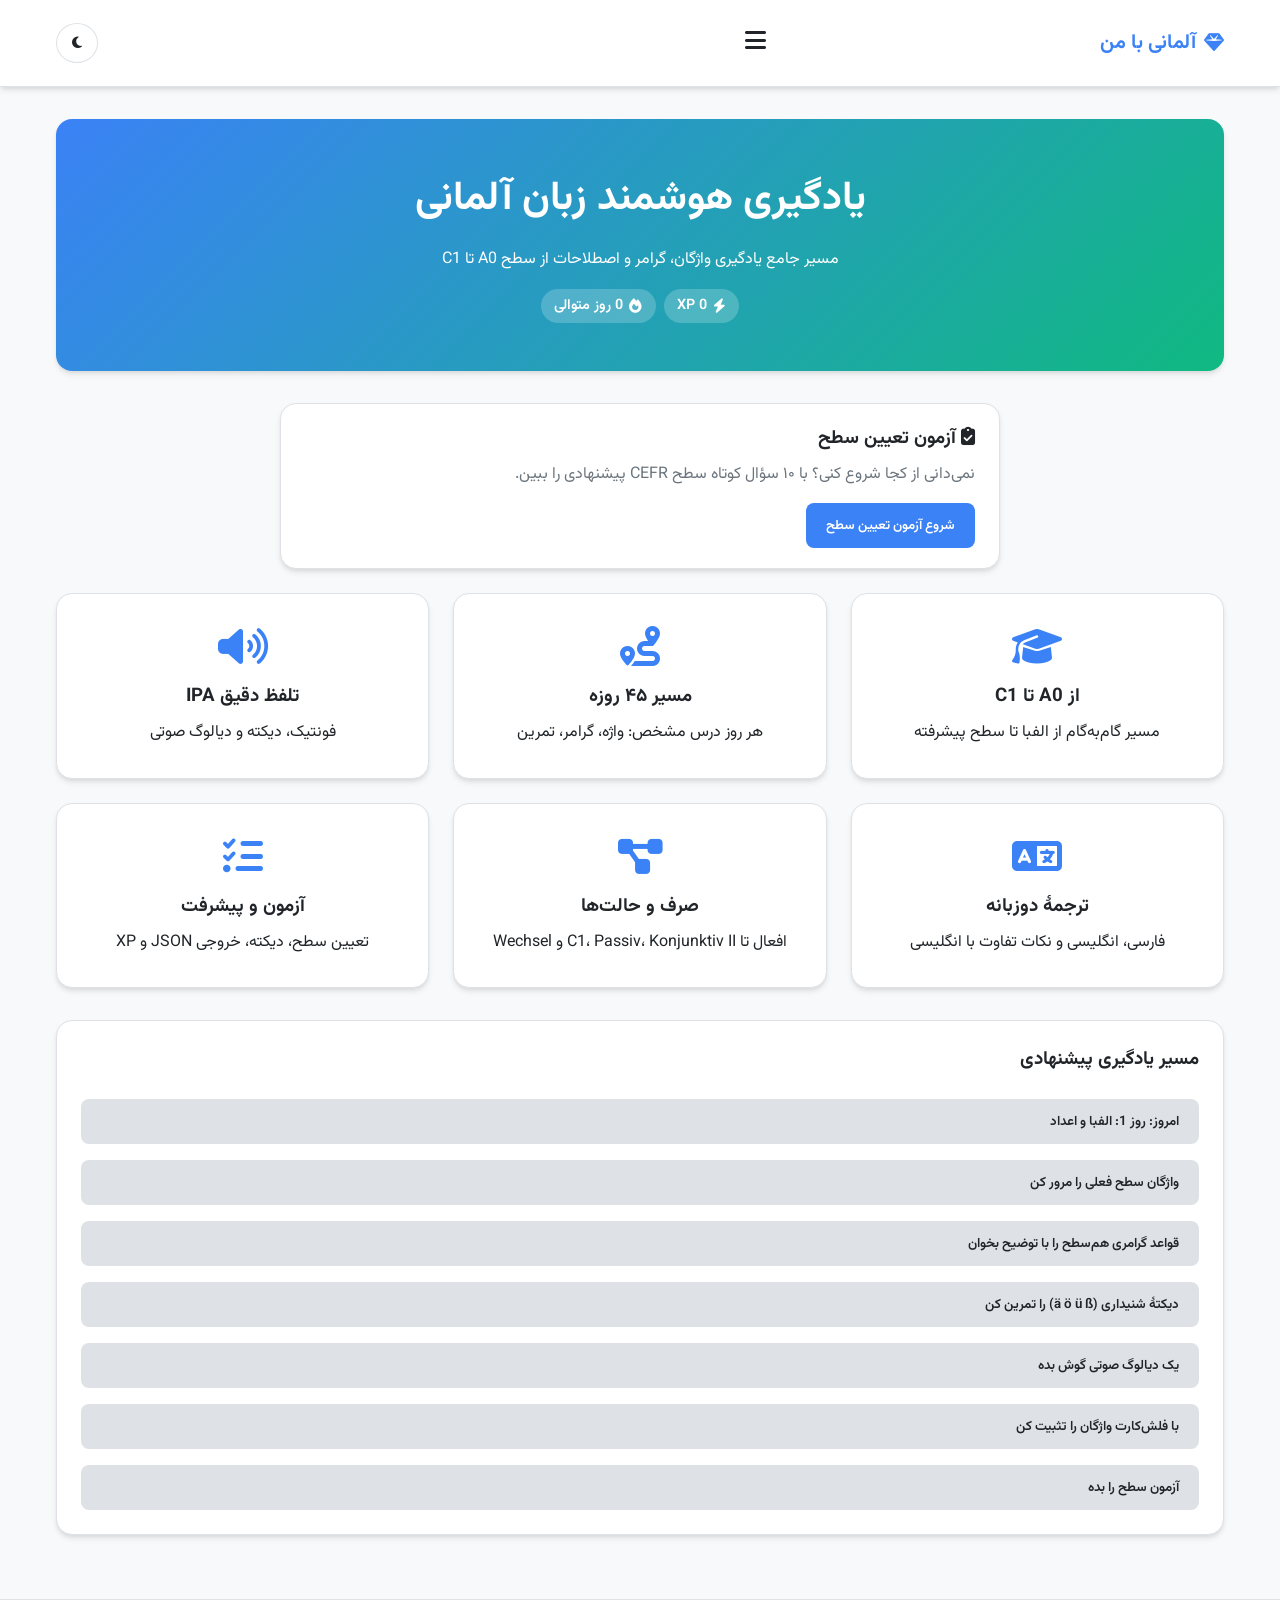
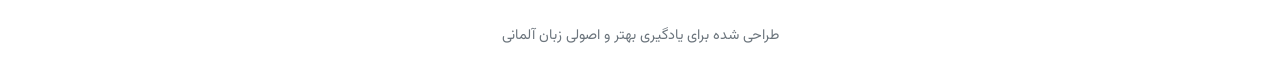
==== index.html @ bf4c6fce "redo the last update" ====
<!DOCTYPE html>
<html lang="fa" dir="rtl">
<head>
  <meta charset="UTF-8">
  <meta name="viewport" content="width=device-width, initial-scale=1.0">
  <title>آلمانی با من | پلتفرم جامع آموزش زبان آلمانی</title>
  <meta name="description" content="آموزش هوشمند زبان آلمانی از سطح A0 تا C1 با واژگان، گرامر، تلفظ IPA، فلش‌کارت، آزمون و مسترکلاس فونتیک">
  <link rel="icon" href="data:image/svg+xml,%3Csvg xmlns='http://www.w3.org/2000/svg' viewBox='0 0 100 100'%3E%3Crect width='100' height='33' y='0' fill='%23000'/%3E%3Crect width='100' height='34' y='33' fill='%23DD0000'/%3E%3Crect width='100' height='33' y='67' fill='%23FFCE00'/%3E%3C/svg%3E">
  <meta name="theme-color" content="#0f172a">
  <link rel="stylesheet" href="https://cdnjs.cloudflare.com/ajax/libs/font-awesome/6.4.0/css/all.min.css">
  <link href="https://fonts.googleapis.com/css2?family=Vazirmatn:wght@300;400;600;700;900&display=swap" rel="stylesheet">
  <link href="https://fonts.googleapis.com/css2?family=Inter:wght@400;600;700;900&display=swap" rel="stylesheet">
  <link rel="stylesheet" href="style.css">
  <style>
    .section { display: none; }
    .section.active { display: block; animation: fadeIn 0.3s ease; }
    .skip-link { position: absolute; top: -100px; right: 1rem; background: var(--primary-color); color: #fff; padding: 0.5rem 1rem; border-radius: 0.5rem; z-index: 9999; transition: top 0.2s; }
    .skip-link:focus { top: 1rem; }
    .sr-only { position: absolute; width: 1px; height: 1px; padding: 0; margin: -1px; overflow: hidden; clip: rect(0,0,0,0); border: 0; }
    :focus-visible { outline: 2px solid var(--primary-color); outline-offset: 2px; }
    .app-loading-overlay { position: fixed; inset: 0; background: var(--bg-color); z-index: 99999; display: flex; align-items: center; justify-content: center; transition: opacity 0.3s; }
    .app-loading-overlay.hidden { opacity: 0; pointer-events: none; }
    .skeleton-line { height: 1rem; border-radius: 0.5rem; margin-bottom: 0.9rem; background: linear-gradient(90deg, var(--border-color) 25%, var(--table-hover) 50%, var(--border-color) 75%); background-size: 200% 100%; animation: skeleton-shimmer 1.4s infinite; }
    @keyframes skeleton-shimmer { 0% { background-position: 200% 0; } 100% { background-position: -200% 0; } }
    .confetti-wrap { position: fixed; inset: 0; pointer-events: none; z-index: 99999; overflow: hidden; }
    .confetti-piece { position: absolute; top: -20px; width: 9px; height: 14px; opacity: 0.9; animation: confetti-fall 2s ease-in forwards; border-radius: 2px; }
    @keyframes confetti-fall { to { transform: translateY(100vh) rotate(540deg); opacity: 0; } }
    .search-box-focus:focus-within { box-shadow: 0 0 0 4px rgba(59,130,246,0.2), 0 10px 30px -10px rgba(59,130,246,0.3); border-color: var(--primary-color); }
    .equalizer-bar { width: 3px; height: 14px; background: currentColor; border-radius: 2px; display: inline-block; margin: 0 1.5px; transform-origin: bottom; animation: none; }
    .playing-audio .equalizer-bar:nth-child(1) { animation: eq 0.6s ease-in-out infinite alternate; }
    .playing-audio .equalizer-bar:nth-child(2) { animation: eq 0.7s ease-in-out infinite alternate 0.15s; }
    .playing-audio .equalizer-bar:nth-child(3) { animation: eq 0.5s ease-in-out infinite alternate 0.3s; }
    .playing-audio .equalizer-bar:nth-child(4) { animation: eq 0.6s ease-in-out infinite alternate 0.1s; }
    @keyframes eq { 0% { transform: scaleY(0.2); } 100% { transform: scaleY(1.2); } }
    .playing-bg { background-color: var(--primary-color) !important; color: #fff !important; box-shadow: 0 0 15px rgba(59,130,246,0.5); }
    .custom-checkbox input:checked + div { background-color: var(--accent-color); border-color: var(--accent-color); }
    .custom-checkbox input:checked + div svg { display: block; }
    .mega-menu-touch-open .mega-menu { display: block; }
    .nav-list-scroll-hint { display: none; text-align: center; padding: 0.5rem; color: var(--text-muted); font-size: 0.8rem; }
    @media (max-width: 1400px) {
      .nav-list.open + .nav-list-scroll-hint { display: block; }
    }
  </style>
</head>
<body>
  <a href="#main-content" class="skip-link">پرش به محتوای اصلی</a>
  <div id="ariaLiveRegion" class="sr-only" aria-live="polite"></div>

  <div id="appLoadingOverlay" class="app-loading-overlay">
    <div class="skeleton-wrap" style="max-width:600px;width:100%;padding:2rem;">
      <div class="skeleton-line" style="width:40%;height:1.5rem;"></div>
      <div class="skeleton-line" style="width:90%;"></div>
      <div class="skeleton-line" style="width:75%;"></div>
      <div class="skeleton-line" style="width:85%;"></div>
      <div class="skeleton-line" style="width:60%;"></div>
    </div>
  </div>

  <header id="main-header">
    <div class="nav-container">
      <div class="logo">
        <i class="fas fa-gem" aria-hidden="true"></i>
        <span>آلمانی با من</span>
      </div>

      <form id="globalSearchForm" class="global-search search-box-focus" role="search">
        <input type="text" id="globalSearchInput" placeholder="جستجوی سریع کلمه یا فعل..." aria-label="جستجوی سریع">
        <button type="submit" aria-label="جستجو"><i class="fas fa-search" aria-hidden="true"></i></button>
      </form>

      <button id="navToggle" class="nav-toggle" aria-expanded="false" aria-label="منوی ناوبری">
        <i class="fas fa-bars" aria-hidden="true"></i>
      </button>

      <nav id="primary-nav" aria-label="منوی اصلی">
        <ul class="nav-list" id="navList">
          <li><a href="#" data-section="home" class="active">خانه</a></li>
          <li><a href="#" data-section="path">مسیر روزانه</a></li>
          <li><a href="#" data-section="vocabulary">واژگان</a></li>
          <li><a href="#" data-section="grammar">گرامر</a></li>
          <li><a href="#" data-section="conjugation">صرف افعال</a></li>
          <li><a href="#" data-section="cases">حالت‌های دستوری</a></li>
          <li><a href="#" data-section="levels">سطوح</a></li>
          <li><a href="#" data-section="reading">متن‌خوانی</a></li>
          <li><a href="#" data-section="dialogues">دیالوگ</a></li>
          <li><a href="#" data-section="dictation">دیکته</a></li>
          <li><a href="#" data-section="quiz">آزمون سطح</a></li>
          <li><a href="#" data-section="flashcards">فلش‌کارت</a></li>
          <li><a href="#" data-section="progress">پیشرفت من</a></li>
          <li class="mega-parent" id="megaParent">
            <a href="#" data-section="phonetics" id="megaToggle">مسترکلاس فونتیک <i class="fas fa-chevron-down" aria-hidden="true"></i></a>
            <div class="mega-menu" id="megaMenu">
              <div class="mega-grid">
                <a href="#analyzer-section">آنالیزور</a>
                <a href="#pedagogy-note">اصول آکادمیک</a>
                <a href="#vowels">مصوت‌ها</a>
                <a href="#consonants">کانسونانت‌ها</a>
                <a href="#endings">پایان‌ها</a>
                <a href="#minimal-pairs">جفت‌های کمینه</a>
                <a href="#recorder">ضبط صدا</a>
                <a href="#phonetics-flashcards">مرور با فلش‌کارت</a>
              </div>
            </div>
          </li>
        </ul>
        <div class="nav-list-scroll-hint"><i class="fas fa-chevron-down"></i> برای دیدن بقیه اسکرول کنید</div>
      </nav>

      <button id="themeToggle" class="theme-toggle" aria-label="تغییر تم">
        <i class="fas fa-moon" aria-hidden="true"></i>
      </button>
    </div>
  </header>

  <main id="main-content">
    <section id="home" class="section active">
      <div class="hero">
        <h1>یادگیری هوشمند زبان آلمانی</h1>
        <p>مسیر جامع یادگیری واژگان، گرامر و اصطلاحات از سطح A0 تا C1</p>
        <div id="homeGamification" class="home-gamification" aria-live="polite"></div>
      </div>
      <div id="placementWrap" class="placement-wrap table-container">
        <h3><i class="fas fa-clipboard-check" aria-hidden="true"></i> آزمون تعیین سطح</h3>
        <p style="color:var(--text-muted);margin:0.5rem 0 1rem;">نمی‌دانی از کجا شروع کنی؟ با ۱۰ سؤال کوتاه سطح CEFR پیشنهادی را ببین.</p>
        <div id="placementArea">
          <button id="placementStartBtn" class="btn-primary">شروع آزمون تعیین سطح</button>
        </div>
      </div>
      <div id="homeFeatures" class="features-grid"></div>
      <div id="homePathArea"></div>
    </section>

    <section id="path" class="section">
      <h2>مسیر یادگیری روزانه (۴۵ روز)</h2>
      <p style="color:var(--text-muted);margin-bottom:1rem;">هر روز دقیقاً بدان چه واژه‌ای، چه گرامری و چه تمرینی را انجام دهی.</p>
      <div class="controls-bar">
        <button id="pathTodayBtn" class="btn-primary">برو به درس امروز</button>
        <button id="pathPrevDayBtn" class="btn-secondary">روز قبل</button>
        <button id="pathNextDayBtn" class="btn-secondary">روز بعد</button>
        <span id="pathDayBadge" class="badge">روز ۱</span>
      </div>
      <div id="pathContent"></div>
    </section>

    <section id="vocabulary" class="section">
      <h2>واژگان و لغت‌نامه</h2>
      <div class="controls-bar">
        <input type="text" id="vocabSearch" placeholder="جستجوی کلمه (آلمانی، فارسی، انگلیسی)...">
        <select id="vocabLevelFilter">
          <option value="all">همه سطوح</option>
          <option value="A0">A0</option>
          <option value="A1">A1</option>
          <option value="A2">A2</option>
          <option value="B1">B1</option>
          <option value="B2">B2</option>
          <option value="C1">C1</option>
        </select>
        <select id="vocabCategoryFilter">
          <option value="all">همه موضوعات</option>
          <option value="حروف و اعداد">حروف و اعداد</option>
          <option value="زمان و تقویم">زمان و تقویم</option>
          <option value="احوال‌پرسی و عبارات رایج">احوال‌پرسی و عبارات رایج</option>
          <option value="ضمایر، حروف‌تعریف و حروف‌اضافه">ضمایر، حروف‌تعریف و حروف‌اضافه</option>
          <option value="افعال کمکی و وجهی">افعال کمکی و وجهی</option>
          <option value="حروف ربط و قیدهای رایج">حروف ربط و قیدهای رایج</option>
          <option value="رنگ‌ها">رنگ‌ها</option>
          <option value="خانواده و روابط نزدیک">خانواده و روابط نزدیک</option>
          <option value="غذا و نوشیدنی">غذا و نوشیدنی</option>
          <option value="منزل و خانه">منزل و خانه</option>
          <option value="پوشاک">پوشاک</option>
          <option value="بدن و سلامتی">بدن و سلامتی</option>
          <option value="احساسات و شخصیت">احساسات و شخصیت</option>
          <option value="مشاغل">مشاغل</option>
          <option value="شهر و مکان‌های عمومی">شهر و مکان‌های عمومی</option>
          <option value="حمل‌ونقل و سفر">حمل‌ونقل و سفر</option>
          <option value="ورزش، سرگرمی و هنر">ورزش، سرگرمی و هنر</option>
          <option value="کشورها و زبان‌ها">کشورها و زبان‌ها</option>
          <option value="صفت‌های توصیفی عمومی">صفت‌های توصیفی عمومی</option>
          <option value="افعال روزمره">افعال روزمره</option>
          <option value="کار و شغل">کار و شغل</option>
          <option value="مدرسه و آموزش">مدرسه و آموزش</option>
          <option value="طبیعت و آب‌وهوا">طبیعت و آب‌وهوا</option>
          <option value="فناوری">فناوری</option>
          <option value="جامعه، سیاست و حقوق">جامعه، سیاست و حقوق</option>
          <option value="اقتصاد و مالی">اقتصاد و مالی</option>
          <option value="محیط‌زیست و انرژی">محیط‌زیست و انرژی</option>
          <option value="علم و فلسفه">علم و فلسفه</option>
          <option value="روان‌شناسی و سلامت روان">روان‌شناسی و سلامت روان</option>
          <option value="مفاهیم و اشیای روزمره">مفاهیم و اشیای روزمره</option>
        </select>
        <button id="vocabRandomBtn" class="btn-primary">کلمه تصادفی</button>
        <button id="pluralPracticeBtn" class="btn-accent">تمرین جمع اسم‌ها</button>
      </div>
      <div id="pluralExerciseArea"></div>
      <div class="table-container vocab-table-container">
        <table id="vocabTable">
          <thead>
            <tr>
              <th>کلمه (آلمانی)</th>
              <th>جمع</th>
              <th>تلفظ (IPA)</th>
              <th>معنی فارسی</th>
              <th>معنی انگلیسی</th>
              <th>مثال</th>
              <th>سطح</th>
              <th>عملیات</th>
            </tr>
          </thead>
          <tbody id="vocabBody"></tbody>
        </table>
      </div>
      <div id="vocabPagination" class="pagination"></div>
    </section>

    <section id="grammar" class="section">
      <h2>آموزش گرامر</h2>
      <div class="controls-bar">
        <select id="grammarLevelFilter">
          <option value="all">همه سطوح گرامر</option>
          <option value="A0">A0</option>
          <option value="A1">A1</option>
          <option value="A2">A2</option>
          <option value="B1">B1</option>
          <option value="B2">B2</option>
          <option value="C1">C1</option>
        </select>
      </div>
      <div id="grammarGrid" class="grammar-grid"></div>
      <div id="cultureNotesWrap" style="margin-top:2rem;">
        <h3 style="margin-bottom:0.75rem;"><i class="fas fa-globe-europe" aria-hidden="true"></i> نکات فرهنگی (Landeskunde) — سطوح B2/C1</h3>
        <div id="cultureNotesGrid" class="grammar-grid"></div>
      </div>
    </section>

    <section id="conjugation" class="section">
      <h2>صرف افعال (Konjugation)</h2>
      <p style="color:var(--text-muted);margin-bottom:1rem;">صرف حال، گذشته ساده، Perfekt، و در سطوح بالاتر Konjunktiv II و مجهول — از A0 تا C1.</p>
      <div class="controls-bar">
        <input type="text" id="verbSearch" placeholder="جستجوی فعل (مثلاً sein, haben, sprechen)...">
        <select id="verbLevelFilter">
          <option value="all">همه سطوح</option>
          <option value="A0">A0</option>
          <option value="A1">A1</option>
          <option value="A2">A2</option>
          <option value="B1">B1</option>
          <option value="B2">B2</option>
          <option value="C1">C1</option>
        </select>
        <button id="verbExerciseBtn" class="btn-accent">تمرین صرف افعال</button>
      </div>
      <div id="verbExerciseArea"></div>
      <div id="verbGrid" class="grammar-grid"></div>
    </section>

    <section id="cases" class="section">
      <h2>حالت‌های دستوری (Kasus)</h2>
      <p style="color:var(--text-muted);margin-bottom:1rem;">حروف تعریف، ضمایر و حروف اضافه در چهار حالت آلمانی — مهم‌ترین بخش گرامری برای عبور از سطح A2/B1.</p>
      <div class="controls-bar">
        <button id="caseExerciseBtn" class="btn-accent">تمرین حروف تعریف</button>
        <button id="wechselExerciseBtn" class="btn-primary">تمرین Wechselpräpositionen</button>
      </div>
      <div id="caseExerciseArea"></div>
      <div id="wechselExerciseArea"></div>
      <div id="casesContent"></div>
    </section>

    <section id="reading" class="section">
      <h2>متن‌خوانی و درک مطلب</h2>
      <p style="color:var(--text-muted);margin-bottom:1rem;">یک متن کوتاه به همراه چند سؤال درک مطلب، به ازای هر سطح.</p>
      <div class="controls-bar">
        <select id="readingLevelFilter">
          <option value="A0">A0</option>
          <option value="A1">A1</option>
          <option value="A2">A2</option>
          <option value="B1">B1</option>
          <option value="B2">B2</option>
          <option value="C1">C1</option>
        </select>
      </div>
      <div id="readingContent"></div>
    </section>

    <section id="dialogues" class="section">
      <h2>دیالوگ‌های صوتی</h2>
      <p style="color:var(--text-muted);margin-bottom:1rem;">مکالمهٔ کوتاه دو نفره برای هر سطح — واقعی‌تر از متن روایی تنها.</p>
      <div class="controls-bar">
        <select id="dialogueLevelFilter">
          <option value="A0">A0</option>
          <option value="A1">A1</option>
          <option value="A2">A2</option>
          <option value="B1">B1</option>
          <option value="B2">B2</option>
          <option value="C1">C1</option>
        </select>
        <button id="dialoguePlayAllBtn" class="btn-primary"><i class="fas fa-play"></i> پخش کل دیالوگ</button>
      </div>
      <div id="dialogueContent"></div>
    </section>

    <section id="dictation" class="section">
      <h2>دیکتهٔ شنیداری</h2>
      <p style="color:var(--text-muted);margin-bottom:1rem;">صدا را بشنو، آنچه می‌شنوی را تایپ کن. ä، ö، ü و ß در تصحیح لحاظ می‌شوند.</p>
      <div class="controls-bar">
        <select id="dictationLevelFilter">
          <option value="all">همه سطوح</option>
          <option value="A0">A0</option>
          <option value="A1">A1</option>
          <option value="A2">A2</option>
          <option value="B1">B1</option>
          <option value="B2">B2</option>
          <option value="C1">C1</option>
        </select>
        <button id="dictationStartBtn" class="btn-primary">شروع دیکته</button>
      </div>
      <div id="dictationArea"></div>
      <div class="dictation-help table-container" style="padding:1rem;margin-top:1rem;">
        <strong>میان‌بر حروف ویژه:</strong>
        <div class="umlaut-btns" id="umlautBtns">
          <button type="button" class="btn-small umlaut-insert" data-char="ä">ä</button>
          <button type="button" class="btn-small umlaut-insert" data-char="ö">ö</button>
          <button type="button" class="btn-small umlaut-insert" data-char="ü">ü</button>
          <button type="button" class="btn-small umlaut-insert" data-char="ß">ß</button>
          <button type="button" class="btn-small umlaut-insert" data-char="Ä">Ä</button>
          <button type="button" class="btn-small umlaut-insert" data-char="Ö">Ö</button>
          <button type="button" class="btn-small umlaut-insert" data-char="Ü">Ü</button>
        </div>
      </div>
    </section>

    <section id="levels" class="section">
      <h2>سطوح زبان آلمانی</h2>
      <div id="levelsGrid" class="levels-grid"></div>
    </section>

    <section id="quiz" class="section">
      <h2>آزمون سطح</h2>
      <p style="color:var(--text-muted);margin-bottom:1rem;">قبل از رفتن به سطح بعد، دانش واژگان خودت را با یک آزمون کوتاه بسنج.</p>
      <div class="controls-bar">
        <select id="quizLevelFilter">
          <option value="all">همه سطوح</option>
          <option value="A0">A0</option>
          <option value="A1">A1</option>
          <option value="A2">A2</option>
          <option value="B1">B1</option>
          <option value="B2">B2</option>
          <option value="C1">C1</option>
        </select>
        <button id="quizStartBtn" class="btn-primary">شروع آزمون (۱۰ سوال)</button>
      </div>
      <div id="quizArea"></div>
    </section>

    <section id="flashcards" class="section">
      <h2>جعبه لایتنر و فلش‌کارت</h2>
      <div class="controls-bar">
        <select id="flashcardLevelFilter">
          <option value="all">همه سطوح</option>
          <option value="A0">A0</option>
          <option value="A1">A1</option>
          <option value="A2">A2</option>
          <option value="B1">B1</option>
          <option value="B2">B2</option>
          <option value="C1">C1</option>
        </select>
        <span id="flashcardCount" class="badge">0 کلمه</span>
        <button id="flashcardShuffle" class="btn-secondary"><i class="fas fa-random"></i> بر زدن کارت‌ها</button>
        <button id="flashcardDueToggle" class="btn-secondary">فقط کلمات سررسید‌شده</button>
      </div>
      <div class="flashcard-container">
        <div id="flashcard" class="flashcard" role="button" aria-label="فلش‌کارت">
          <div class="card-face front" id="flashFront"></div>
          <div class="card-face back" id="flashBack">
            <div class="flashcard-word" id="flashFa"></div>
            <div class="flashcard-word en" id="flashEn" dir="ltr"></div>
            <span class="level-badge" id="flashLevel"></span>
          </div>
        </div>
        <div class="flashcard-controls">
          <button id="flashPrev" class="btn-primary"><i class="fas fa-arrow-right"></i> قبلی</button>
          <button id="flipBtn" class="btn-accent">برگرداندن کارت</button>
          <button id="flashNext" class="btn-primary">بعدی <i class="fas fa-arrow-left"></i></button>
        </div>
        <div id="flashRateRow" class="flashcard-controls" style="display:none;">
          <button class="btn-small flash-rate-btn" data-quality="0" style="background:#ef4444;">دوباره ببینم</button>
          <button class="btn-small flash-rate-btn" data-quality="1" style="background:#f59e0b;">سخت بود</button>
          <button class="btn-small flash-rate-btn" data-quality="2" style="background:var(--primary-color);">خوب بود</button>
          <button class="btn-small flash-rate-btn" data-quality="3" style="background:var(--accent-color);">آسان بود</button>
        </div>
        <div id="flashIndex" class="flash-index">0 از 0</div>
      </div>
    </section>

    <section id="progress" class="section">
      <h2>آمار و پیشرفت یادگیری</h2>
      <div class="progress-ring-wrap">
        <div id="progressRing" class="progress-ring">
          <span id="progressRingText">0%</span>
        </div>
      </div>
      <div class="stats-cards">
        <div class="stat-card">
          <i class="fas fa-check-circle"></i>
          <div>
            <span id="statWords">0</span>
            <p>کلمات یادگرفته شده</p>
          </div>
        </div>
        <div class="stat-card">
          <i class="fas fa-book"></i>
          <div>
            <span id="statTotal">0</span>
            <p>کل کلمات مجموعه</p>
          </div>
        </div>
        <div class="stat-card">
          <i class="fas fa-chart-line"></i>
          <div>
            <span id="statPercent">0%</span>
            <p>درصد پیشرفت کل</p>
          </div>
        </div>
      </div>
      <div class="progress-bar-container">
        <div id="progressFill" class="progress-fill"></div>
      </div>
      <div id="progressLevels" class="progress-levels"></div>
      <div id="gamificationStats" class="stats-cards" style="margin-top:1.5rem;"></div>
      <div id="badgesArea" class="stats-cards" style="margin-top:1.5rem;"></div>
      <div class="backup-container table-container" style="padding:1.25rem;margin-top:1.5rem;">
        <h3 style="margin-bottom:0.5rem;"><i class="fas fa-file-export"></i> پشتیبان‌گیری پیشرفت</h3>
        <p style="color:var(--text-muted);margin-bottom:0.75rem;">پیشرفت فقط در مرورگر ذخیره می‌شود. با خروجی JSON می‌توانی آن را به دستگاه دیگر منتقل کنی.</p>
        <div class="controls-bar" style="margin:0;">
          <button id="exportProgressBtn" class="btn-primary">خروجی JSON</button>
          <button id="importProgressBtn" class="btn-secondary">ورود از JSON</button>
          <input type="file" id="importProgressFile" accept="application/json,.json" hidden>
        </div>
      </div>
      <div class="reset-container">
        <button id="resetProgressBtn" class="btn-danger">ریست کردن پیشرفت یادگیری</button>
      </div>
    </section>

    <section id="phonetics" class="section">
      <div id="ui-toast" class="ui-toast">
        <i class="fas fa-info-circle"></i>
        <span id="toast-message">پیام</span>
      </div>

      <button id="back-to-top" onclick="window.scrollTo({top:0,behavior:'smooth'})" class="back-to-top">
        <i class="fas fa-arrow-up"></i>
      </button>

      <div class="phonetics-main-grid">
        <div class="phonetics-main-content">

          <section id="analyzer-section" class="phonetics-section analyzer">
            <div class="analyzer-card">
              <div class="analyzer-icon"><i class="fas fa-microscope"></i></div>
              <h2>آنالیزور هوشمند کلمات</h2>
              <p>کلمه‌ای که تلفظ آن را نمی‌دانید وارد کنید تا قوانین پنهان آن استخراج و رنگ‌آمیزی شود.<br>
                <span class="example-trigger" onclick="document.getElementById('analyzer-input').value='niederschlag'; document.getElementById('analyzer-input').dispatchEvent(new Event('input'));">niederschlag</span>
                یا
                <span class="example-trigger" onclick="document.getElementById('analyzer-input').value='Tschüs'; document.getElementById('analyzer-input').dispatchEvent(new Event('input'));">Tschüs</span>
              </p>
              <div class="analyzer-input-wrap">
                <input type="text" id="analyzer-input" placeholder="کلمه آلمانی را تایپ کنید..." dir="ltr" lang="de" autocomplete="off" spellcheck="false">
                <button id="analyzer-clear-btn" class="analyzer-clear" aria-label="پاک کردن"><i class="fas fa-xmark"></i></button>
                <button id="analyzer-play-btn" class="analyzer-play" aria-label="پخش تلفظ"><i class="fas fa-volume-up"></i></button>
              </div>
              <div id="no-german-voice-banner" class="voice-banner hidden">
                <i class="fas fa-triangle-exclamation"></i>
                <div>
                  <strong>صدای آلمانی روی این دستگاه نصب نیست</strong>
                  <p>تنظیمات گوشی ⟵ زبان و ورودی ⟵ خروجی تبدیل متن به گفتار ⟵ روی ⚙️ کنار موتور Google بزنید ⟵ «نصب داده صوتی» ⟵ Deutsch (Germany) را دانلود کنید.</p>
                </div>
                <button onclick="this.parentElement.classList.add('hidden')" aria-label="بستن این پیام">&times;</button>
              </div>
              <div id="analyzer-result-area" class="analyzer-result hidden">
                <div id="analyzed-word-display" class="analyzed-word" dir="ltr" lang="de"></div>
                <h4><i class="fas fa-search-plus"></i> الگوهای یافت شده در این کلمه:</h4>
                <ul id="analyzer-rules-list" class="rules-list"></ul>
              </div>
              <div id="analyzer-empty-state" class="analyzer-empty">
                <i class="fas fa-keyboard"></i>
                <span>سیستم آماده دریافت کلمه است...</span>
              </div>
            </div>
          </section>

          <section id="pedagogy-note" class="phonetics-section pedagogy">
            <h2><i class="fas fa-lightbulb"></i> قبل از شروع: اصول حرفه‌ای یادگیری</h2>
            <div class="pedagogy-grid">
              <div>
                <h4><i class="fas fa-check-circle"></i> چرا الفبای بین‌المللی (IPA)؟</h4>
                <p>در جداول زیر، ستون «تلفظ فارسی» صرفاً به عنوان یک پل ارتباطی اولیه برای شما قرار داده شده است. <strong>اما به یاد داشته باشید:</strong> حروف فارسی هرگز نمی‌توانند صداهای اصیل آلمانی (مثل Ö یا Ü) را دقیق منتقل کنند. برای داشتن لهجه نیتیو، تمرکز اصلی خود را روی ستون <span class="ipa-badge">IPA</span> و تقلید از فایل صوتی بگذارید.</p>
              </div>
              <div>
                <h4><i class="fas fa-compress-alt"></i> تکیه (Word Stress) کجاست؟</h4>
                <p>در ستون IPA علامت <strong>[ ˈ ]</strong> را مشاهده می‌کنید. این علامت نشان می‌دهد که سیلاب بعدی باید با انرژی و صدای بلندتری ادا شود. رعایت این تک‌علامت، درک صحبت شما توسط آلمانی‌زبان‌ها را ۵۰٪ افزایش می‌دهد!</p>
              </div>
            </div>
          </section>

          <section id="vowels" class="phonetics-section">
            <div class="section-header">
              <div class="section-icon"><i class="fas fa-font"></i></div>
              <h2>بخش اول: اوملاوت‌ها و مصوت‌های ترکیبی</h2>
            </div>

            <div class="phonetics-card">
              <div class="card-header">
                <h3>مصوت‌های Ä و Au</h3>
                <span class="card-badge">پایه‌های آوایی</span>
              </div>
              <div class="card-body">
                <div class="rule-box rule-amber">
                  <ul>
                    <li><code>Ä ä</code> صدای <strong>«اِ»</strong> باز می‌دهد (شبیه حرف e اما کمی دهان بازتر است).</li>
                    <li><code>Au au</code> یک صدای ترکیبی است و دقیقاً صدای <strong>«آئو»</strong> (مثل cow انگلیسی) می‌دهد.</li>
                  </ul>
                </div>
                <div class="word-table-wrap">
                  <div class="desktop-headers">
                    <span>کلمه آلمانی</span>
                    <span>معنی</span>
                    <span>تلفظ فارسی</span>
                    <span>IPA استاندارد</span>
                    <span>پخش</span>
                    <span>یادگرفتم</span>
                  </div>
                  <div class="word-list">
                    <div class="mobile-card-row">
                      <span data-label="کلمه" class="word" lang="de">Äpfel</span>
                      <span data-label="معنی">سیب‌ها (Ä)</span>
                      <span data-label="تلفظ فارسی" class="fa-phonetic">اِپفِل</span>
                      <span data-label="IPA" class="ipa-cell">[ˈɛpfəl]</span>
                      <span class="action-cell">
                        <button onclick="playPhoneticsAudio('Äpfel', this)" class="audio-btn">
                          <i class="fas fa-volume-up play-icon"></i>
                          <span class="equalizer-bar hidden"></span>
                          <span class="equalizer-bar hidden"></span>
                          <span class="equalizer-bar hidden"></span>
                          <span class="equalizer-bar hidden"></span>
                        </button>
                      </span>
                      <span class="action-cell">
                        <label class="custom-checkbox"><input type="checkbox" class="word-check" data-word="Äpfel"><div><svg><use href="#checkmark"/></svg></div></label>
                      </span>
                    </div>
                    <div class="mobile-card-row">
                      <span data-label="کلمه" class="word" lang="de">Augen</span>
                      <span data-label="معنی">چشم‌ها (Au)</span>
                      <span data-label="تلفظ فارسی" class="fa-phonetic">آئوگِن</span>
                      <span data-label="IPA" class="ipa-cell">[ˈaʊ̯ɡən]</span>
                      <span class="action-cell">
                        <button onclick="playPhoneticsAudio('Augen', this)" class="audio-btn">
                          <i class="fas fa-volume-up play-icon"></i>
                          <span class="equalizer-bar hidden"></span>
                          <span class="equalizer-bar hidden"></span>
                          <span class="equalizer-bar hidden"></span>
                          <span class="equalizer-bar hidden"></span>
                        </button>
                      </span>
                      <span class="action-cell"><label class="custom-checkbox"><input type="checkbox" class="word-check" data-word="Augen"><div><svg><use href="#checkmark"/></svg></div></label></span>
                    </div>
                  </div>
                </div>
              </div>
            </div>

            <div class="phonetics-card">
              <div class="card-header">
                <h3>ترکیب Ei در برابر ie</h3>
                <span class="card-badge">قانون اسم حروف</span>
              </div>
              <div class="card-body">
                <div class="rule-box rule-blue">
                  <strong>مکانیزم ذهنی (لایف‌هک):</strong>
                  <p>در آلمانی وقتی دو حرف صدادار کنار هم می‌آیند، همیشه <strong>حرف دوم</strong> رئیس است! نام انگلیسی حرف دوم را با صدای بلند بخوانید.</p>
                  <ul>
                    <li><code>Ei</code> = حرف دوم i است (صدا: <strong>آی</strong>)</li>
                    <li><code>ie</code> = حرف دوم e است (صدا: <strong>ایـ کشیده</strong>)</li>
                  </ul>
                </div>
                <div class="word-table-wrap">
                  <div class="desktop-headers">
                    <span>کلمه آلمانی</span><span>معنی</span><span>تلفظ فارسی</span><span>IPA استاندارد</span><span>پخش</span><span>یادگرفتم</span>
                  </div>
                  <div class="word-list">
                    <div class="mobile-card-row"><span data-label="کلمه" class="word" lang="de">mein</span><span data-label="معنی">مال من</span><span data-label="تلفظ فارسی" class="fa-phonetic">ماین</span><span data-label="IPA" class="ipa-cell">[maɪ̯n]</span><span class="action-cell"><button onclick="playPhoneticsAudio('mein', this)" class="audio-btn"><i class="fas fa-volume-up play-icon"></i><span class="equalizer-bar hidden"></span><span class="equalizer-bar hidden"></span><span class="equalizer-bar hidden"></span><span class="equalizer-bar hidden"></span></button></span><span class="action-cell"><label class="custom-checkbox"><input type="checkbox" class="word-check" data-word="mein"><div><svg><use href="#checkmark"/></svg></div></label></span></div>
                    <div class="mobile-card-row"><span data-label="کلمه" class="word" lang="de">arbeiten</span><span data-label="معنی">کار کردن</span><span data-label="تلفظ فارسی" class="fa-phonetic">آبایتِن</span><span data-label="IPA" class="ipa-cell">[ˈaʁbaɪ̯tən]</span><span class="action-cell"><button onclick="playPhoneticsAudio('arbeiten', this)" class="audio-btn"><i class="fas fa-volume-up play-icon"></i><span class="equalizer-bar hidden"></span><span class="equalizer-bar hidden"></span><span class="equalizer-bar hidden"></span><span class="equalizer-bar hidden"></span></button></span><span class="action-cell"><label class="custom-checkbox"><input type="checkbox" class="word-check" data-word="arbeiten"><div><svg><use href="#checkmark"/></svg></div></label></span></div>
                    <div class="mobile-card-row"><span data-label="کلمه" class="word" lang="de">lieben</span><span data-label="معنی">عشق ورزیدن</span><span data-label="تلفظ فارسی" class="fa-phonetic">لیـبِن</span><span data-label="IPA" class="ipa-cell">[ˈliːbən]</span><span class="action-cell"><button onclick="playPhoneticsAudio('lieben', this)" class="audio-btn"><i class="fas fa-volume-up play-icon"></i><span class="equalizer-bar hidden"></span><span class="equalizer-bar hidden"></span><span class="equalizer-bar hidden"></span><span class="equalizer-bar hidden"></span></button></span><span class="action-cell"><label class="custom-checkbox"><input type="checkbox" class="word-check" data-word="lieben"><div><svg><use href="#checkmark"/></svg></div></label></span></div>
                    <div class="mobile-card-row"><span data-label="کلمه" class="word" lang="de">sieben</span><span data-label="معنی">عدد هفت</span><span data-label="تلفظ فارسی" class="fa-phonetic">زیـبِن</span><span data-label="IPA" class="ipa-cell">[ˈziːbən]</span><span class="action-cell"><button onclick="playPhoneticsAudio('sieben', this)" class="audio-btn"><i class="fas fa-volume-up play-icon"></i><span class="equalizer-bar hidden"></span><span class="equalizer-bar hidden"></span><span class="equalizer-bar hidden"></span><span class="equalizer-bar hidden"></span></button></span><span class="action-cell"><label class="custom-checkbox"><input type="checkbox" class="word-check" data-word="sieben"><div><svg><use href="#checkmark"/></svg></div></label></span></div>
                    <div class="mobile-card-row"><span data-label="کلمه" class="word" lang="de">Wien</span><span data-label="معنی">شهر وین</span><span data-label="تلفظ فارسی" class="fa-phonetic">ویـن</span><span data-label="IPA" class="ipa-cell">[viːn]</span><span class="action-cell"><button onclick="playPhoneticsAudio('Wien', this)" class="audio-btn"><i class="fas fa-volume-up play-icon"></i><span class="equalizer-bar hidden"></span><span class="equalizer-bar hidden"></span><span class="equalizer-bar hidden"></span><span class="equalizer-bar hidden"></span></button></span><span class="action-cell"><label class="custom-checkbox"><input type="checkbox" class="word-check" data-word="Wien"><div><svg><use href="#checkmark"/></svg></div></label></span></div>
                  </div>
                </div>
              </div>
            </div>

            <div class="phonetics-card">
              <div class="card-header">
                <h3>خانواده صدای «اُی» (eu / äu)</h3>
                <span class="card-badge">تغییر املایی</span>
              </div>
              <div class="card-body">
                <div class="rule-box rule-blue">
                  <strong>مکانیزم ذهنی (لایف‌هک):</strong>
                  <p>ترکیب <code>eu</code> در آلمانی همیشه صدای <strong>«اُی»</strong> (مثل کلمه Boy) می‌دهد. نکته پیشرفته این است که <code>äu</code> هم دقیقاً همان صدا را دارد و معمولاً در جمع بستن کلماتی که au دارند ظاهر می‌شود.</p>
                </div>
                <div class="word-table-wrap">
                  <div class="desktop-headers">
                    <span>کلمه آلمانی</span><span>معنی</span><span>تلفظ فارسی</span><span>IPA استاندارد</span><span>پخش</span><span>یادگرفتم</span>
                  </div>
                  <div class="word-list">
                    <div class="mobile-card-row"><span data-label="کلمه" class="word" lang="de">Euro</span><span data-label="معنی">یورو</span><span data-label="تلفظ فارسی" class="fa-phonetic">اُیغُ</span><span data-label="IPA" class="ipa-cell">[ˈɔʏ̯ʁo]</span><span class="action-cell"><button onclick="playPhoneticsAudio('Euro', this)" class="audio-btn"><i class="fas fa-volume-up play-icon"></i><span class="equalizer-bar hidden"></span><span class="equalizer-bar hidden"></span><span class="equalizer-bar hidden"></span><span class="equalizer-bar hidden"></span></button></span><span class="action-cell"><label class="custom-checkbox"><input type="checkbox" class="word-check" data-word="Euro"><div><svg><use href="#checkmark"/></svg></div></label></span></div>
                    <div class="mobile-card-row"><span data-label="کلمه" class="word" lang="de">heute</span><span data-label="معنی">امروز</span><span data-label="تلفظ فارسی" class="fa-phonetic">هُیـتِه</span><span data-label="IPA" class="ipa-cell">[ˈhɔʏ̯tə]</span><span class="action-cell"><button onclick="playPhoneticsAudio('heute', this)" class="audio-btn"><i class="fas fa-volume-up play-icon"></i><span class="equalizer-bar hidden"></span><span class="equalizer-bar hidden"></span><span class="equalizer-bar hidden"></span><span class="equalizer-bar hidden"></span></button></span><span class="action-cell"><label class="custom-checkbox"><input type="checkbox" class="word-check" data-word="heute"><div><svg><use href="#checkmark"/></svg></div></label></span></div>
                    <div class="mobile-card-row"><span data-label="کلمه" class="word" lang="de">Deutsch</span><span data-label="معنی">آلمانی</span><span data-label="تلفظ فارسی" class="fa-phonetic">دُیـچ</span><span data-label="IPA" class="ipa-cell">[dɔʏ̯t͡ʃ]</span><span class="action-cell"><button onclick="playPhoneticsAudio('Deutsch', this)" class="audio-btn"><i class="fas fa-volume-up play-icon"></i><span class="equalizer-bar hidden"></span><span class="equalizer-bar hidden"></span><span class="equalizer-bar hidden"></span><span class="equalizer-bar hidden"></span></button></span><span class="action-cell"><label class="custom-checkbox"><input type="checkbox" class="word-check" data-word="Deutsch"><div><svg><use href="#checkmark"/></svg></div></label></span></div>
                    <div class="mobile-card-row"><span data-label="کلمه" class="word" lang="de">Häuser</span><span data-label="معنی">خانه‌ها</span><span data-label="تلفظ فارسی" class="fa-phonetic">هُیـزِاَ</span><span data-label="IPA" class="ipa-cell">[ˈhɔʏ̯zɐ]</span><span class="action-cell"><button onclick="playPhoneticsAudio('Häuser', this)" class="audio-btn"><i class="fas fa-volume-up play-icon"></i><span class="equalizer-bar hidden"></span><span class="equalizer-bar hidden"></span><span class="equalizer-bar hidden"></span><span class="equalizer-bar hidden"></span></button></span><span class="action-cell"><label class="custom-checkbox"><input type="checkbox" class="word-check" data-word="Häuser"><div><svg><use href="#checkmark"/></svg></div></label></span></div>
                  </div>
                </div>
              </div>
            </div>

            <div class="phonetics-card">
              <div class="card-header">
                <h3>تلفظ تخصصی Ö و Ü</h3>
                <span class="card-badge">آناتومی لب و زبان</span>
              </div>
              <div class="card-body">
                <div class="rule-box rule-emerald">
                  <strong>مهندسی حنجره و لب (تخصصی):</strong>
                  <div class="pedagogy-grid" style="margin-top:1rem;">
                    <div>
                      <h4 style="font-weight:700;color:var(--accent-color);">تلفظ Ö</h4>
                      <p>لب‌هایت را کاملاً گرد کن (مثل سوت زدن یا گفتن اُ)، اما سعی کن از ته گلو بگویی <strong>«اِ»</strong>.</p>
                    </div>
                    <div>
                      <h4 style="font-weight:700;color:var(--accent-color);">تلفظ Ü</h4>
                      <p>لب‌هایت را به شدت غنچه کن (مثل گفتن او)، اما سعی کن بگویی <strong>«ای»</strong>.</p>
                    </div>
                  </div>
                </div>
                <div class="word-table-wrap">
                  <div class="desktop-headers">
                    <span>کلمه آلمانی</span><span>معنی</span><span>تلفظ فارسی</span><span>IPA استاندارد</span><span>پخش</span><span>یادگرفتم</span>
                  </div>
                  <div class="word-list">
                    <div class="mobile-card-row"><span data-label="کلمه" class="word" lang="de">schön</span><span data-label="معنی">زیبا</span><span data-label="تلفظ فارسی" class="fa-phonetic">شـُ(اِ)ـن</span><span data-label="IPA" class="ipa-cell">[ʃøːn]</span><span class="action-cell"><button onclick="playPhoneticsAudio('schön', this)" class="audio-btn"><i class="fas fa-volume-up play-icon"></i><span class="equalizer-bar hidden"></span><span class="equalizer-bar hidden"></span><span class="equalizer-bar hidden"></span><span class="equalizer-bar hidden"></span></button></span><span class="action-cell"><label class="custom-checkbox"><input type="checkbox" class="word-check" data-word="schön"><div><svg><use href="#checkmark"/></svg></div></label></span></div>
                    <div class="mobile-card-row"><span data-label="کلمه" class="word" lang="de">hören</span><span data-label="معنی">شنیدن</span><span data-label="تلفظ فارسی" class="fa-phonetic">هـُ(اِ)ـغِِن</span><span data-label="IPA" class="ipa-cell">[ˈhøːʁən]</span><span class="action-cell"><button onclick="playPhoneticsAudio('hören', this)" class="audio-btn"><i class="fas fa-volume-up play-icon"></i><span class="equalizer-bar hidden"></span><span class="equalizer-bar hidden"></span><span class="equalizer-bar hidden"></span><span class="equalizer-bar hidden"></span></button></span><span class="action-cell"><label class="custom-checkbox"><input type="checkbox" class="word-check" data-word="hören"><div><svg><use href="#checkmark"/></svg></div></label></span></div>
                    <div class="mobile-card-row"><span data-label="کلمه" class="word" lang="de">müde</span><span data-label="معنی">خسته</span><span data-label="تلفظ فارسی" class="fa-phonetic">مـیـ(و)ـدِه</span><span data-label="IPA" class="ipa-cell">[ˈmyːdə]</span><span class="action-cell"><button onclick="playPhoneticsAudio('müde', this)" class="audio-btn"><i class="fas fa-volume-up play-icon"></i><span class="equalizer-bar hidden"></span><span class="equalizer-bar hidden"></span><span class="equalizer-bar hidden"></span><span class="equalizer-bar hidden"></span></button></span><span class="action-cell"><label class="custom-checkbox"><input type="checkbox" class="word-check" data-word="müde"><div><svg><use href="#checkmark"/></svg></div></label></span></div>
                    <div class="mobile-card-row"><span data-label="کلمه" class="word" lang="de">fünf</span><span data-label="معنی">پنج</span><span data-label="تلفظ فارسی" class="fa-phonetic">فـیـ(و)ـنف</span><span data-label="IPA" class="ipa-cell">[fʏnf]</span><span class="action-cell"><button onclick="playPhoneticsAudio('fünf', this)" class="audio-btn"><i class="fas fa-volume-up play-icon"></i><span class="equalizer-bar hidden"></span><span class="equalizer-bar hidden"></span><span class="equalizer-bar hidden"></span><span class="equalizer-bar hidden"></span></button></span><span class="action-cell"><label class="custom-checkbox"><input type="checkbox" class="word-check" data-word="fünf"><div><svg><use href="#checkmark"/></svg></div></label></span></div>
                  </div>
                </div>
              </div>
            </div>
          </section>

          <section id="consonants" class="phonetics-section">
            <div class="section-header">
              <div class="section-icon"><i class="fas fa-language"></i></div>
              <h2>بخش دوم: کانسونانت‌های آفتاب‌پرست</h2>
            </div>

            <div class="phonetics-card">
              <div class="card-header">
                <h3>حرف R: از گلو تا محو شدن</h3>
                <span class="card-badge">صدای متغیر</span>
              </div>
              <div class="card-body">
                <div class="rule-box rule-blue">
                  <ul>
                    <li><code>R r</code> در ابتدای کلمه یا هجا، صدایی گلویی و خشن (شبیه غرغره کردن آب یا R فرانسوی) دارد.</li>
                    <li><code>R r</code> در انتهای کلمه یا بعد از مصوت بلند، تقریباً محو می‌شود و به یک صدای «آ» کوتاه و باز تبدیل می‌شود — اصلاً غلیظ تلفظ نمی‌شود.</li>
                  </ul>
                </div>
                <div class="word-table-wrap">
                  <div class="desktop-headers"><span>کلمه آلمانی</span><span>معنی</span><span>تلفظ فارسی</span><span>IPA استاندارد</span><span>پخش</span><span>یادگرفتم</span></div>
                  <div class="word-list">
                    <div class="mobile-card-row"><span data-label="کلمه" class="word" lang="de">rot</span><span data-label="معنی">قرمز (R گلویی در ابتدا)</span><span data-label="تلفظ فارسی" class="fa-phonetic">غَُت</span><span data-label="IPA" class="ipa-cell">[ʁoːt]</span><span class="action-cell"><button onclick="playPhoneticsAudio('rot', this)" class="audio-btn"><i class="fas fa-volume-up play-icon"></i><span class="equalizer-bar hidden"></span><span class="equalizer-bar hidden"></span><span class="equalizer-bar hidden"></span><span class="equalizer-bar hidden"></span></button></span><span class="action-cell"><label class="custom-checkbox"><input type="checkbox" class="word-check" data-word="rot-cons"><div><svg><use href="#checkmark"/></svg></div></label></span></div>
                    <div class="mobile-card-row"><span data-label="کلمه" class="word" lang="de">Vater</span><span data-label="معنی">پدر (R انتهایی محو‌شونده)</span><span data-label="تلفظ فارسی" class="fa-phonetic">فاتاَ</span><span data-label="IPA" class="ipa-cell">[ˈfaːtɐ]</span><span class="action-cell"><button onclick="playPhoneticsAudio('Vater', this)" class="audio-btn"><i class="fas fa-volume-up play-icon"></i><span class="equalizer-bar hidden"></span><span class="equalizer-bar hidden"></span><span class="equalizer-bar hidden"></span><span class="equalizer-bar hidden"></span></button></span><span class="action-cell"><label class="custom-checkbox"><input type="checkbox" class="word-check" data-word="Vater-cons"><div><svg><use href="#checkmark"/></svg></div></label></span></div>
                    <div class="mobile-card-row"><span data-label="کلمه" class="word" lang="de">Uhr</span><span data-label="معنی">ساعت (R کاملاً محو)</span><span data-label="تلفظ فارسی" class="fa-phonetic">اوآ</span><span data-label="IPA" class="ipa-cell">[uːɐ̯]</span><span class="action-cell"><button onclick="playPhoneticsAudio('Uhr', this)" class="audio-btn"><i class="fas fa-volume-up play-icon"></i><span class="equalizer-bar hidden"></span><span class="equalizer-bar hidden"></span><span class="equalizer-bar hidden"></span><span class="equalizer-bar hidden"></span></button></span><span class="action-cell"><label class="custom-checkbox"><input type="checkbox" class="word-check" data-word="Uhr-cons"><div><svg><use href="#checkmark"/></svg></div></label></span></div>
                  </div>
                </div>
              </div>
            </div>

            <div class="phonetics-card">
              <div class="card-header">
                <h3>دو صدای CH: نرم (Ich) و خشن (Ach)</h3>
                <span class="card-badge">وابسته به حرف قبل</span>
              </div>
              <div class="card-body">
                <div class="rule-box rule-amber">
                  <strong>مکانیزم ذهنی (لایف‌هک):</strong>
                  <ul>
                    <li>بعد از <code>e, i, ä, ö, ü</code> و صامت‌ها، یا در پسوند کوچک‌کننده <code>-chen</code>: صدای نرم «ish/ich» از جلوی دهان.</li>
                    <li>بعد از <code>a, o, u, au</code>: صدای خشن و گلویی شبیه «خ» فارسی.</li>
                  </ul>
                </div>
                <div class="word-table-wrap">
                  <div class="desktop-headers"><span>کلمه آلمانی</span><span>معنی</span><span>تلفظ فارسی</span><span>IPA استاندارد</span><span>پخش</span><span>یادگرفتم</span></div>
                  <div class="word-list">
                    <div class="mobile-card-row"><span data-label="کلمه" class="word" lang="de">ich</span><span data-label="معنی">من (Ich-Laut نرم)</span><span data-label="تلفظ فارسی" class="fa-phonetic">ایش</span><span data-label="IPA" class="ipa-cell">[ɪç]</span><span class="action-cell"><button onclick="playPhoneticsAudio('ich', this)" class="audio-btn"><i class="fas fa-volume-up play-icon"></i><span class="equalizer-bar hidden"></span><span class="equalizer-bar hidden"></span><span class="equalizer-bar hidden"></span><span class="equalizer-bar hidden"></span></button></span><span class="action-cell"><label class="custom-checkbox"><input type="checkbox" class="word-check" data-word="ich-cons"><div><svg><use href="#checkmark"/></svg></div></label></span></div>
                    <div class="mobile-card-row"><span data-label="کلمه" class="word" lang="de">Milch</span><span data-label="معنی">شیر (Ich-Laut نرم)</span><span data-label="تلفظ فارسی" class="fa-phonetic">میلش</span><span data-label="IPA" class="ipa-cell">[mɪlç]</span><span class="action-cell"><button onclick="playPhoneticsAudio('Milch', this)" class="audio-btn"><i class="fas fa-volume-up play-icon"></i><span class="equalizer-bar hidden"></span><span class="equalizer-bar hidden"></span><span class="equalizer-bar hidden"></span><span class="equalizer-bar hidden"></span></button></span><span class="action-cell"><label class="custom-checkbox"><input type="checkbox" class="word-check" data-word="Milch-cons"><div><svg><use href="#checkmark"/></svg></div></label></span></div>
                    <div class="mobile-card-row"><span data-label="کلمه" class="word" lang="de">Buch</span><span data-label="معنی">کتاب (Ach-Laut خشن)</span><span data-label="تلفظ فارسی" class="fa-phonetic">بوخ</span><span data-label="IPA" class="ipa-cell">[buːx]</span><span class="action-cell"><button onclick="playPhoneticsAudio('Buch', this)" class="audio-btn"><i class="fas fa-volume-up play-icon"></i><span class="equalizer-bar hidden"></span><span class="equalizer-bar hidden"></span><span class="equalizer-bar hidden"></span><span class="equalizer-bar hidden"></span></button></span><span class="action-cell"><label class="custom-checkbox"><input type="checkbox" class="word-check" data-word="Buch-cons"><div><svg><use href="#checkmark"/></svg></div></label></span></div>
                    <div class="mobile-card-row"><span data-label="کلمه" class="word" lang="de">Nacht</span><span data-label="معنی">شب (Ach-Laut خشن)</span><span data-label="تلفظ فارسی" class="fa-phonetic">ناخت</span><span data-label="IPA" class="ipa-cell">[naxt]</span><span class="action-cell"><button onclick="playPhoneticsAudio('Nacht', this)" class="audio-btn"><i class="fas fa-volume-up play-icon"></i><span class="equalizer-bar hidden"></span><span class="equalizer-bar hidden"></span><span class="equalizer-bar hidden"></span><span class="equalizer-bar hidden"></span></button></span><span class="action-cell"><label class="custom-checkbox"><input type="checkbox" class="word-check" data-word="Nacht-cons"><div><svg><use href="#checkmark"/></svg></div></label></span></div>
                  </div>
                </div>
              </div>
            </div>

            <div class="phonetics-card">
              <div class="card-header">
                <h3>S تنها، SS و ß</h3>
                <span class="card-badge">بی‌واک یا واک‌دار</span>
              </div>
              <div class="card-body">
                <div class="rule-box rule-blue">
                  <ul>
                    <li><code>S s</code> در ابتدای هجا و قبل از مصوت: صدای واک‌دار «ز» می‌دهد.</li>
                    <li><code>SS ss</code> و <code>ß</code>: همیشه بی‌واک و صدای «س» ساده می‌دهند؛ <code>ß</code> معمولاً بعد از مصوت بلند یا دوصدایی می‌آید.</li>
                  </ul>
                </div>
                <div class="word-table-wrap">
                  <div class="desktop-headers"><span>کلمه آلمانی</span><span>معنی</span><span>تلفظ فارسی</span><span>IPA استاندارد</span><span>پخش</span><span>یادگرفتم</span></div>
                  <div class="word-list">
                    <div class="mobile-card-row"><span data-label="کلمه" class="word" lang="de">sehen</span><span data-label="معنی">دیدن (s واک‌دار)</span><span data-label="تلفظ فارسی" class="fa-phonetic">زیـهِن</span><span data-label="IPA" class="ipa-cell">[ˈzeːən]</span><span class="action-cell"><button onclick="playPhoneticsAudio('sehen', this)" class="audio-btn"><i class="fas fa-volume-up play-icon"></i><span class="equalizer-bar hidden"></span><span class="equalizer-bar hidden"></span><span class="equalizer-bar hidden"></span><span class="equalizer-bar hidden"></span></button></span><span class="action-cell"><label class="custom-checkbox"><input type="checkbox" class="word-check" data-word="sehen-cons"><div><svg><use href="#checkmark"/></svg></div></label></span></div>
                    <div class="mobile-card-row"><span data-label="کلمه" class="word" lang="de">Wasser</span><span data-label="معنی">آب (ss بی‌واک)</span><span data-label="تلفظ فارسی" class="fa-phonetic">واساَ</span><span data-label="IPA" class="ipa-cell">[ˈvasɐ]</span><span class="action-cell"><button onclick="playPhoneticsAudio('Wasser', this)" class="audio-btn"><i class="fas fa-volume-up play-icon"></i><span class="equalizer-bar hidden"></span><span class="equalizer-bar hidden"></span><span class="equalizer-bar hidden"></span><span class="equalizer-bar hidden"></span></button></span><span class="action-cell"><label class="custom-checkbox"><input type="checkbox" class="word-check" data-word="Wasser-cons"><div><svg><use href="#checkmark"/></svg></div></label></span></div>
                    <div class="mobile-card-row"><span data-label="کلمه" class="word" lang="de">Straße</span><span data-label="معنی">خیابان (ß بی‌واک)</span><span data-label="تلفظ فارسی" class="fa-phonetic">اشتغاسـِه</span><span data-label="IPA" class="ipa-cell">[ˈʃtʁaːsə]</span><span class="action-cell"><button onclick="playPhoneticsAudio('Straße', this)" class="audio-btn"><i class="fas fa-volume-up play-icon"></i><span class="equalizer-bar hidden"></span><span class="equalizer-bar hidden"></span><span class="equalizer-bar hidden"></span><span class="equalizer-bar hidden"></span></button></span><span class="action-cell"><label class="custom-checkbox"><input type="checkbox" class="word-check" data-word="Strasse-cons"><div><svg><use href="#checkmark"/></svg></div></label></span></div>
                  </div>
                </div>
              </div>
            </div>

            <div class="phonetics-card">
              <div class="card-header">
                <h3>W در برابر V، و خوشه‌های SP-/ST- در ابتدای کلمه</h3>
                <span class="card-badge">دام‌های رایج فارسی‌زبانان</span>
              </div>
              <div class="card-body">
                <div class="rule-box rule-emerald">
                  <ul>
                    <li><code>W w</code> همیشه صدای «و» انگلیسی (v) می‌دهد — هرگز «w» انگلیسی نیست.</li>
                    <li><code>V v</code> در بیشتر کلمات اصیل آلمانی صدای «ف» می‌دهد، ولی در کلمات وام‌گرفته (لاتین/بین‌المللی) صدای «و» دارد.</li>
                    <li><code>Sp-</code> و <code>St-</code> در ابتدای کلمه، به «اشپ» و «اشت» تبدیل می‌شوند.</li>
                  </ul>
                </div>
                <div class="word-table-wrap">
                  <div class="desktop-headers"><span>کلمه آلمانی</span><span>معنی</span><span>تلفظ فارسی</span><span>IPA استاندارد</span><span>پخش</span><span>یادگرفتم</span></div>
                  <div class="word-list">
                    <div class="mobile-card-row"><span data-label="کلمه" class="word" lang="de">Vater</span><span data-label="معنی">پدر (V → ف)</span><span data-label="تلفظ فارسی" class="fa-phonetic">فاتاَ</span><span data-label="IPA" class="ipa-cell">[ˈfaːtɐ]</span><span class="action-cell"><button onclick="playPhoneticsAudio('Vater', this)" class="audio-btn"><i class="fas fa-volume-up play-icon"></i><span class="equalizer-bar hidden"></span><span class="equalizer-bar hidden"></span><span class="equalizer-bar hidden"></span><span class="equalizer-bar hidden"></span></button></span><span class="action-cell"><label class="custom-checkbox"><input type="checkbox" class="word-check" data-word="Vater2-cons"><div><svg><use href="#checkmark"/></svg></div></label></span></div>
                    <div class="mobile-card-row"><span data-label="کلمه" class="word" lang="de">Vase</span><span data-label="معنی">گلدان (V وام‌واژه → و)</span><span data-label="تلفظ فارسی" class="fa-phonetic">وازِه</span><span data-label="IPA" class="ipa-cell">[ˈvaːzə]</span><span class="action-cell"><button onclick="playPhoneticsAudio('Vase', this)" class="audio-btn"><i class="fas fa-volume-up play-icon"></i><span class="equalizer-bar hidden"></span><span class="equalizer-bar hidden"></span><span class="equalizer-bar hidden"></span><span class="equalizer-bar hidden"></span></button></span><span class="action-cell"><label class="custom-checkbox"><input type="checkbox" class="word-check" data-word="Vase-cons"><div><svg><use href="#checkmark"/></svg></div></label></span></div>
                    <div class="mobile-card-row"><span data-label="کلمه" class="word" lang="de">sprechen</span><span data-label="معنی">صحبت کردن (sp → اشپ)</span><span data-label="تلفظ فارسی" class="fa-phonetic">اشپـغِشـِن</span><span data-label="IPA" class="ipa-cell">[ˈʃpʁɛçən]</span><span class="action-cell"><button onclick="playPhoneticsAudio('sprechen', this)" class="audio-btn"><i class="fas fa-volume-up play-icon"></i><span class="equalizer-bar hidden"></span><span class="equalizer-bar hidden"></span><span class="equalizer-bar hidden"></span><span class="equalizer-bar hidden"></span></button></span><span class="action-cell"><label class="custom-checkbox"><input type="checkbox" class="word-check" data-word="sprechen-cons"><div><svg><use href="#checkmark"/></svg></div></label></span></div>
                    <div class="mobile-card-row"><span data-label="کلمه" class="word" lang="de">Stadt</span><span data-label="معنی">شهر (st → اشت)</span><span data-label="تلفظ فارسی" class="fa-phonetic">اشتات</span><span data-label="IPA" class="ipa-cell">[ʃtat]</span><span class="action-cell"><button onclick="playPhoneticsAudio('Stadt', this)" class="audio-btn"><i class="fas fa-volume-up play-icon"></i><span class="equalizer-bar hidden"></span><span class="equalizer-bar hidden"></span><span class="equalizer-bar hidden"></span><span class="equalizer-bar hidden"></span></button></span><span class="action-cell"><label class="custom-checkbox"><input type="checkbox" class="word-check" data-word="Stadt-cons"><div><svg><use href="#checkmark"/></svg></div></label></span></div>
                  </div>
                </div>
              </div>
            </div>
          </section>

          <section id="endings" class="phonetics-section">
            <div class="section-header">
              <div class="section-icon"><i class="fas fa-flag-checkered"></i></div>
              <h2>بخش سوم: قوانین انتهای کلمات و خوشه‌ها</h2>
            </div>

            <div class="phonetics-card">
              <div class="card-header">
                <h3>Auslautverhärtung: سخت شدن حروف انتهایی</h3>
                <span class="card-badge">مهم‌ترین قانون انتهای کلمه</span>
              </div>
              <div class="card-body">
                <div class="rule-box rule-amber">
                  <strong>مکانیزم ذهنی (لایف‌هک):</strong>
                  <p>در انتهای کلمه یا هجا، حروف واک‌دار <code>b, d, g</code> همیشه بی‌واک تلفظ می‌شوند و به ترتیب مثل <strong>p, t, k</strong> شنیده می‌شوند — حتی اگر در نوشتار همان حرف اصلی باقی بماند.</p>
                </div>
                <div class="word-table-wrap">
                  <div class="desktop-headers"><span>کلمه آلمانی</span><span>معنی</span><span>تلفظ فارسی</span><span>IPA استاندارد</span><span>پخش</span><span>یادگرفتم</span></div>
                  <div class="word-list">
                    <div class="mobile-card-row"><span data-label="کلمه" class="word" lang="de">Hund</span><span data-label="معنی">سگ (d → ت)</span><span data-label="تلفظ فارسی" class="fa-phonetic">هونت</span><span data-label="IPA" class="ipa-cell">[hʊnt]</span><span class="action-cell"><button onclick="playPhoneticsAudio('Hund', this)" class="audio-btn"><i class="fas fa-volume-up play-icon"></i><span class="equalizer-bar hidden"></span><span class="equalizer-bar hidden"></span><span class="equalizer-bar hidden"></span><span class="equalizer-bar hidden"></span></button></span><span class="action-cell"><label class="custom-checkbox"><input type="checkbox" class="word-check" data-word="Hund-end"><div><svg><use href="#checkmark"/></svg></div></label></span></div>
                    <div class="mobile-card-row"><span data-label="کلمه" class="word" lang="de">Tag</span><span data-label="معنی">روز (g → ک)</span><span data-label="تلفظ فارسی" class="fa-phonetic">تاک</span><span data-label="IPA" class="ipa-cell">[taːk]</span><span class="action-cell"><button onclick="playPhoneticsAudio('Tag', this)" class="audio-btn"><i class="fas fa-volume-up play-icon"></i><span class="equalizer-bar hidden"></span><span class="equalizer-bar hidden"></span><span class="equalizer-bar hidden"></span><span class="equalizer-bar hidden"></span></button></span><span class="action-cell"><label class="custom-checkbox"><input type="checkbox" class="word-check" data-word="Tag-end"><div><svg><use href="#checkmark"/></svg></div></label></span></div>
                    <div class="mobile-card-row"><span data-label="کلمه" class="word" lang="de">gelb</span><span data-label="معنی">زرد (b → پ)</span><span data-label="تلفظ فارسی" class="fa-phonetic">گِلپ</span><span data-label="IPA" class="ipa-cell">[ɡɛlp]</span><span class="action-cell"><button onclick="playPhoneticsAudio('gelb', this)" class="audio-btn"><i class="fas fa-volume-up play-icon"></i><span class="equalizer-bar hidden"></span><span class="equalizer-bar hidden"></span><span class="equalizer-bar hidden"></span><span class="equalizer-bar hidden"></span></button></span><span class="action-cell"><label class="custom-checkbox"><input type="checkbox" class="word-check" data-word="gelb-end"><div><svg><use href="#checkmark"/></svg></div></label></span></div>
                  </div>
                </div>
              </div>
            </div>

            <div class="phonetics-card">
              <div class="card-header">
                <h3>پسوند ig-</h3>
                <span class="card-badge">استثنای مهم املایی</span>
              </div>
              <div class="card-body">
                <div class="rule-box rule-blue">
                  <p>پسوند <code>-ig</code> در انتهای کلمه، برخلاف ظاهرش، مثل <strong>«ish/ich» نرم</strong> (همان Ich-Laut) تلفظ می‌شود، نه «ایگ». این یکی از رایج‌ترین اشتباهات زبان‌آموزان است.</p>
                </div>
                <div class="word-table-wrap">
                  <div class="desktop-headers"><span>کلمه آلمانی</span><span>معنی</span><span>تلفظ فارسی</span><span>IPA استاندارد</span><span>پخش</span><span>یادگرفتم</span></div>
                  <div class="word-list">
                    <div class="mobile-card-row"><span data-label="کلمه" class="word" lang="de">richtig</span><span data-label="معنی">درست</span><span data-label="تلفظ فارسی" class="fa-phonetic">غیشتیش</span><span data-label="IPA" class="ipa-cell">[ˈʁɪçtɪç]</span><span class="action-cell"><button onclick="playPhoneticsAudio('richtig', this)" class="audio-btn"><i class="fas fa-volume-up play-icon"></i><span class="equalizer-bar hidden"></span><span class="equalizer-bar hidden"></span><span class="equalizer-bar hidden"></span><span class="equalizer-bar hidden"></span></button></span><span class="action-cell"><label class="custom-checkbox"><input type="checkbox" class="word-check" data-word="richtig-end"><div><svg><use href="#checkmark"/></svg></div></label></span></div>
                    <div class="mobile-card-row"><span data-label="کلمه" class="word" lang="de">wichtig</span><span data-label="معنی">مهم</span><span data-label="تلفظ فارسی" class="fa-phonetic">ویشتیش</span><span data-label="IPA" class="ipa-cell">[ˈvɪçtɪç]</span><span class="action-cell"><button onclick="playPhoneticsAudio('wichtig', this)" class="audio-btn"><i class="fas fa-volume-up play-icon"></i><span class="equalizer-bar hidden"></span><span class="equalizer-bar hidden"></span><span class="equalizer-bar hidden"></span><span class="equalizer-bar hidden"></span></button></span><span class="action-cell"><label class="custom-checkbox"><input type="checkbox" class="word-check" data-word="wichtig-end"><div><svg><use href="#checkmark"/></svg></div></label></span></div>
                    <div class="mobile-card-row"><span data-label="کلمه" class="word" lang="de">König</span><span data-label="معنی">پادشاه</span><span data-label="تلفظ فارسی" class="fa-phonetic">کـُ(اِ)ـنیش</span><span data-label="IPA" class="ipa-cell">[ˈkøːnɪç]</span><span class="action-cell"><button onclick="playPhoneticsAudio('König', this)" class="audio-btn"><i class="fas fa-volume-up play-icon"></i><span class="equalizer-bar hidden"></span><span class="equalizer-bar hidden"></span><span class="equalizer-bar hidden"></span><span class="equalizer-bar hidden"></span></button></span><span class="action-cell"><label class="custom-checkbox"><input type="checkbox" class="word-check" data-word="Konig-end"><div><svg><use href="#checkmark"/></svg></div></label></span></div>
                  </div>
                </div>
              </div>
            </div>

            <div class="phonetics-card">
              <div class="card-header">
                <h3>پسوند‌های بین‌المللی tion- و پایان بی‌تکیه er-</h3>
                <span class="card-badge">کلمات هم‌ریشه با انگلیسی</span>
              </div>
              <div class="card-body">
                <div class="rule-box rule-emerald">
                  <ul>
                    <li><code>-tion</code> همیشه «تسیون» خوانده می‌شود، با تکیه روی <code>o</code>.</li>
                    <li><code>-er</code>ی بی‌تکیه در انتهای کلمه (مثل بسیاری از اسم‌ها) به همان صدای محو R تبدیل می‌شود که در بخش قبل دیدیم.</li>
                  </ul>
                </div>
                <div class="word-table-wrap">
                  <div class="desktop-headers"><span>کلمه آلمانی</span><span>معنی</span><span>تلفظ فارسی</span><span>IPA استاندارد</span><span>پخش</span><span>یادگرفتم</span></div>
                  <div class="word-list">
                    <div class="mobile-card-row"><span data-label="کلمه" class="word" lang="de">Nation</span><span data-label="معنی">ملت</span><span data-label="تلفظ فارسی" class="fa-phonetic">ناتسیون</span><span data-label="IPA" class="ipa-cell">[naˈt͡si̯oːn]</span><span class="action-cell"><button onclick="playPhoneticsAudio('Nation', this)" class="audio-btn"><i class="fas fa-volume-up play-icon"></i><span class="equalizer-bar hidden"></span><span class="equalizer-bar hidden"></span><span class="equalizer-bar hidden"></span><span class="equalizer-bar hidden"></span></button></span><span class="action-cell"><label class="custom-checkbox"><input type="checkbox" class="word-check" data-word="Nation-end"><div><svg><use href="#checkmark"/></svg></div></label></span></div>
                    <div class="mobile-card-row"><span data-label="کلمه" class="word" lang="de">Information</span><span data-label="معنی">اطلاعات</span><span data-label="تلفظ فارسی" class="fa-phonetic">این‌فواَماتسیون</span><span data-label="IPA" class="ipa-cell">[ɪnfɔʁmaˈt͡si̯oːn]</span><span class="action-cell"><button onclick="playPhoneticsAudio('Information', this)" class="audio-btn"><i class="fas fa-volume-up play-icon"></i><span class="equalizer-bar hidden"></span><span class="equalizer-bar hidden"></span><span class="equalizer-bar hidden"></span><span class="equalizer-bar hidden"></span></button></span><span class="action-cell"><label class="custom-checkbox"><input type="checkbox" class="word-check" data-word="Information-end"><div><svg><use href="#checkmark"/></svg></div></label></span></div>
                    <div class="mobile-card-row"><span data-label="کلمه" class="word" lang="de">Lehrer</span><span data-label="معنی">معلم (er بی‌تکیه)</span><span data-label="تلفظ فارسی" class="fa-phonetic">لِغاَ</span><span data-label="IPA" class="ipa-cell">[ˈleːʁɐ]</span><span class="action-cell"><button onclick="playPhoneticsAudio('Lehrer', this)" class="audio-btn"><i class="fas fa-volume-up play-icon"></i><span class="equalizer-bar hidden"></span><span class="equalizer-bar hidden"></span><span class="equalizer-bar hidden"></span><span class="equalizer-bar hidden"></span></button></span><span class="action-cell"><label class="custom-checkbox"><input type="checkbox" class="word-check" data-word="Lehrer-end"><div><svg><use href="#checkmark"/></svg></div></label></span></div>
                  </div>
                </div>
              </div>
            </div>
          </section>

          <section id="minimal-pairs" class="phonetics-section">
            <div class="section-header">
              <div class="section-icon"><i class="fas fa-headphones"></i></div>
              <h2>تمرین شنیداری: جفت‌های کمینه</h2>
            </div>
            <div class="minimal-pairs-card">
              <p>یک کلمه پخش می‌شود؛ تشخیص بده کدام‌یک بوده. این تمرین هیچ‌وقت تمام نمی‌شود — می‌تونی هر چند دور که بخوای ادامه بدی — و بعد از هر پاسخ، معنی فارسی و انگلیسی هر دو کلمه رو هم می‌بینی.</p>
              <button id="pair-play-btn" onclick="playCurrentPair()" class="pair-play-btn" aria-label="پخش صدا"><i class="fas fa-play"></i></button>
              <div id="pair-options" class="pair-options"></div>
              <div id="pair-meanings" class="pair-meanings"></div>
              <div id="pair-score" class="pair-score">امتیاز: ۰ از ۰</div>
            </div>
          </section>

          <section id="recorder" class="phonetics-section">
            <div class="section-header">
              <div class="section-icon"><i class="fas fa-microphone"></i></div>
              <h2>ضبط صدا و مقایسه با نیتیو</h2>
            </div>
            <div class="recorder-card">
              <p>یک کلمه از واژگان آموزش‌دیده‌شده انتخاب کن، صدای نیتیو را بشنو، بعد صدای خودت را ضبط کن و کنار هم مقایسه کن.</p>
              <div class="recorder-controls">
                <input id="rec-word-search" type="text" class="recorder-search" placeholder="جستجوی کلمه…" autocomplete="off">
                <select id="rec-word-select"></select>
                <button onclick="playPhoneticsAudio(document.getElementById('rec-word-select').value, this)" class="audio-btn" aria-label="پخش تلفظ نیتیو"><i class="fas fa-volume-up play-icon"></i><span class="equalizer-bar hidden"></span><span class="equalizer-bar hidden"></span><span class="equalizer-bar hidden"></span><span class="equalizer-bar hidden"></span></button>
                <button id="rec-toggle-btn" onclick="toggleRecording()" aria-label="شروع/توقف ضبط"><i class="fas fa-circle"></i></button>
              </div>
              <p id="rec-hint" class="rec-hint-note">برای ضبط دکمه‌ی قرمز را بزن</p>
              <div id="rec-playback-wrap" class="rec-playback"></div>
            </div>
          </section>

          <section id="phonetics-flashcards" class="phonetics-section">
            <div class="section-header">
              <div class="section-icon"><i class="fas fa-layer-group"></i></div>
              <h2>مرور و مسلط شدن</h2>
            </div>
            <div class="minimal-pairs-card">
              <p>برای مرور با فاصله‌ی زمانی (Spaced Repetition) و پیگیری کلماتی که یاد گرفتی، از بخش «فلش‌کارت» اصلی سایت استفاده کن — همه‌ی واژگان از جمله کلمات همین مسترکلاس آنجا موجود است.</p>
              <button class="btn-primary btn-lg" onclick="document.querySelector('.nav-list a[data-section=&quot;flashcards&quot;]').click()">
                <i class="fas fa-layer-group"></i> رفتن به فلش‌کارت‌ها
              </button>
            </div>
          </section>

        </div>
      </div>
    </section>
  </main>

  <footer>
    <p>طراحی شده برای یادگیری بهتر و اصولی زبان آلمانی</p>
  </footer>

  <svg style="display:none"><defs><path id="checkmark" d="M5 13l4 4L19 7" stroke="currentColor" stroke-width="3" fill="none" stroke-linecap="round" stroke-linejoin="round"/></defs></svg>

  <script src="script.js"></script>
</body>
</html>
---- style.css ----
:root {
  --bg-color: #f8f9fa;
  --card-bg: #ffffff;
  --text-color: #212529;
  --text-muted: #6c757d;
  --primary-color: #3b82f6;
  --primary-hover: #2563eb;
  --accent-color: #10b981;
  --border-color: #dee2e6;
  --table-hover: #f1f3f5;
  --shadow: 0 4px 6px -1px rgba(0, 0, 0, 0.1), 0 2px 4px -1px rgba(0, 0, 0, 0.06);
  --transition: all 0.3s ease;
  --primary-rgb: 59 130 246;
  --accent-rgb: 16 185 129;
  --card-bg-rgb: 255 255 255;
  --border-rgb: 222 226 230;
  --text-rgb: 33 37 41;
}

body.dark {
  --bg-color: #0f172a;
  --card-bg: #1e293b;
  --text-color: #f8fafc;
  --text-muted: #cbd5e1;
  --primary-color: #60a5fa;
  --primary-hover: #3b82f6;
  --accent-color: #34d399;
  --border-color: #334155;
  --table-hover: #263348;
  --shadow: 0 4px 6px -1px rgba(0, 0, 0, 0.5);
  --primary-rgb: 96 165 250;
  --accent-rgb: 52 211 153;
  --card-bg-rgb: 30 41 59;
  --border-rgb: 51 65 85;
  --text-rgb: 248 250 252;
}

* {
  box-sizing: border-box;
  margin: 0;
  padding: 0;
  font-family: 'Vazirmatn', system-ui, -apple-system, BlinkMacSystemFont, "Segoe UI", Roboto, Oxygen, Ubuntu, Cantarell, sans-serif;
}

body {
  background-color: var(--bg-color);
  color: var(--text-color);
  line-height: 1.6;
  transition: var(--transition);
  min-height: 100vh;
  display: flex;
  flex-direction: column;
}

header {
  background-color: var(--card-bg);
  border-bottom: 1px solid var(--border-color);
  position: sticky;
  top: 0;
  z-index: 1000;
  box-shadow: var(--shadow);
}

.nav-container {
  max-width: 1200px;
  margin: 0 auto;
  padding: 0.75rem 1rem;
  display: flex;
  align-items: center;
  justify-content: space-between;
  gap: 1rem;
  flex-wrap: wrap;
}

.logo {
  display: flex;
  align-items: center;
  gap: 0.5rem;
  font-size: 1.25rem;
  font-weight: bold;
  color: var(--primary-color);
}

.global-search {
  display: flex;
  align-items: center;
  background: var(--bg-color);
  border: 1px solid var(--border-color);
  border-radius: 2rem;
  padding: 0.25rem 0.25rem 0.25rem 0.75rem;
  flex: 1;
  max-width: 320px;
}

.global-search input {
  flex: 1;
  border: none;
  background: transparent;
  outline: none;
  color: var(--text-color);
  font-size: 0.9rem;
  padding: 0.4rem 0.25rem;
}

.global-search button {
  background: var(--primary-color);
  color: #fff;
  border: none;
  width: 2rem;
  height: 2rem;
  border-radius: 50%;
  cursor: pointer;
  display: flex;
  align-items: center;
  justify-content: center;
  flex-shrink: 0;
}

.nav-toggle {
  background: none;
  border: none;
  font-size: 1.5rem;
  color: var(--text-color);
  cursor: pointer;
  display: none;
}

.nav-list {
  list-style: none;
  display: flex;
  flex-wrap: wrap;
  gap: 0.25rem 0.75rem;
  align-items: center;
}

.nav-list a {
  text-decoration: none;
  color: var(--text-muted);
  font-weight: 500;
  padding: 0.4rem 0.6rem;
  border-radius: 0.375rem;
  transition: var(--transition);
}

.nav-list a:hover,
.nav-list a.active {
  color: var(--primary-color);
  background-color: rgba(var(--primary-rgb), 0.1);
}

.mega-parent {
  position: relative;
}

.mega-menu {
  position: absolute;
  top: 100%;
  right: 0;
  background: var(--card-bg);
  border: 1px solid var(--border-color);
  border-radius: 0.75rem;
  box-shadow: var(--shadow);
  padding: 1rem;
  min-width: 280px;
  display: none;
  z-index: 999;
}

.mega-parent:hover .mega-menu,
.mega-parent:focus-within .mega-menu,
.mega-menu-touch-open .mega-menu {
  display: block;
}

.mega-grid {
  display: grid;
  grid-template-columns: 1fr 1fr;
  gap: 0.5rem;
}

.mega-grid a {
  display: block;
  padding: 0.4rem 0.6rem;
  border-radius: 0.375rem;
  color: var(--text-color);
  text-decoration: none;
  font-size: 0.9rem;
}

.mega-grid a:hover {
  background: rgba(var(--primary-rgb), 0.08);
  color: var(--primary-color);
}

.theme-toggle {
  background: none;
  border: 1px solid var(--border-color);
  color: var(--text-color);
  width: 40px;
  height: 40px;
  border-radius: 50%;
  cursor: pointer;
  display: flex;
  align-items: center;
  justify-content: center;
  transition: var(--transition);
}

.theme-toggle:hover {
  background: var(--border-color);
}

main {
  max-width: 1200px;
  margin: 2rem auto;
  padding: 0 1rem;
  width: 100%;
  flex: 1;
}

.section {
  display: none;
}

.section.active {
  display: block;
  animation: fadeIn 0.3s ease;
}

@keyframes fadeIn {
  from {
    opacity: 0;
    transform: translateY(6px);
  }
  to {
    opacity: 1;
    transform: translateY(0);
  }
}

h2 {
  margin-bottom: 1.5rem;
  font-size: 1.75rem;
}

.hero {
  text-align: center;
  padding: 3rem 1rem;
  background: linear-gradient(135deg, var(--primary-color), var(--accent-color));
  color: #ffffff;
  border-radius: 1rem;
  margin-bottom: 2rem;
  box-shadow: var(--shadow);
}

.hero h1 {
  font-size: 2.5rem;
  margin-bottom: 1rem;
}

.features-grid {
  display: grid;
  grid-template-columns: repeat(auto-fit, minmax(280px, 1fr));
  gap: 1.5rem;
}

.feature {
  background: var(--card-bg);
  padding: 2rem;
  border-radius: 1rem;
  border: 1px solid var(--border-color);
  box-shadow: var(--shadow);
  text-align: center;
}

.feature i {
  font-size: 2.5rem;
  color: var(--primary-color);
  margin-bottom: 1rem;
}

.feature h3 {
  margin-bottom: 0.5rem;
}

.controls-bar {
  display: flex;
  gap: 1rem;
  margin-bottom: 1.5rem;
  flex-wrap: wrap;
  align-items: center;
}

.controls-bar input,
.controls-bar select {
  padding: 0.75rem 1rem;
  border: 1px solid var(--border-color);
  background: var(--card-bg);
  color: var(--text-color);
  border-radius: 0.5rem;
  font-size: 1rem;
  outline: none;
  flex: 1;
  min-width: 200px;
}

button,
.btn-primary,
.btn-secondary,
.btn-accent,
.btn-danger {
  padding: 0.75rem 1.25rem;
  border: none;
  border-radius: 0.5rem;
  font-weight: 600;
  cursor: pointer;
  transition: var(--transition);
  display: inline-flex;
  align-items: center;
  gap: 0.5rem;
}

.btn-primary {
  background: var(--primary-color);
  color: #fff;
}
.btn-primary:hover {
  background: var(--primary-hover);
}

.btn-secondary {
  background: var(--border-color);
  color: var(--text-color);
}
.btn-secondary:hover {
  opacity: 0.8;
}

.btn-accent {
  background: var(--accent-color);
  color: #fff;
}
.btn-accent:hover {
  opacity: 0.9;
}

.btn-danger {
  background: #ef4444;
  color: #fff;
}
.btn-danger:hover {
  background: #dc2626;
}

.btn-small {
  padding: 0.35rem 0.75rem;
  font-size: 0.85rem;
  background: var(--primary-color);
  color: #fff;
  border-radius: 0.375rem;
  border: none;
  cursor: pointer;
}

.btn-lg {
  padding: 0.9rem 2.2rem;
  font-size: 1.1rem;
}

.table-container {
  background: var(--card-bg);
  border-radius: 1rem;
  border: 1px solid var(--border-color);
  overflow-x: auto;
  box-shadow: var(--shadow);
}

table {
  width: 100%;
  border-collapse: collapse;
  text-align: right;
}

th,
td {
  padding: 1rem;
  border-bottom: 1px solid var(--border-color);
}

th {
  background: rgba(0, 0, 0, 0.02);
  font-weight: 600;
}

body.dark th {
  background: rgba(255, 255, 255, 0.02);
}

tr:hover td {
  background: var(--table-hover);
}

.level-badge {
  display: inline-block;
  padding: 0.25rem 0.5rem;
  font-size: 0.75rem;
  font-weight: bold;
  border-radius: 0.25rem;
  background: rgba(var(--primary-rgb), 0.1);
  color: var(--primary-color);
}

.category-badge {
  background: rgba(var(--accent-rgb), 0.12);
  color: var(--accent-color);
}

.vocab-actions {
  display: flex;
  gap: 0.5rem;
  flex-wrap: wrap;
  align-items: center;
}

.audio-btn {
  background: none;
  border: none;
  color: var(--primary-color);
  cursor: pointer;
  font-size: 1.1rem;
  padding: 0.25rem 0.5rem;
  border-radius: 0.25rem;
  transition: var(--transition);
  display: inline-flex;
  align-items: center;
  gap: 0.15rem;
}

.audio-btn:hover {
  background: rgba(var(--primary-rgb), 0.1);
}

.audio-btn.learn-toggle.learned {
  color: #2e7d32 !important;
  background: rgba(46, 125, 50, 0.1);
}

body.dark .audio-btn.learn-toggle.learned {
  color: #81c784 !important;
  background: rgba(129, 199, 132, 0.15);
}

.pagination {
  display: flex;
  justify-content: center;
  gap: 0.5rem;
  margin-top: 1.5rem;
}

.pagination button {
  padding: 0.5rem 1rem;
  background: var(--card-bg);
  border: 1px solid var(--border-color);
  color: var(--text-color);
  border-radius: 0.375rem;
  cursor: pointer;
}

.pagination button.active {
  background: var(--primary-color);
  color: #fff;
  border-color: var(--primary-color);
}

.grammar-grid,
.levels-grid {
  display: grid;
  grid-template-columns: repeat(auto-fit, minmax(280px, 1fr));
  gap: 1.5rem;
}

.grammar-card,
.level-card {
  background: var(--card-bg);
  padding: 1.5rem;
  border-radius: 1rem;
  border: 1px solid var(--border-color);
  box-shadow: var(--shadow);
}

.grammar-card .title {
  font-size: 1.2rem;
  font-weight: bold;
  margin-bottom: 0.5rem;
}

.grammar-card .level-tag {
  display: inline-block;
  padding: 0.2rem 0.6rem;
  font-size: 0.75rem;
  border-radius: 4px;
  background: rgba(0, 0, 0, 0.05);
  margin-bottom: 0.5rem;
}

body.dark .grammar-card .level-tag {
  background: rgba(255, 255, 255, 0.1);
}

.grammar-desc {
  opacity: 0.85;
  font-size: 0.9rem;
  margin-bottom: 0.5rem;
}

.grammar-card .example {
  background: var(--bg-color);
  padding: 0.75rem;
  border-radius: 0.5rem;
  margin: 0.5rem 0;
  display: flex;
  justify-content: space-between;
  align-items: center;
}

.grammar-card .trans {
  font-size: 0.9rem;
  color: var(--text-muted);
  margin-top: 0.25rem;
}

.level-card .level {
  font-size: 2rem;
  font-weight: bold;
  color: var(--primary-color);
  margin-bottom: 0.5rem;
}

.level-card .level-desc {
  color: var(--text-muted);
  margin-bottom: 1rem;
}

.verb-table {
  width: 100%;
  border-collapse: collapse;
  margin-top: 0.75rem;
}

.verb-table td {
  padding: 0.35rem 0.25rem;
  border-bottom: 1px solid var(--border-color);
  font-size: 0.9rem;
}

.verb-table td.pronoun {
  color: var(--text-muted);
  font-weight: 600;
  width: 22%;
}

.verb-table th {
  padding: 0.35rem 0.25rem;
  border-bottom: 2px solid var(--border-color);
  font-size: 0.72rem;
  line-height: 1.3;
  color: var(--text-muted);
  font-weight: 700;
  text-align: right;
  vertical-align: bottom;
}

.verb-table th.pronoun {
  width: 22%;
}

.verb-th-de {
  display: inline-block;
  font-family: 'Inter', sans-serif;
  font-weight: 600;
  opacity: 0.75;
  font-size: 0.68rem;
}

.flashcard-container {
  max-width: 600px;
  margin: 0 auto;
  text-align: center;
}

.flashcard {
  background: var(--card-bg);
  border: 1px solid var(--border-color);
  border-radius: 1rem;
  height: 300px;
  display: flex;
  align-items: center;
  justify-content: center;
  position: relative;
  cursor: pointer;
  box-shadow: var(--shadow);
  transform-style: preserve-3d;
  transition: transform 0.6s;
  margin-bottom: 1.5rem;
}

.flashcard.flipped {
  transform: rotateY(180deg);
}

.card-face {
  position: absolute;
  width: 100%;
  height: 100%;
  backface-visibility: hidden;
  display: flex;
  flex-direction: column;
  align-items: center;
  justify-content: center;
  padding: 2rem;
}

.card-face.back {
  transform: rotateY(180deg);
}

.flashcard-word {
  font-size: 2.5rem;
  font-weight: bold;
  margin-bottom: 0.5rem;
}

.flashcard-ipa {
  color: var(--text-muted);
  font-size: 1.2rem;
  margin-bottom: 1rem;
}

.flashcard-controls {
  display: flex;
  justify-content: center;
  gap: 1rem;
  margin-bottom: 1rem;
  flex-wrap: wrap;
}

.flash-index {
  color: var(--text-muted);
  font-size: 0.95rem;
}

.stats-cards {
  display: grid;
  grid-template-columns: repeat(auto-fit, minmax(220px, 1fr));
  gap: 1.5rem;
  margin-bottom: 2rem;
}

.stat-card {
  background: var(--card-bg);
  padding: 1.5rem;
  border-radius: 1rem;
  border: 1px solid var(--border-color);
  display: flex;
  align-items: center;
  gap: 1.5rem;
  box-shadow: var(--shadow);
}

.stat-card i {
  font-size: 2.5rem;
  color: var(--primary-color);
}

.stat-card span {
  font-size: 1.75rem;
  font-weight: bold;
}

.stat-card p {
  color: var(--text-muted);
  font-size: 0.85rem;
}

.progress-bar-container {
  background: var(--border-color);
  border-radius: 1rem;
  height: 1rem;
  overflow: hidden;
  margin-bottom: 2rem;
}

.progress-fill {
  background: var(--accent-color);
  height: 100%;
  width: 0%;
  transition: width 0.5s ease;
}

.progress-levels {
  display: flex;
  flex-direction: column;
  gap: 1rem;
  margin-bottom: 2rem;
  background: var(--card-bg);
  padding: 1.5rem;
  border-radius: 1rem;
  border: 1px solid var(--border-color);
  box-shadow: var(--shadow);
}

.progress-level-item {
  display: flex;
  align-items: center;
  gap: 1rem;
}

.progress-level-item .label {
  font-weight: bold;
  width: 40px;
}

.progress-level-item .bar {
  flex: 1;
  background: var(--border-color);
  height: 0.75rem;
  border-radius: 0.5rem;
  overflow: hidden;
}

.progress-level-item .fill {
  background: var(--primary-color);
  height: 100%;
  width: 0%;
}

.progress-level-item .pct {
  width: 90px;
  text-align: left;
  font-size: 0.9rem;
  color: var(--text-muted);
}

.reset-container {
  text-align: center;
}

.progress-ring-wrap {
  display: flex;
  justify-content: center;
  margin-bottom: 1.5rem;
}

.progress-ring {
  width: 140px;
  height: 140px;
  border-radius: 50%;
  background: conic-gradient(var(--accent-color) 0deg, var(--border-color) 0deg);
  display: flex;
  align-items: center;
  justify-content: center;
  transition: background 0.6s;
  position: relative;
}

.progress-ring::before {
  content: '';
  position: absolute;
  inset: 10px;
  border-radius: 50%;
  background: var(--card-bg);
}

.progress-ring span {
  position: relative;
  font-size: 1.5rem;
  font-weight: bold;
  z-index: 1;
}

footer {
  text-align: center;
  padding: 1.5rem;
  border-top: 1px solid var(--border-color);
  background: var(--card-bg);
  color: var(--text-muted);
  font-size: 0.9rem;
}

@media (max-width: 1400px) {
  .global-search {
    display: none;
  }

  .nav-toggle {
    display: block;
  }

  .nav-list {
    position: absolute;
    top: 100%;
    right: 0;
    left: 0;
    background: var(--card-bg);
    flex-direction: column;
    gap: 0;
    border-bottom: 1px solid var(--border-color);
    max-height: 0;
    overflow-y: auto;
    -webkit-overflow-scrolling: touch;
    transition: max-height 0.3s ease;
    box-shadow: var(--shadow);
  }

  .nav-list.open {
    max-height: min(75vh, 32rem);
  }

  .nav-list a {
    padding: 0.75rem 1rem;
    border-radius: 0;
    display: block;
  }

  .mega-menu {
    position: static;
    box-shadow: none;
    border: none;
    padding: 0.5rem 1rem;
    display: block !important;
  }

  .mega-grid {
    grid-template-columns: 1fr;
  }

  .mega-parent:hover .mega-menu,
  .mega-parent:focus-within .mega-menu {
    display: block;
  }

  .vocab-table-container {
    background: transparent;
    border: none;
    box-shadow: none;
    border-radius: 0;
  }

  #vocabTable thead {
    display: none;
  }

  #vocabTable,
  #vocabTable tbody {
    display: block;
    width: 100%;
  }

  #vocabTable tr {
    display: block;
    width: 100%;
    background: var(--card-bg);
    border: 1px solid var(--border-color);
    border-radius: 12px;
    box-shadow: var(--shadow);
    padding: 0.85rem 1rem;
    margin-bottom: 0.75rem;
  }

  #vocabTable td {
    display: flex;
    justify-content: space-between;
    align-items: center;
    gap: 0.75rem;
    border: none;
    padding: 0.35rem 0;
    width: auto !important;
  }

  #vocabTable td:not(:last-child) {
    border-bottom: 1px dashed var(--border-color);
  }

  #vocabTable td::before {
    content: attr(data-label);
    font-weight: 600;
    color: var(--text-muted);
    font-size: 0.8rem;
    flex-shrink: 0;
  }

  #vocabTable td.vocab-actions {
    justify-content: flex-end;
    border-bottom: none;
    flex-wrap: wrap;
    gap: 0.5rem;
  }

  #vocabTable td.vocab-example-cell {
    flex-direction: column;
    align-items: flex-start;
    gap: 0.35rem;
  }

  #vocabTable td.vocab-example-cell .trans {
    font-size: 0.85rem;
  }
}

#phonetics {
  background: var(--bg-color);
}

.ui-toast {
  position: fixed;
  bottom: 2rem;
  left: 50%;
  transform: translateX(-50%);
  background: var(--card-bg);
  color: var(--text-color);
  padding: 0.75rem 1.5rem;
  border-radius: 1rem;
  box-shadow: var(--shadow);
  border: 1px solid var(--border-color);
  display: flex;
  align-items: center;
  gap: 0.75rem;
  z-index: 9999;
  opacity: 0;
  pointer-events: none;
  transition: opacity 0.3s;
  max-width: 90%;
}

.ui-toast.show {
  opacity: 1;
  pointer-events: auto;
}

.back-to-top {
  position: fixed;
  bottom: 1.5rem;
  left: 1.5rem;
  z-index: 40;
  width: 3rem;
  height: 3rem;
  background: var(--primary-color);
  color: #fff;
  border: none;
  border-radius: 50%;
  box-shadow: var(--shadow);
  cursor: pointer;
  display: none;
  align-items: center;
  justify-content: center;
  transition: var(--transition);
}

.back-to-top:hover {
  background: var(--primary-hover);
}

.phonetics-main-grid {
  display: block;
  max-width: 900px;
  margin: 0 auto;
  padding: 2rem 1rem;
}

.phonetics-main-content {
  display: flex;
  flex-direction: column;
  gap: 3rem;
}

.phonetics-section {
  scroll-margin-top: 6rem;
}

.section-header {
  display: flex;
  align-items: center;
  gap: 0.75rem;
  border-bottom: 2px solid var(--border-color);
  padding-bottom: 0.75rem;
  margin-bottom: 1.5rem;
}

.section-icon {
  background: rgba(var(--primary-rgb), 0.1);
  color: var(--primary-color);
  width: 3rem;
  height: 3rem;
  border-radius: 0.75rem;
  display: flex;
  align-items: center;
  justify-content: center;
  font-size: 1.5rem;
  flex-shrink: 0;
}

.text-muted {
  color: var(--text-muted);
  font-size: 0.95rem;
}

.phonetics-card {
  background: var(--card-bg);
  border-radius: 1rem;
  border: 1px solid var(--border-color);
  overflow: hidden;
  box-shadow: var(--shadow);
}

.card-header {
  background: var(--table-hover);
  padding: 1rem 1.5rem;
  display: flex;
  flex-wrap: wrap;
  justify-content: space-between;
  align-items: center;
}

.card-header h3 {
  font-size: 1.2rem;
  font-weight: 700;
}

.card-badge {
  background: var(--accent-color);
  color: #fff;
  font-size: 0.7rem;
  font-weight: 700;
  padding: 0.2rem 0.8rem;
  border-radius: 2rem;
}

.card-body {
  padding: 1.5rem;
}

.rule-box {
  padding: 1rem 1.5rem;
  border-radius: 0.75rem;
  margin-bottom: 1.5rem;
  border-right: 4px solid;
}

.rule-amber {
  background: rgba(245, 158, 11, 0.1);
  border-color: #f59e0b;
}
.rule-blue {
  background: rgba(var(--primary-rgb), 0.08);
  border-color: var(--primary-color);
}
.rule-emerald {
  background: rgba(var(--accent-rgb), 0.1);
  border-color: var(--accent-color);
}

.rule-box strong,
.rule-box p,
.rule-box li {
  color: var(--text-color);
}

.rule-box ul {
  list-style: none;
  padding: 0;
}

.rule-box li {
  margin-bottom: 0.5rem;
  display: flex;
  align-items: flex-start;
  gap: 0.5rem;
}

.rule-box code {
  background: var(--card-bg);
  padding: 0.1rem 0.6rem;
  border-radius: 0.25rem;
  font-weight: 700;
  font-family: 'Inter', sans-serif;
}

.word-table-wrap {
  border: 1px solid var(--border-color);
  border-radius: 1rem;
  overflow: hidden;
}

.desktop-headers {
  display: grid;
  grid-template-columns: 2fr 2fr 1.5fr 2fr 1fr 1fr;
  background: var(--table-hover);
  padding: 0.6rem 1rem;
  font-size: 0.8rem;
  font-weight: 600;
  color: var(--text-muted);
  border-bottom: 1px solid var(--border-color);
}

.word-list {
  display: flex;
  flex-direction: column;
}

.mobile-card-row {
  display: grid;
  grid-template-columns: 2fr 2fr 1.5fr 2fr 1fr 1fr;
  padding: 0.6rem 1rem;
  align-items: center;
  border-bottom: 1px solid var(--border-color);
  transition: var(--transition);
  word-break: break-word;
}

.mobile-card-row:hover {
  background: var(--table-hover);
}

.mobile-card-row .word {
  font-weight: 700;
  color: var(--text-color);
}

.mobile-card-row .fa-phonetic {
  color: var(--text-muted);
  font-size: 0.9rem;
}

.mobile-card-row .ipa-cell {
  font-family: 'Inter', sans-serif;
  font-weight: 700;
  color: var(--primary-color);
}

.mobile-card-row .action-cell {
  display: flex;
  align-items: center;
  justify-content: center;
  gap: 0.25rem;
}

.custom-checkbox {
  display: inline-flex;
  align-items: center;
  justify-content: center;
  width: 2rem;
  height: 2rem;
  cursor: pointer;
  position: relative;
  vertical-align: middle;
}

.custom-checkbox input {
  position: absolute;
  opacity: 0;
  width: 0;
  height: 0;
}

.custom-checkbox div {
  width: 2rem;
  height: 2rem;
  background: var(--bg-color);
  border: 2px solid var(--border-color);
  border-radius: 0.375rem;
  display: flex;
  align-items: center;
  justify-content: center;
  transition: var(--transition);
}

.custom-checkbox div svg {
  width: 1.25rem;
  height: 1.25rem;
  color: #fff;
  display: none;
}

.custom-checkbox input:checked+div {
  background: var(--accent-color);
  border-color: var(--accent-color);
}

.custom-checkbox input:checked+div svg {
  display: block;
}

.analyzer-card {
  background: linear-gradient(135deg, #0c4a6e, #0f172a);
  color: #fff;
  border-radius: 2rem;
  padding: 2rem 2rem 2.5rem;
  text-align: center;
  box-shadow: var(--shadow);
}

.analyzer-icon {
  display: inline-flex;
  background: var(--primary-color);
  padding: 1rem;
  border-radius: 1rem;
  margin-bottom: 1rem;
  font-size: 2rem;
  transform: rotate(-6deg);
}

.analyzer-card h2 {
  font-size: 2rem;
  font-weight: 900;
  margin-bottom: 0.5rem;
}

.analyzer-card p {
  color: #cbd5e1;
  margin-bottom: 1.5rem;
}

.example-trigger {
  color: #fff;
  font-weight: 700;
  background: rgba(255, 255, 255, 0.15);
  padding: 0.1rem 0.8rem;
  border-radius: 0.25rem;
  cursor: pointer;
  transition: var(--transition);
}

.example-trigger:hover {
  background: var(--primary-color);
}

.analyzer-input-wrap {
  position: relative;
  max-width: 700px;
  margin: 0 auto 1rem;
  background: #fff;
  border-radius: 2rem;
  overflow: hidden;
  border: 2px solid transparent;
  transition: var(--transition);
}

.analyzer-input-wrap:focus-within {
  border-color: var(--primary-color);
  box-shadow: 0 0 0 4px rgba(59, 130, 246, 0.2);
}

.analyzer-input-wrap input {
  width: 100%;
  padding: 1.2rem 4rem 1.2rem 5rem;
  font-size: 2rem;
  font-family: 'Inter', sans-serif;
  font-weight: 700;
  background: transparent;
  border: none;
  outline: none;
  color: #1e293b;
  text-align: center;
  direction: ltr;
}

.analyzer-input-wrap input::placeholder {
  color: #94a3b8;
  font-weight: 400;
  font-size: 1.2rem;
}

.analyzer-clear {
  position: absolute;
  right: 0.5rem;
  top: 50%;
  transform: translateY(-50%);
  background: var(--bg-color);
  border: none;
  width: 2.5rem;
  height: 2.5rem;
  border-radius: 50%;
  color: var(--text-muted);
  cursor: pointer;
  display: none;
  align-items: center;
  justify-content: center;
}

.analyzer-play {
  position: absolute;
  left: 0.5rem;
  top: 50%;
  transform: translateY(-50%);
  background: var(--primary-color);
  border: none;
  width: 3.5rem;
  height: 3.5rem;
  border-radius: 1.25rem;
  color: #fff;
  cursor: pointer;
  display: none;
  align-items: center;
  justify-content: center;
  font-size: 1.5rem;
  transition: var(--transition);
}

.analyzer-play:hover {
  background: var(--primary-hover);
}

.voice-banner {
  background: rgba(245, 158, 11, 0.15);
  border: 1px solid rgba(245, 158, 11, 0.3);
  border-radius: 0.75rem;
  padding: 0.75rem 1rem;
  margin: 1rem auto;
  max-width: 600px;
  display: flex;
  align-items: flex-start;
  gap: 0.75rem;
  text-align: right;
}

.voice-banner i {
  color: #f59e0b;
  font-size: 1.2rem;
  margin-top: 0.2rem;
}

.voice-banner strong {
  display: block;
}

.voice-banner p {
  font-size: 0.85rem;
  color: #d1d5db;
}

.voice-banner button {
  background: none;
  border: none;
  color: #d1d5db;
  font-size: 1.5rem;
  cursor: pointer;
  padding: 0 0.25rem;
}

.analyzer-result {
  margin-top: 1.5rem;
}

.analyzed-word {
  background: rgba(0, 0, 0, 0.3);
  backdrop-filter: blur(4px);
  border-radius: 1rem;
  padding: 1.5rem;
  font-size: 3.5rem;
  font-family: 'Inter', sans-serif;
  font-weight: 900;
  color: #f1f5f9;
  overflow-x: auto;
  white-space: nowrap;
}

.analyzer-result h4 {
  font-size: 1.1rem;
  margin: 1.5rem 0 0.75rem;
  display: flex;
  align-items: center;
  gap: 0.5rem;
}

.rules-list {
  display: grid;
  grid-template-columns: 1fr 1fr;
  gap: 0.5rem;
  list-style: none;
  padding: 0;
}

.rules-list li {
  background: rgba(255, 255, 255, 0.05);
  padding: 0.5rem 1rem;
  border-radius: 0.5rem;
  font-size: 0.9rem;
  border: 1px solid rgba(255, 255, 255, 0.05);
}

.analyzer-empty {
  padding: 2rem 0;
  color: #94a3b8;
}

.analyzer-empty i {
  font-size: 3rem;
  display: block;
  margin-bottom: 0.5rem;
  opacity: 0.5;
}

.pedagogy {
  background: var(--card-bg);
  border-radius: 1rem;
  padding: 2rem;
  border: 1px solid var(--border-color);
  box-shadow: var(--shadow);
}

.pedagogy h2 {
  display: flex;
  align-items: center;
  gap: 0.75rem;
}

.pedagogy-grid {
  display: grid;
  grid-template-columns: 1fr 1fr;
  gap: 2rem;
  margin-top: 1.5rem;
}

.pedagogy-grid h4 {
  font-size: 1.1rem;
  display: flex;
  align-items: center;
  gap: 0.5rem;
  margin-bottom: 0.5rem;
}

.pedagogy-grid p {
  color: var(--text-muted);
  font-size: 0.95rem;
}

.ipa-badge {
  background: var(--primary-color);
  color: #fff;
  padding: 0.1rem 0.6rem;
  border-radius: 0.25rem;
  font-family: 'Inter', sans-serif;
  font-size: 0.8rem;
}

.minimal-pairs-card {
  background: var(--card-bg);
  border-radius: 1rem;
  padding: 2rem;
  text-align: center;
  border: 1px solid var(--border-color);
  box-shadow: var(--shadow);
}

.minimal-pairs-card p {
  color: var(--text-muted);
  margin-bottom: 1.5rem;
}

.pair-play-btn {
  width: 4rem;
  height: 4rem;
  border-radius: 50%;
  background: var(--primary-color);
  color: #fff;
  border: none;
  font-size: 1.5rem;
  cursor: pointer;
  transition: var(--transition);
}

.pair-play-btn:hover {
  background: var(--primary-hover);
  transform: scale(1.05);
}

.pair-options {
  display: flex;
  flex-wrap: wrap;
  justify-content: center;
  gap: 1rem;
  margin: 1.5rem 0;
}

.pair-options button {
  padding: 0.6rem 1.5rem;
  border: 2px solid var(--border-color);
  border-radius: 0.75rem;
  background: var(--card-bg);
  font-family: 'Inter', sans-serif;
  font-size: 1.2rem;
  font-weight: 700;
  cursor: pointer;
  transition: var(--transition);
}

.pair-options button:hover {
  border-color: var(--primary-color);
}

.pair-meanings {
  display: flex;
  flex-wrap: wrap;
  justify-content: center;
  gap: 1rem;
  font-size: 0.9rem;
  color: var(--text-muted);
}

.pair-score {
  margin-top: 1rem;
  font-weight: 600;
}

.recorder-card {
  background: var(--card-bg);
  border-radius: 1rem;
  padding: 2rem;
  border: 1px solid var(--border-color);
  box-shadow: var(--shadow);
}

.recorder-card p {
  color: var(--text-muted);
  margin-bottom: 1.5rem;
}

.recorder-controls {
  display: flex;
  flex-wrap: wrap;
  align-items: center;
  gap: 0.75rem;
}

.recorder-controls select {
  padding: 0.5rem 1rem;
  border: 1px solid var(--border-color);
  border-radius: 0.75rem;
  background: var(--bg-color);
  font-family: 'Inter', sans-serif;
}

.recorder-controls .audio-btn {
  font-size: 1.3rem;
}

#rec-toggle-btn {
  width: 3.5rem;
  height: 3.5rem;
  border-radius: 50%;
  border: 2px solid #ef4444;
  color: #ef4444;
  background: transparent;
  font-size: 1.5rem;
  cursor: pointer;
  transition: var(--transition);
}

#rec-toggle-btn:hover {
  background: #ef4444;
  color: #fff;
}

#rec-toggle-btn.recording {
  background: #ef4444;
  color: #fff;
  box-shadow: 0 0 0 6px rgba(239, 68, 68, 0.15);
}

.recorder-search {
  flex: 1 1 220px;
  padding: 0.5rem 1rem;
  border: 1px solid var(--border-color);
  border-radius: 0.75rem;
  background: var(--bg-color);
  color: var(--text-color);
}

.rec-playback {
  margin-top: 1rem;
}

.rec-hint-note {
  color: var(--text-muted);
  font-size: 0.85rem;
  margin-top: 0.5rem;
}

@media (max-width: 768px) {
  .phonetics-hero-title h1 {
    font-size: 1.8rem;
  }
  .phonetics-hero-title p {
    font-size: 1rem;
  }

  .desktop-headers {
    display: none;
  }

  .mobile-card-row {
    display: flex;
    flex-direction: column;
    align-items: stretch;
    gap: 0.3rem;
    padding: 0.75rem 1rem;
  }

  .mobile-card-row>span {
    display: flex;
    justify-content: space-between;
    padding: 0.15rem 0;
  }

  .mobile-card-row>span::before {
    content: attr(data-label);
    font-weight: 600;
    color: var(--text-muted);
    font-size: 0.7rem;
  }

  .mobile-card-row .action-cell {
    justify-content: flex-end;
    gap: 0.5rem;
  }

  .analyzer-input-wrap input {
    font-size: 1.4rem;
    padding: 0.8rem 3rem 0.8rem 4rem;
  }

  .analyzer-play {
    width: 2.8rem;
    height: 2.8rem;
    font-size: 1.2rem;
  }

  .analyzed-word {
    font-size: 2rem;
  }

  .rules-list {
    grid-template-columns: 1fr;
  }

  .pedagogy-grid {
    grid-template-columns: 1fr;
  }

  .recorder-controls {
    flex-direction: column;
    align-items: stretch;
  }
}

.hidden {
  display: none !important;
}

.phonetics-top-progress {
  position: fixed;
  top: 0;
  right: 0;
  left: 0;
  height: 4px;
  background: rgba(var(--border-rgb), 0.4);
  z-index: 1001;
}

.phonetics-top-progress-fill {
  height: 100%;
  width: 0%;
  background: var(--accent-color);
  transition: width 0.4s ease;
}

.phonetic-highlight {
  font-weight: 900;
  border-radius: 0.35rem;
  padding: 0 0.15rem;
  transition: transform 0.15s ease;
  display: inline-block;
}

.phonetic-highlight:hover {
  transform: scale(1.12);
}

.rules-list .rule-swatch {
  width: 1rem;
  height: 1rem;
  border-radius: 50%;
  border: 1px solid var(--border-color);
  flex-shrink: 0;
}

.rules-list li {
  display: flex;
  align-items: center;
  gap: 0.6rem;
}

.pair-options button.pair-correct {
  border-color: var(--accent-color) !important;
  color: var(--accent-color) !important;
  background: rgba(var(--accent-rgb), 0.1) !important;
}

.pair-options button.pair-wrong {
  border-color: #ef4444 !important;
  color: #ef4444 !important;
  background: rgba(239, 68, 68, 0.1) !important;
}

#vocabTable {
  table-layout: fixed;
}

#vocabTable th:nth-child(1),
#vocabTable td:nth-child(1) {
  width: 14%;
}

#vocabTable th:nth-child(2),
#vocabTable td:nth-child(2) {
  width: 9%;
}

#vocabTable th:nth-child(3),
#vocabTable td:nth-child(3) {
  width: 14%;
}

#vocabTable th:nth-child(4),
#vocabTable td:nth-child(4) {
  width: 13%;
}

#vocabTable th:nth-child(5),
#vocabTable td:nth-child(5) {
  width: 11%;
}

#vocabTable th:nth-child(6),
#vocabTable td:nth-child(6) {
  width: 21%;
}

#vocabTable th:nth-child(7),
#vocabTable td:nth-child(7) {
  width: 7%;
}

#vocabTable th:nth-child(8),
#vocabTable td:nth-child(8) {
  width: 11%;
}

.vocab-actions {
  display: table-cell;
}

.vocab-actions > .audio-btn {
  display: inline-flex;
  align-items: center;
  justify-content: center;
}

/* ── Learning-platform additions ─────────────────────────────────────── */
.home-gamification {
  display: flex;
  flex-wrap: wrap;
  gap: 0.5rem;
  justify-content: center;
  margin-top: 1rem;
}

.xp-pill {
  display: inline-flex;
  align-items: center;
  gap: 0.35rem;
  padding: 0.35rem 0.85rem;
  border-radius: 999px;
  background: rgba(var(--primary-rgb), 0.12);
  color: var(--primary-color);
  font-weight: 600;
  font-size: 0.9rem;
}

.hero .xp-pill {
  background: rgba(255, 255, 255, 0.2);
  color: #ffffff;
}

.placement-wrap {
  max-width: 720px;
  margin: 1.5rem auto;
  padding: 1.25rem 1.5rem;
}

.grammar-rule-box {
  background: rgba(var(--primary-rgb), 0.08);
  border: 1px solid rgba(var(--primary-rgb), 0.25);
  border-right: 4px solid var(--primary-color);
  border-radius: 0.75rem;
  padding: 0.85rem 1rem;
  margin: 0.75rem 0;
}

.grammar-rule-label {
  font-weight: 700;
  font-size: 0.85rem;
  color: var(--primary-color);
  margin-bottom: 0.4rem;
  display: flex;
  align-items: center;
  gap: 0.4rem;
}

.grammar-examples-label {
  font-weight: 600;
  font-size: 0.85rem;
  margin-top: 0.75rem;
  margin-bottom: 0.25rem;
  color: var(--text-muted);
}

.en-diff-box {
  background: rgba(245, 158, 11, 0.1);
  border: 1px solid rgba(245, 158, 11, 0.35);
  border-radius: 0.75rem;
  padding: 0.75rem 1rem;
  margin: 0.5rem 0 0.75rem;
  text-align: left;
  font-size: 0.9rem;
}

.en-diff-box strong {
  display: block;
  margin-bottom: 0.25rem;
  color: #d97706;
}

body.dark .en-diff-box strong {
  color: #fbbf24;
}

.en-note {
  font-size: 0.75rem;
  color: var(--text-muted);
  margin-top: 0.25rem;
  font-style: italic;
}

.plural-note {
  color: var(--text-muted);
  cursor: help;
  font-size: 0.85rem;
}

.vocab-example-cell {
  font-size: 0.88rem;
  line-height: 1.45;
}

.vocab-example-cell .audio-btn {
  margin-inline-start: 0.25rem;
  vertical-align: middle;
}

.passive-box {
  margin-top: 0.6rem;
  padding: 0.5rem 0.75rem;
  border-radius: 0.5rem;
  background: rgba(var(--accent-rgb), 0.1);
  border: 1px solid rgba(var(--accent-rgb), 0.25);
  font-size: 0.9rem;
  display: flex;
  align-items: center;
  gap: 0.5rem;
  flex-wrap: wrap;
}

.path-card h3 {
  margin-bottom: 0.25rem;
}

.path-tasks {
  display: flex;
  flex-direction: column;
  gap: 0.75rem;
}

.path-task {
  display: flex;
  justify-content: space-between;
  align-items: center;
  gap: 1rem;
  padding: 0.85rem 1rem;
  border: 1px solid var(--border-color);
  border-radius: 0.75rem;
  background: var(--bg-color);
  flex-wrap: wrap;
}

.path-task.done {
  border-color: rgba(var(--accent-rgb), 0.45);
  background: rgba(var(--accent-rgb), 0.08);
  opacity: 0.92;
}

.path-task-actions {
  display: flex;
  gap: 0.4rem;
  flex-wrap: wrap;
}

.dialogue-lines {
  display: flex;
  flex-direction: column;
  gap: 1rem;
  margin-top: 1rem;
}

.dialogue-line {
  padding: 0.9rem 1rem;
  border-radius: 0.75rem;
  background: var(--bg-color);
  border: 1px solid var(--border-color);
}

.dialogue-speaker {
  font-weight: 700;
  color: var(--primary-color);
  margin-bottom: 0.35rem;
}

.dialogue-de {
  font-size: 1.05rem;
  margin-bottom: 0.35rem;
  display: flex;
  align-items: center;
  gap: 0.5rem;
  flex-wrap: wrap;
}

.dictation-input {
  width: 100%;
  margin-top: 0.75rem;
  padding: 0.75rem 1rem;
  border: 1px solid var(--border-color);
  border-radius: 0.65rem;
  background: var(--card-bg);
  color: var(--text-color);
  font-size: 1.1rem;
  font-family: Inter, 'Vazirmatn', sans-serif;
}

.dictation-input:focus {
  outline: 2px solid var(--primary-color);
  border-color: var(--primary-color);
}

.dictation-controls {
  display: flex;
  gap: 0.5rem;
  flex-wrap: wrap;
  margin-top: 0.75rem;
}

.dictation-hint {
  color: var(--text-muted);
  font-size: 0.9rem;
  margin-top: 0.35rem;
}

.umlaut-btns {
  display: flex;
  flex-wrap: wrap;
  gap: 0.4rem;
  margin-top: 0.5rem;
}

.umlaut-insert {
  min-width: 2.4rem;
  font-family: Inter, sans-serif;
  font-weight: 700;
}

.backup-container h3 {
  display: flex;
  align-items: center;
  gap: 0.4rem;
}

.wechsel-tip {
  margin: 1rem 0;
  padding: 0.85rem 1rem;
  border-radius: 0.75rem;
  background: rgba(var(--primary-rgb), 0.08);
  border: 1px solid rgba(var(--primary-rgb), 0.2);
  font-size: 0.92rem;
}

@media (max-width: 900px) {
  .path-task {
    flex-direction: column;
    align-items: stretch;
  }

  .path-task-actions {
    justify-content: flex-start;
  }
}
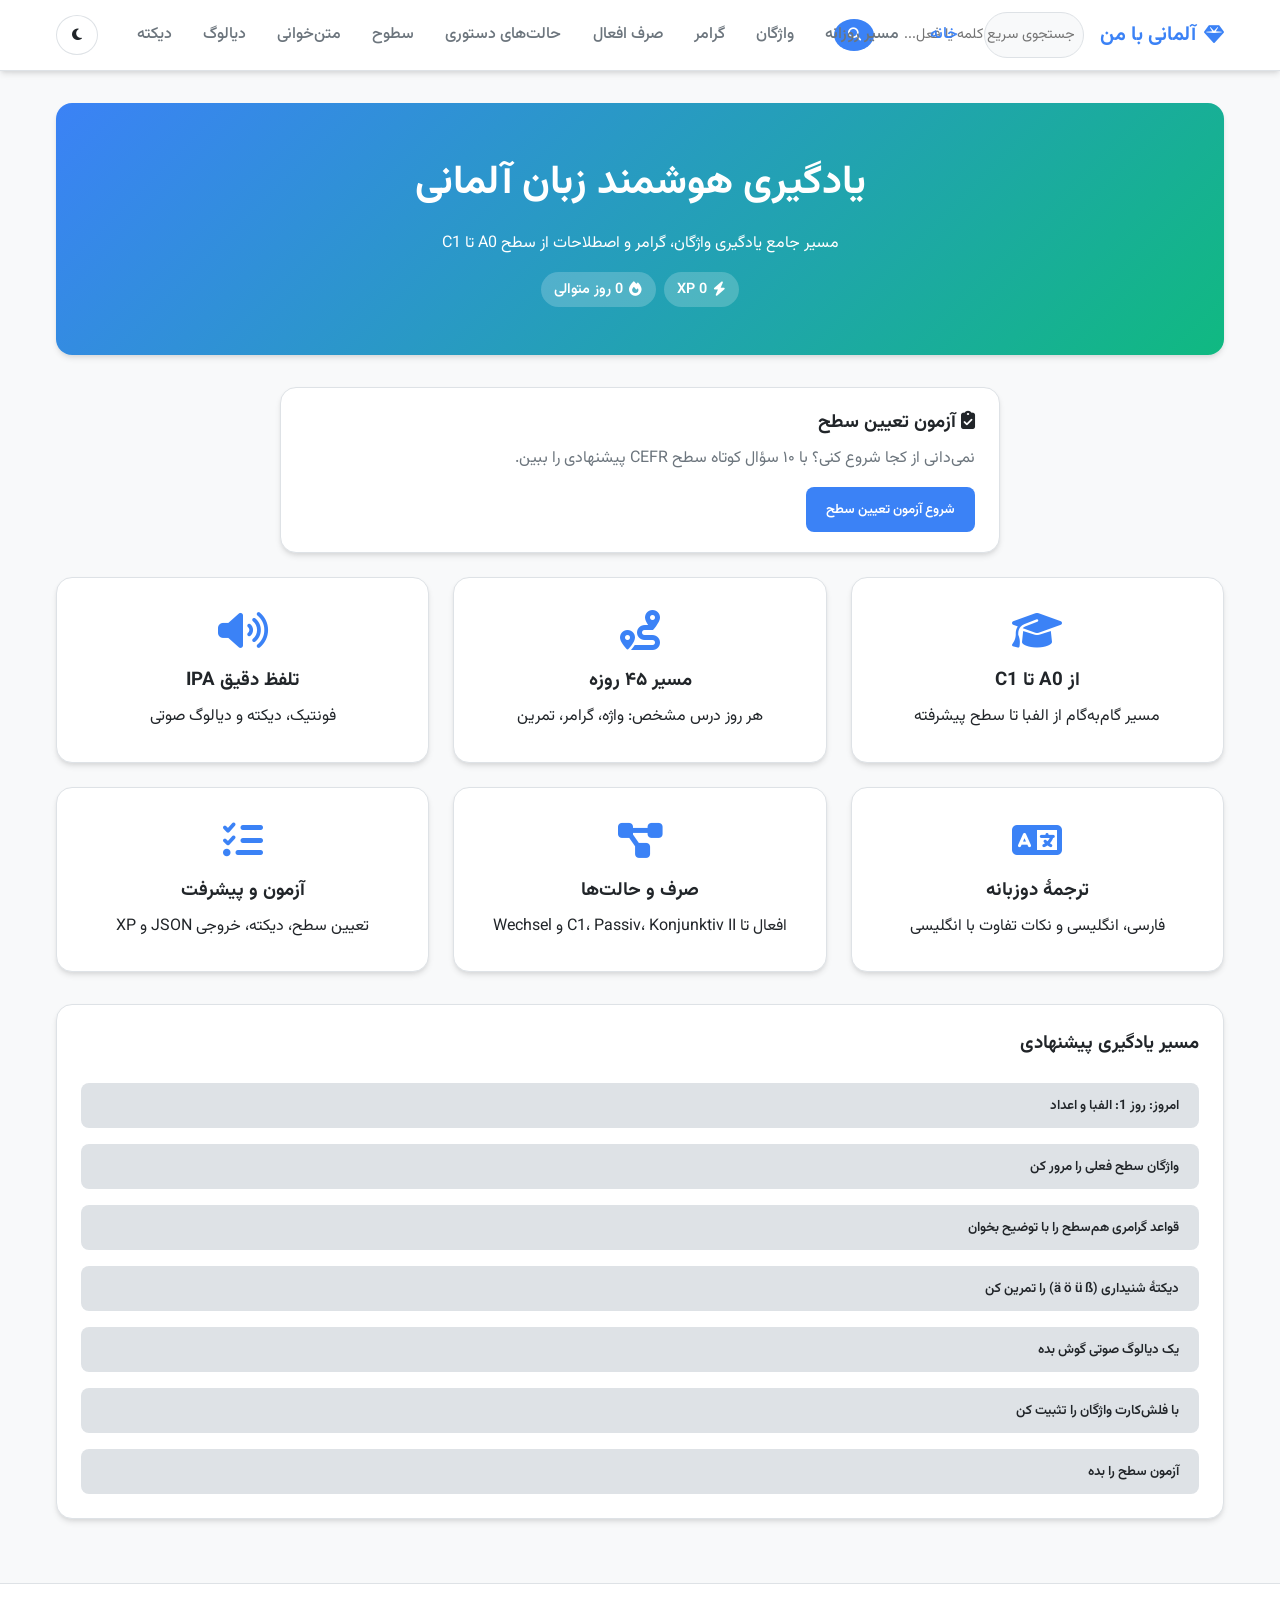
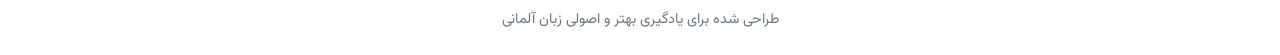
==== commit f732510f: "updating website structure" ====
--- a/index.html
+++ b/index.html
@@ -37,7 +37,7 @@
     .custom-checkbox input:checked + div svg { display: block; }
     .mega-menu-touch-open .mega-menu { display: block; }
     .nav-list-scroll-hint { display: none; text-align: center; padding: 0.5rem; color: var(--text-muted); font-size: 0.8rem; }
-    @media (max-width: 1400px) {
+    @media (max-width: 899px) {
       .nav-list.open + .nav-list-scroll-hint { display: block; }
     }
   </style>
--- a/style.css
+++ b/style.css
@@ -69,7 +69,7 @@
   align-items: center;
   justify-content: space-between;
   gap: 1rem;
-  flex-wrap: wrap;
+  flex-wrap: nowrap;
 }
 
 .logo {
@@ -79,6 +79,8 @@
   font-size: 1.25rem;
   font-weight: bold;
   color: var(--primary-color);
+  flex: 0 0 auto;
+  white-space: nowrap;
 }
 
 .global-search {
@@ -88,7 +90,8 @@
   border: 1px solid var(--border-color);
   border-radius: 2rem;
   padding: 0.25rem 0.25rem 0.25rem 0.75rem;
-  flex: 1;
+  flex: 1 1 140px;
+  min-width: 100px;
   max-width: 320px;
 }
 
@@ -125,12 +128,41 @@
   display: none;
 }
 
+#primary-nav {
+  flex: 1 1 auto;
+  min-width: 0;
+  display: flex;
+  align-items: center;
+}
+
 .nav-list {
   list-style: none;
   display: flex;
-  flex-wrap: wrap;
+  flex-wrap: nowrap;
   gap: 0.25rem 0.75rem;
   align-items: center;
+  overflow-x: auto;
+  overflow-y: hidden;
+  scrollbar-width: thin;
+  scrollbar-color: var(--border-color) transparent;
+  -webkit-overflow-scrolling: touch;
+  min-width: 0;
+  /* fade the edges slightly so the row reads as scrollable, not cut off */
+  mask-image: linear-gradient(to left, transparent 0, #000 14px, #000 calc(100% - 14px), transparent 100%);
+  -webkit-mask-image: linear-gradient(to left, transparent 0, #000 14px, #000 calc(100% - 14px), transparent 100%);
+}
+
+.nav-list::-webkit-scrollbar {
+  height: 4px;
+}
+
+.nav-list::-webkit-scrollbar-thumb {
+  background: var(--border-color);
+  border-radius: 2px;
+}
+
+.nav-list li {
+  flex: 0 0 auto;
 }
 
 .nav-list a {
@@ -140,6 +172,7 @@
   padding: 0.4rem 0.6rem;
   border-radius: 0.375rem;
   transition: var(--transition);
+  white-space: nowrap;
 }
 
 .nav-list a:hover,
@@ -153,9 +186,12 @@
 }
 
 .mega-menu {
-  position: absolute;
-  top: 100%;
-  right: 0;
+  /* positioned via JS (getBoundingClientRect) as position:fixed so it can
+     never be clipped by the horizontally-scrolling .nav-list ancestor;
+     top/right below are just a fallback before JS has run once */
+  position: fixed;
+  top: 64px;
+  right: 1rem;
   background: var(--card-bg);
   border: 1px solid var(--border-color);
   border-radius: 0.75rem;
@@ -163,7 +199,7 @@
   padding: 1rem;
   min-width: 280px;
   display: none;
-  z-index: 999;
+  z-index: 1001;
 }
 
 .mega-parent:hover .mega-menu,
@@ -198,6 +234,7 @@
   color: var(--text-color);
   width: 40px;
   height: 40px;
+  flex-shrink: 0;
   border-radius: 50%;
   cursor: pointer;
   display: flex;
@@ -787,13 +824,18 @@
   font-size: 0.9rem;
 }
 
-@media (max-width: 1400px) {
+@media (max-width: 899px) {
   .global-search {
     display: none;
   }
 
   .nav-toggle {
     display: block;
+  }
+
+  #primary-nav {
+    flex: 0 0 auto;
+    min-width: auto;
   }
 
   .nav-list {
@@ -803,23 +845,33 @@
     left: 0;
     background: var(--card-bg);
     flex-direction: column;
+    flex-wrap: nowrap;
     gap: 0;
     border-bottom: 1px solid var(--border-color);
     max-height: 0;
+    overflow-x: visible;
     overflow-y: auto;
     -webkit-overflow-scrolling: touch;
     transition: max-height 0.3s ease;
     box-shadow: var(--shadow);
+    mask-image: none;
+    -webkit-mask-image: none;
   }
 
   .nav-list.open {
     max-height: min(75vh, 32rem);
+  }
+
+  .nav-list li {
+    flex: 0 0 auto;
+    width: 100%;
   }
 
   .nav-list a {
     padding: 0.75rem 1rem;
     border-radius: 0;
     display: block;
+    white-space: normal;
   }
 
   .mega-menu {
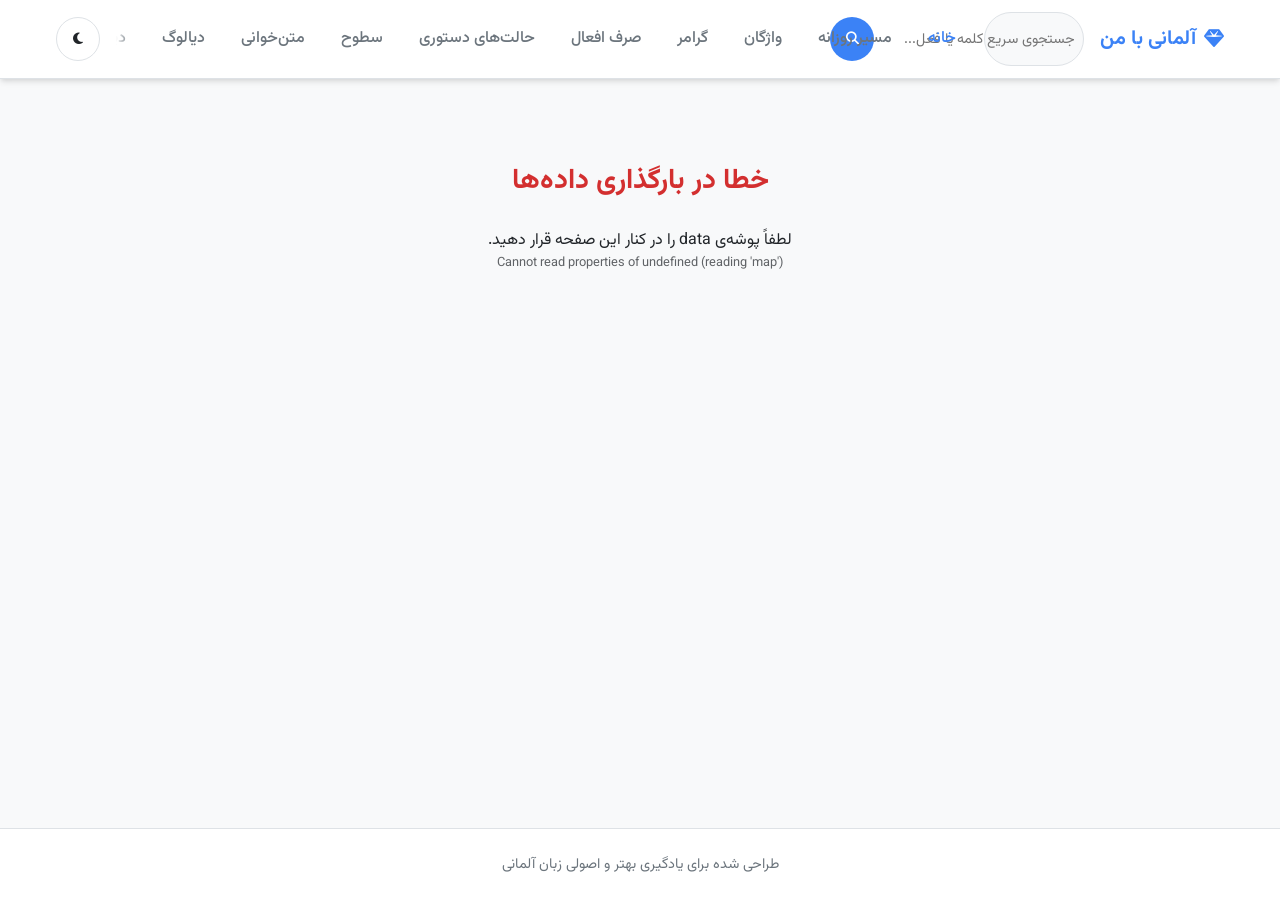
==== commit eab04e94: "updated all files and add new files" ====
--- a/index.html
+++ b/index.html
@@ -7,6 +7,8 @@
   <meta name="description" content="آموزش هوشمند زبان آلمانی از سطح A0 تا C1 با واژگان، گرامر، تلفظ IPA، فلش‌کارت، آزمون و مسترکلاس فونتیک">
   <link rel="icon" href="data:image/svg+xml,%3Csvg xmlns='http://www.w3.org/2000/svg' viewBox='0 0 100 100'%3E%3Crect width='100' height='33' y='0' fill='%23000'/%3E%3Crect width='100' height='34' y='33' fill='%23DD0000'/%3E%3Crect width='100' height='33' y='67' fill='%23FFCE00'/%3E%3C/svg%3E">
   <meta name="theme-color" content="#0f172a">
+  <link rel="manifest" href="manifest.json">
+  <meta name="apple-mobile-web-app-capable" content="yes">
   <link rel="stylesheet" href="https://cdnjs.cloudflare.com/ajax/libs/font-awesome/6.4.0/css/all.min.css">
   <link href="https://fonts.googleapis.com/css2?family=Vazirmatn:wght@300;400;600;700;900&display=swap" rel="stylesheet">
   <link href="https://fonts.googleapis.com/css2?family=Inter:wght@400;600;700;900&display=swap" rel="stylesheet">
@@ -84,6 +86,7 @@
           <li><a href="#" data-section="reading">متن‌خوانی</a></li>
           <li><a href="#" data-section="dialogues">دیالوگ</a></li>
           <li><a href="#" data-section="dictation">دیکته</a></li>
+          <li><a href="#" data-section="writing">تمرین نوشتاری</a></li>
           <li><a href="#" data-section="quiz">آزمون سطح</a></li>
           <li><a href="#" data-section="flashcards">فلش‌کارت</a></li>
           <li><a href="#" data-section="progress">پیشرفت من</a></li>
@@ -327,6 +330,29 @@
       </div>
     </section>
 
+
+    <section id="writing" class="section">
+      <h2>تمرین نوشتاری هدایت‌شده</h2>
+      <p style="color:var(--text-muted);margin-bottom:1rem;">جمله را بر اساس راهنما بنویس. سیستم ترتیب فعل (V2)، حروف تعریف و غلط‌های رایج را بررسی می‌کند.</p>
+      <div class="controls-bar">
+        <select id="writingLevelFilter">
+          <option value="A1">A1</option>
+          <option value="A2">A2</option>
+          <option value="B1">B1</option>
+          <option value="B2">B2</option>
+          <option value="C1">C1</option>
+        </select>
+        <button id="writingNewBtn" class="btn-primary">جمله جدید</button>
+        <button id="writingCheckBtn" class="btn-accent">بررسی</button>
+      </div>
+      <div id="writingArea" class="table-container" style="padding:1.25rem;">
+        <p id="writingPrompt" style="margin-bottom:0.75rem;font-weight:600;"></p>
+        <p id="writingHint" class="dictation-hint"></p>
+        <textarea id="writingInput" class="dictation-input" rows="3" dir="ltr" lang="de" placeholder="جمله آلمانی خود را اینجا بنویس..." style="min-height:5rem;resize:vertical;"></textarea>
+        <div id="writingFeedback" style="margin-top:1rem;"></div>
+      </div>
+    </section>
+
     <section id="levels" class="section">
       <h2>سطوح زبان آلمانی</h2>
       <div id="levelsGrid" class="levels-grid"></div>
@@ -886,5 +912,12 @@
   <svg style="display:none"><defs><path id="checkmark" d="M5 13l4 4L19 7" stroke="currentColor" stroke-width="3" fill="none" stroke-linecap="round" stroke-linejoin="round"/></defs></svg>
 
   <script src="script.js"></script>
+<script>
+  if ("serviceWorker" in navigator) {
+    window.addEventListener("load", () => {
+      navigator.serviceWorker.register("./sw.js").catch(() => {});
+    });
+  }
+  </script>
 </body>
 </html>
--- a/style.css
+++ b/style.css
@@ -891,72 +891,79 @@
     display: block;
   }
 
-  .vocab-table-container {
-    background: transparent;
-    border: none;
-    box-shadow: none;
-    border-radius: 0;
-  }
-
-  #vocabTable thead {
-    display: none;
-  }
-
-  #vocabTable,
-  #vocabTable tbody {
-    display: block;
-    width: 100%;
-  }
-
-  #vocabTable tr {
-    display: block;
-    width: 100%;
-    background: var(--card-bg);
-    border: 1px solid var(--border-color);
-    border-radius: 12px;
-    box-shadow: var(--shadow);
-    padding: 0.85rem 1rem;
-    margin-bottom: 0.75rem;
-  }
-
-  #vocabTable td {
-    display: flex;
-    justify-content: space-between;
-    align-items: center;
-    gap: 0.75rem;
-    border: none;
-    padding: 0.35rem 0;
-    width: auto !important;
-  }
-
-  #vocabTable td:not(:last-child) {
-    border-bottom: 1px dashed var(--border-color);
-  }
-
-  #vocabTable td::before {
-    content: attr(data-label);
-    font-weight: 600;
-    color: var(--text-muted);
-    font-size: 0.8rem;
-    flex-shrink: 0;
-  }
-
-  #vocabTable td.vocab-actions {
-    justify-content: flex-end;
-    border-bottom: none;
-    flex-wrap: wrap;
-    gap: 0.5rem;
-  }
-
-  #vocabTable td.vocab-example-cell {
-    flex-direction: column;
-    align-items: flex-start;
-    gap: 0.35rem;
-  }
-
-  #vocabTable td.vocab-example-cell .trans {
-    font-size: 0.85rem;
-  }
+}
+
+/* Vocabulary table always renders as a one-field-per-line card list
+   (label on the right, value on the left) — on desktop as well as
+   mobile — instead of a cramped dense multi-column table. */
+.vocab-table-container {
+  background: transparent;
+  border: none;
+  box-shadow: none;
+  border-radius: 0;
+}
+
+#vocabTable thead {
+  display: none;
+}
+
+#vocabTable,
+#vocabTable tbody {
+  display: block;
+  width: 100%;
+}
+
+#vocabTable tr {
+  display: block;
+  width: 100%;
+  max-width: 640px;
+  margin-left: auto;
+  margin-right: auto;
+  background: var(--card-bg);
+  border: 1px solid var(--border-color);
+  border-radius: 12px;
+  box-shadow: var(--shadow);
+  padding: 0.85rem 1rem;
+  margin-bottom: 0.75rem;
+}
+
+#vocabTable td {
+  display: flex;
+  justify-content: space-between;
+  align-items: center;
+  gap: 0.75rem;
+  border: none;
+  padding: 0.35rem 0;
+  width: auto !important;
+}
+
+#vocabTable td:not(:last-child) {
+  border-bottom: 1px dashed var(--border-color);
+}
+
+#vocabTable td::before {
+  content: attr(data-label);
+  font-weight: 600;
+  color: var(--text-muted);
+  font-size: 0.8rem;
+  flex-shrink: 0;
+}
+
+#vocabTable td.vocab-actions {
+  justify-content: flex-end;
+  border-bottom: none;
+  flex-wrap: wrap;
+  gap: 0.5rem;
+}
+
+#vocabTable td.vocab-example-cell {
+  flex-direction: column;
+  align-items: flex-start;
+  gap: 0.35rem;
+}
+
+#vocabTable td.vocab-example-cell .trans {
+  font-size: 0.85rem;
 }
 
 #phonetics {
@@ -1764,54 +1771,6 @@
   background: rgba(239, 68, 68, 0.1) !important;
 }
 
-#vocabTable {
-  table-layout: fixed;
-}
-
-#vocabTable th:nth-child(1),
-#vocabTable td:nth-child(1) {
-  width: 14%;
-}
-
-#vocabTable th:nth-child(2),
-#vocabTable td:nth-child(2) {
-  width: 9%;
-}
-
-#vocabTable th:nth-child(3),
-#vocabTable td:nth-child(3) {
-  width: 14%;
-}
-
-#vocabTable th:nth-child(4),
-#vocabTable td:nth-child(4) {
-  width: 13%;
-}
-
-#vocabTable th:nth-child(5),
-#vocabTable td:nth-child(5) {
-  width: 11%;
-}
-
-#vocabTable th:nth-child(6),
-#vocabTable td:nth-child(6) {
-  width: 21%;
-}
-
-#vocabTable th:nth-child(7),
-#vocabTable td:nth-child(7) {
-  width: 7%;
-}
-
-#vocabTable th:nth-child(8),
-#vocabTable td:nth-child(8) {
-  width: 11%;
-}
-
-.vocab-actions {
-  display: table-cell;
-}
-
 .vocab-actions > .audio-btn {
   display: inline-flex;
   align-items: center;
@@ -2063,4 +2022,91 @@
   .path-task-actions {
     justify-content: flex-start;
   }
-}+}
+/* ── Improved mobile vocab table (card layout) ─────────────────────── */
+@media (max-width: 768px) {
+  .vocab-table-container table,
+  .vocab-table-container thead,
+  .vocab-table-container tbody,
+  .vocab-table-container th,
+  .vocab-table-container td,
+  .vocab-table-container tr {
+    display: block;
+  }
+  .vocab-table-container thead {
+    display: none;
+  }
+  .vocab-table-container tr {
+    background: var(--card-bg);
+    border: 1px solid var(--border-color);
+    border-radius: 0.75rem;
+    margin-bottom: 1rem;
+    padding: 0.75rem 1rem;
+    box-shadow: var(--shadow);
+  }
+  .vocab-table-container td {
+    border: none;
+    padding: 0.35rem 0;
+    display: flex;
+    justify-content: space-between;
+    align-items: flex-start;
+    gap: 0.75rem;
+    text-align: left;
+  }
+  .vocab-table-container td::before {
+    content: attr(data-label);
+    font-weight: 600;
+    color: var(--text-muted);
+    font-size: 0.75rem;
+    flex: 0 0 5.5rem;
+    text-align: right;
+  }
+  .vocab-table-container td.vocab-actions {
+    justify-content: flex-end;
+    padding-top: 0.5rem;
+    border-top: 1px solid var(--border-color);
+    margin-top: 0.35rem;
+  }
+  .vocab-table-container td.vocab-actions::before {
+    display: none;
+  }
+  .vocab-example-cell .trans {
+    font-size: 0.85rem;
+  }
+}
+
+/* Better focus and touch targets */
+button, .audio-btn, .nav-list a, .btn-small {
+  min-height: 44px;
+  min-width: 44px;
+}
+.audio-btn {
+  min-height: 36px;
+  min-width: 36px;
+}
+.nav-list a {
+  min-height: auto;
+  padding: 0.5rem 0.75rem;
+}
+
+/* Reduce motion for users who prefer it */
+@media (prefers-reduced-motion: reduce) {
+  *, *::before, *::after {
+    animation-duration: 0.01ms !important;
+    animation-iteration-count: 1 !important;
+    transition-duration: 0.01ms !important;
+  }
+  .flashcard {
+    transition: none;
+  }
+}
+
+/* High contrast support hint */
+@media (prefers-contrast: more) {
+  :root {
+    --border-color: #000;
+  }
+  body.dark {
+    --border-color: #fff;
+  }
+}
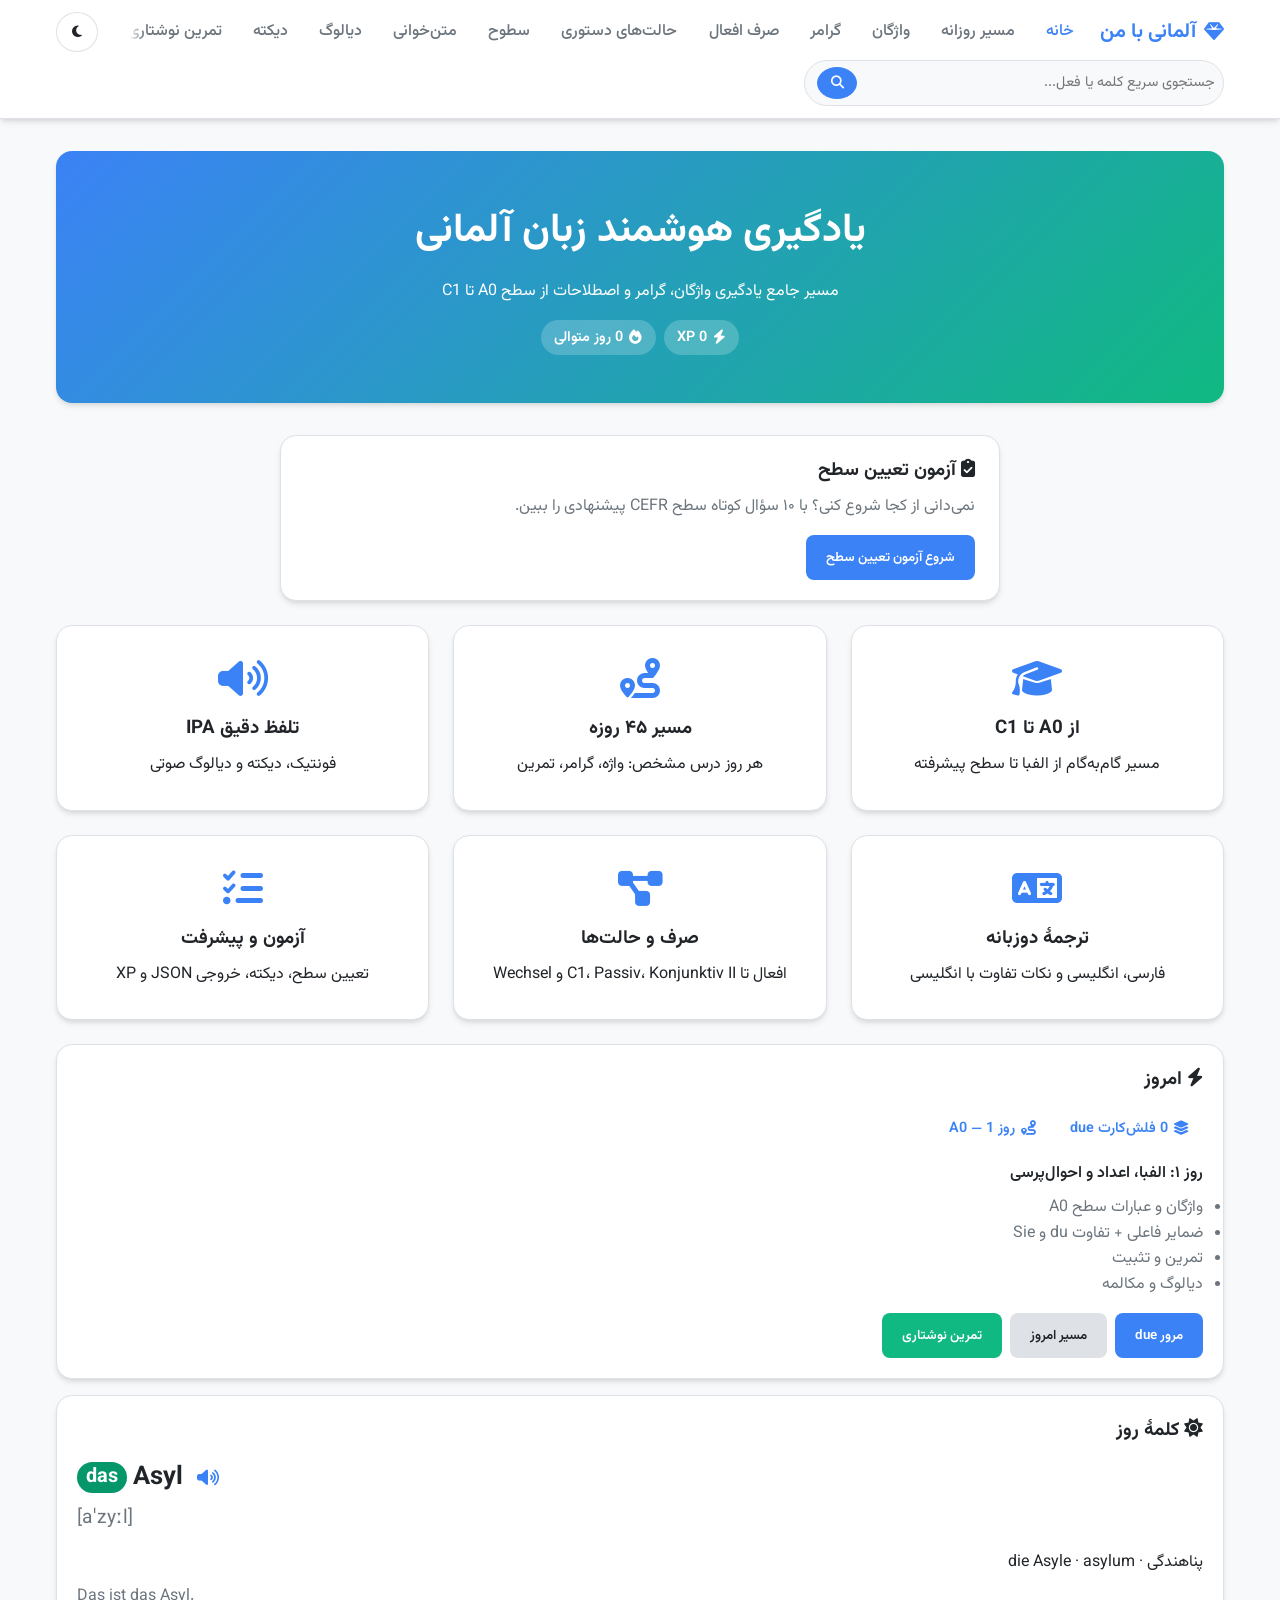
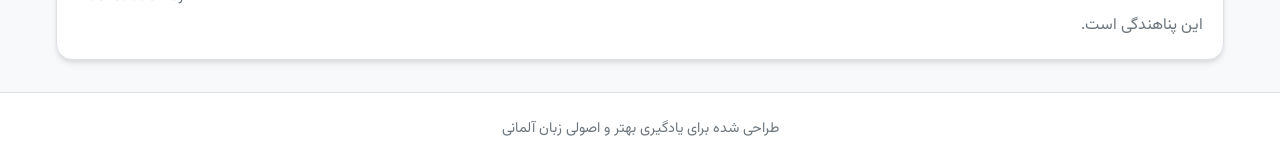
==== commit 7eb151c9: "Full rebuild: verified data, 100% examples, new features - All noun articles/plurals cross-verified " ====
--- a/index.html
+++ b/index.html
@@ -6,7 +6,7 @@
   <title>آلمانی با من | پلتفرم جامع آموزش زبان آلمانی</title>
   <meta name="description" content="آموزش هوشمند زبان آلمانی از سطح A0 تا C1 با واژگان، گرامر، تلفظ IPA، فلش‌کارت، آزمون و مسترکلاس فونتیک">
   <link rel="icon" href="data:image/svg+xml,%3Csvg xmlns='http://www.w3.org/2000/svg' viewBox='0 0 100 100'%3E%3Crect width='100' height='33' y='0' fill='%23000'/%3E%3Crect width='100' height='34' y='33' fill='%23DD0000'/%3E%3Crect width='100' height='33' y='67' fill='%23FFCE00'/%3E%3C/svg%3E">
-  <meta name="theme-color" content="#0f172a">
+  <meta name="theme-color" content="#3b82f6">
   <link rel="manifest" href="manifest.json">
   <meta name="apple-mobile-web-app-capable" content="yes">
   <link rel="stylesheet" href="https://cdnjs.cloudflare.com/ajax/libs/font-awesome/6.4.0/css/all.min.css">
@@ -14,8 +14,6 @@
   <link href="https://fonts.googleapis.com/css2?family=Inter:wght@400;600;700;900&display=swap" rel="stylesheet">
   <link rel="stylesheet" href="style.css">
   <style>
-    .section { display: none; }
-    .section.active { display: block; animation: fadeIn 0.3s ease; }
     .skip-link { position: absolute; top: -100px; right: 1rem; background: var(--primary-color); color: #fff; padding: 0.5rem 1rem; border-radius: 0.5rem; z-index: 9999; transition: top 0.2s; }
     .skip-link:focus { top: 1rem; }
     .sr-only { position: absolute; width: 1px; height: 1px; padding: 0; margin: -1px; overflow: hidden; clip: rect(0,0,0,0); border: 0; }
@@ -35,8 +33,6 @@
     .playing-audio .equalizer-bar:nth-child(4) { animation: eq 0.6s ease-in-out infinite alternate 0.1s; }
     @keyframes eq { 0% { transform: scaleY(0.2); } 100% { transform: scaleY(1.2); } }
     .playing-bg { background-color: var(--primary-color) !important; color: #fff !important; box-shadow: 0 0 15px rgba(59,130,246,0.5); }
-    .custom-checkbox input:checked + div { background-color: var(--accent-color); border-color: var(--accent-color); }
-    .custom-checkbox input:checked + div svg { display: block; }
     .mega-menu-touch-open .mega-menu { display: block; }
     .nav-list-scroll-hint { display: none; text-align: center; padding: 0.5rem; color: var(--text-muted); font-size: 0.8rem; }
     @media (max-width: 899px) {
@@ -374,6 +370,23 @@
         <button id="quizStartBtn" class="btn-primary">شروع آزمون (۱۰ سوال)</button>
       </div>
       <div id="quizArea"></div>
+      <div class="table-container" style="padding:1.5rem;margin-top:1.5rem;">
+        <h3 style="margin-bottom:0.5rem;">تمرین آرتیکل (der / die / das)</h3>
+        <p style="color:var(--text-muted);margin-bottom:1rem;">بزرگ‌ترین چالش آلمانی، جنسیت اسم‌هاست. کلمه را ببین و آرتیکل درستش را انتخاب کن؛ تلفظ درست را هم همان لحظه می‌شنوی.</p>
+        <div class="controls-bar">
+          <select id="articleLevelFilter">
+            <option value="all">همه سطوح</option>
+            <option value="A0">A0</option>
+            <option value="A1">A1</option>
+            <option value="A2">A2</option>
+            <option value="B1">B1</option>
+            <option value="B2">B2</option>
+            <option value="C1">C1</option>
+          </select>
+          <button id="articleStartBtn" class="btn-primary">شروع تمرین (۱۰ کلمه)</button>
+        </div>
+        <div id="articleArea"></div>
+      </div>
     </section>
 
     <section id="flashcards" class="section">
@@ -472,7 +485,7 @@
         <span id="toast-message">پیام</span>
       </div>
 
-      <button id="back-to-top" onclick="window.scrollTo({top:0,behavior:'smooth'})" class="back-to-top">
+      <button id="back-to-top" class="back-to-top">
         <i class="fas fa-arrow-up"></i>
       </button>
 
@@ -484,9 +497,9 @@
               <div class="analyzer-icon"><i class="fas fa-microscope"></i></div>
               <h2>آنالیزور هوشمند کلمات</h2>
               <p>کلمه‌ای که تلفظ آن را نمی‌دانید وارد کنید تا قوانین پنهان آن استخراج و رنگ‌آمیزی شود.<br>
-                <span class="example-trigger" onclick="document.getElementById('analyzer-input').value='niederschlag'; document.getElementById('analyzer-input').dispatchEvent(new Event('input'));">niederschlag</span>
+                <span class="example-trigger">niederschlag</span>
                 یا
-                <span class="example-trigger" onclick="document.getElementById('analyzer-input').value='Tschüs'; document.getElementById('analyzer-input').dispatchEvent(new Event('input'));">Tschüs</span>
+                <span class="example-trigger">Tschüs</span>
               </p>
               <div class="analyzer-input-wrap">
                 <input type="text" id="analyzer-input" placeholder="کلمه آلمانی را تایپ کنید..." dir="ltr" lang="de" autocomplete="off" spellcheck="false">
@@ -499,7 +512,7 @@
                   <strong>صدای آلمانی روی این دستگاه نصب نیست</strong>
                   <p>تنظیمات گوشی ⟵ زبان و ورودی ⟵ خروجی تبدیل متن به گفتار ⟵ روی ⚙️ کنار موتور Google بزنید ⟵ «نصب داده صوتی» ⟵ Deutsch (Germany) را دانلود کنید.</p>
                 </div>
-                <button onclick="this.parentElement.classList.add('hidden')" aria-label="بستن این پیام">&times;</button>
+                <button class="voice-banner-close" aria-label="بستن این پیام">&times;</button>
               </div>
               <div id="analyzer-result-area" class="analyzer-result hidden">
                 <div id="analyzed-word-display" class="analyzed-word" dir="ltr" lang="de"></div>
@@ -561,7 +574,7 @@
                       <span data-label="تلفظ فارسی" class="fa-phonetic">اِپفِل</span>
                       <span data-label="IPA" class="ipa-cell">[ˈɛpfəl]</span>
                       <span class="action-cell">
-                        <button onclick="playPhoneticsAudio('Äpfel', this)" class="audio-btn">
+                        <button data-word="Äpfel" class="audio-btn">
                           <i class="fas fa-volume-up play-icon"></i>
                           <span class="equalizer-bar hidden"></span>
                           <span class="equalizer-bar hidden"></span>
@@ -579,7 +592,7 @@
                       <span data-label="تلفظ فارسی" class="fa-phonetic">آئوگِن</span>
                       <span data-label="IPA" class="ipa-cell">[ˈaʊ̯ɡən]</span>
                       <span class="action-cell">
-                        <button onclick="playPhoneticsAudio('Augen', this)" class="audio-btn">
+                        <button data-word="Augen" class="audio-btn">
                           <i class="fas fa-volume-up play-icon"></i>
                           <span class="equalizer-bar hidden"></span>
                           <span class="equalizer-bar hidden"></span>
@@ -613,11 +626,11 @@
                     <span>کلمه آلمانی</span><span>معنی</span><span>تلفظ فارسی</span><span>IPA استاندارد</span><span>پخش</span><span>یادگرفتم</span>
                   </div>
                   <div class="word-list">
-                    <div class="mobile-card-row"><span data-label="کلمه" class="word" lang="de">mein</span><span data-label="معنی">مال من</span><span data-label="تلفظ فارسی" class="fa-phonetic">ماین</span><span data-label="IPA" class="ipa-cell">[maɪ̯n]</span><span class="action-cell"><button onclick="playPhoneticsAudio('mein', this)" class="audio-btn"><i class="fas fa-volume-up play-icon"></i><span class="equalizer-bar hidden"></span><span class="equalizer-bar hidden"></span><span class="equalizer-bar hidden"></span><span class="equalizer-bar hidden"></span></button></span><span class="action-cell"><label class="custom-checkbox"><input type="checkbox" class="word-check" data-word="mein"><div><svg><use href="#checkmark"/></svg></div></label></span></div>
-                    <div class="mobile-card-row"><span data-label="کلمه" class="word" lang="de">arbeiten</span><span data-label="معنی">کار کردن</span><span data-label="تلفظ فارسی" class="fa-phonetic">آبایتِن</span><span data-label="IPA" class="ipa-cell">[ˈaʁbaɪ̯tən]</span><span class="action-cell"><button onclick="playPhoneticsAudio('arbeiten', this)" class="audio-btn"><i class="fas fa-volume-up play-icon"></i><span class="equalizer-bar hidden"></span><span class="equalizer-bar hidden"></span><span class="equalizer-bar hidden"></span><span class="equalizer-bar hidden"></span></button></span><span class="action-cell"><label class="custom-checkbox"><input type="checkbox" class="word-check" data-word="arbeiten"><div><svg><use href="#checkmark"/></svg></div></label></span></div>
-                    <div class="mobile-card-row"><span data-label="کلمه" class="word" lang="de">lieben</span><span data-label="معنی">عشق ورزیدن</span><span data-label="تلفظ فارسی" class="fa-phonetic">لیـبِن</span><span data-label="IPA" class="ipa-cell">[ˈliːbən]</span><span class="action-cell"><button onclick="playPhoneticsAudio('lieben', this)" class="audio-btn"><i class="fas fa-volume-up play-icon"></i><span class="equalizer-bar hidden"></span><span class="equalizer-bar hidden"></span><span class="equalizer-bar hidden"></span><span class="equalizer-bar hidden"></span></button></span><span class="action-cell"><label class="custom-checkbox"><input type="checkbox" class="word-check" data-word="lieben"><div><svg><use href="#checkmark"/></svg></div></label></span></div>
-                    <div class="mobile-card-row"><span data-label="کلمه" class="word" lang="de">sieben</span><span data-label="معنی">عدد هفت</span><span data-label="تلفظ فارسی" class="fa-phonetic">زیـبِن</span><span data-label="IPA" class="ipa-cell">[ˈziːbən]</span><span class="action-cell"><button onclick="playPhoneticsAudio('sieben', this)" class="audio-btn"><i class="fas fa-volume-up play-icon"></i><span class="equalizer-bar hidden"></span><span class="equalizer-bar hidden"></span><span class="equalizer-bar hidden"></span><span class="equalizer-bar hidden"></span></button></span><span class="action-cell"><label class="custom-checkbox"><input type="checkbox" class="word-check" data-word="sieben"><div><svg><use href="#checkmark"/></svg></div></label></span></div>
-                    <div class="mobile-card-row"><span data-label="کلمه" class="word" lang="de">Wien</span><span data-label="معنی">شهر وین</span><span data-label="تلفظ فارسی" class="fa-phonetic">ویـن</span><span data-label="IPA" class="ipa-cell">[viːn]</span><span class="action-cell"><button onclick="playPhoneticsAudio('Wien', this)" class="audio-btn"><i class="fas fa-volume-up play-icon"></i><span class="equalizer-bar hidden"></span><span class="equalizer-bar hidden"></span><span class="equalizer-bar hidden"></span><span class="equalizer-bar hidden"></span></button></span><span class="action-cell"><label class="custom-checkbox"><input type="checkbox" class="word-check" data-word="Wien"><div><svg><use href="#checkmark"/></svg></div></label></span></div>
+                    <div class="mobile-card-row"><span data-label="کلمه" class="word" lang="de">mein</span><span data-label="معنی">مال من</span><span data-label="تلفظ فارسی" class="fa-phonetic">ماین</span><span data-label="IPA" class="ipa-cell">[maɪ̯n]</span><span class="action-cell"><button data-word="mein" class="audio-btn"><i class="fas fa-volume-up play-icon"></i><span class="equalizer-bar hidden"></span><span class="equalizer-bar hidden"></span><span class="equalizer-bar hidden"></span><span class="equalizer-bar hidden"></span></button></span><span class="action-cell"><label class="custom-checkbox"><input type="checkbox" class="word-check" data-word="mein"><div><svg><use href="#checkmark"/></svg></div></label></span></div>
+                    <div class="mobile-card-row"><span data-label="کلمه" class="word" lang="de">arbeiten</span><span data-label="معنی">کار کردن</span><span data-label="تلفظ فارسی" class="fa-phonetic">آبایتِن</span><span data-label="IPA" class="ipa-cell">[ˈaʁbaɪ̯tən]</span><span class="action-cell"><button data-word="arbeiten" class="audio-btn"><i class="fas fa-volume-up play-icon"></i><span class="equalizer-bar hidden"></span><span class="equalizer-bar hidden"></span><span class="equalizer-bar hidden"></span><span class="equalizer-bar hidden"></span></button></span><span class="action-cell"><label class="custom-checkbox"><input type="checkbox" class="word-check" data-word="arbeiten"><div><svg><use href="#checkmark"/></svg></div></label></span></div>
+                    <div class="mobile-card-row"><span data-label="کلمه" class="word" lang="de">lieben</span><span data-label="معنی">عشق ورزیدن</span><span data-label="تلفظ فارسی" class="fa-phonetic">لیـبِن</span><span data-label="IPA" class="ipa-cell">[ˈliːbən]</span><span class="action-cell"><button data-word="lieben" class="audio-btn"><i class="fas fa-volume-up play-icon"></i><span class="equalizer-bar hidden"></span><span class="equalizer-bar hidden"></span><span class="equalizer-bar hidden"></span><span class="equalizer-bar hidden"></span></button></span><span class="action-cell"><label class="custom-checkbox"><input type="checkbox" class="word-check" data-word="lieben"><div><svg><use href="#checkmark"/></svg></div></label></span></div>
+                    <div class="mobile-card-row"><span data-label="کلمه" class="word" lang="de">sieben</span><span data-label="معنی">عدد هفت</span><span data-label="تلفظ فارسی" class="fa-phonetic">زیـبِن</span><span data-label="IPA" class="ipa-cell">[ˈziːbən]</span><span class="action-cell"><button data-word="sieben" class="audio-btn"><i class="fas fa-volume-up play-icon"></i><span class="equalizer-bar hidden"></span><span class="equalizer-bar hidden"></span><span class="equalizer-bar hidden"></span><span class="equalizer-bar hidden"></span></button></span><span class="action-cell"><label class="custom-checkbox"><input type="checkbox" class="word-check" data-word="sieben"><div><svg><use href="#checkmark"/></svg></div></label></span></div>
+                    <div class="mobile-card-row"><span data-label="کلمه" class="word" lang="de">Wien</span><span data-label="معنی">شهر وین</span><span data-label="تلفظ فارسی" class="fa-phonetic">ویـن</span><span data-label="IPA" class="ipa-cell">[viːn]</span><span class="action-cell"><button data-word="Wien" class="audio-btn"><i class="fas fa-volume-up play-icon"></i><span class="equalizer-bar hidden"></span><span class="equalizer-bar hidden"></span><span class="equalizer-bar hidden"></span><span class="equalizer-bar hidden"></span></button></span><span class="action-cell"><label class="custom-checkbox"><input type="checkbox" class="word-check" data-word="Wien"><div><svg><use href="#checkmark"/></svg></div></label></span></div>
                   </div>
                 </div>
               </div>
@@ -638,10 +651,10 @@
                     <span>کلمه آلمانی</span><span>معنی</span><span>تلفظ فارسی</span><span>IPA استاندارد</span><span>پخش</span><span>یادگرفتم</span>
                   </div>
                   <div class="word-list">
-                    <div class="mobile-card-row"><span data-label="کلمه" class="word" lang="de">Euro</span><span data-label="معنی">یورو</span><span data-label="تلفظ فارسی" class="fa-phonetic">اُیغُ</span><span data-label="IPA" class="ipa-cell">[ˈɔʏ̯ʁo]</span><span class="action-cell"><button onclick="playPhoneticsAudio('Euro', this)" class="audio-btn"><i class="fas fa-volume-up play-icon"></i><span class="equalizer-bar hidden"></span><span class="equalizer-bar hidden"></span><span class="equalizer-bar hidden"></span><span class="equalizer-bar hidden"></span></button></span><span class="action-cell"><label class="custom-checkbox"><input type="checkbox" class="word-check" data-word="Euro"><div><svg><use href="#checkmark"/></svg></div></label></span></div>
-                    <div class="mobile-card-row"><span data-label="کلمه" class="word" lang="de">heute</span><span data-label="معنی">امروز</span><span data-label="تلفظ فارسی" class="fa-phonetic">هُیـتِه</span><span data-label="IPA" class="ipa-cell">[ˈhɔʏ̯tə]</span><span class="action-cell"><button onclick="playPhoneticsAudio('heute', this)" class="audio-btn"><i class="fas fa-volume-up play-icon"></i><span class="equalizer-bar hidden"></span><span class="equalizer-bar hidden"></span><span class="equalizer-bar hidden"></span><span class="equalizer-bar hidden"></span></button></span><span class="action-cell"><label class="custom-checkbox"><input type="checkbox" class="word-check" data-word="heute"><div><svg><use href="#checkmark"/></svg></div></label></span></div>
-                    <div class="mobile-card-row"><span data-label="کلمه" class="word" lang="de">Deutsch</span><span data-label="معنی">آلمانی</span><span data-label="تلفظ فارسی" class="fa-phonetic">دُیـچ</span><span data-label="IPA" class="ipa-cell">[dɔʏ̯t͡ʃ]</span><span class="action-cell"><button onclick="playPhoneticsAudio('Deutsch', this)" class="audio-btn"><i class="fas fa-volume-up play-icon"></i><span class="equalizer-bar hidden"></span><span class="equalizer-bar hidden"></span><span class="equalizer-bar hidden"></span><span class="equalizer-bar hidden"></span></button></span><span class="action-cell"><label class="custom-checkbox"><input type="checkbox" class="word-check" data-word="Deutsch"><div><svg><use href="#checkmark"/></svg></div></label></span></div>
-                    <div class="mobile-card-row"><span data-label="کلمه" class="word" lang="de">Häuser</span><span data-label="معنی">خانه‌ها</span><span data-label="تلفظ فارسی" class="fa-phonetic">هُیـزِاَ</span><span data-label="IPA" class="ipa-cell">[ˈhɔʏ̯zɐ]</span><span class="action-cell"><button onclick="playPhoneticsAudio('Häuser', this)" class="audio-btn"><i class="fas fa-volume-up play-icon"></i><span class="equalizer-bar hidden"></span><span class="equalizer-bar hidden"></span><span class="equalizer-bar hidden"></span><span class="equalizer-bar hidden"></span></button></span><span class="action-cell"><label class="custom-checkbox"><input type="checkbox" class="word-check" data-word="Häuser"><div><svg><use href="#checkmark"/></svg></div></label></span></div>
+                    <div class="mobile-card-row"><span data-label="کلمه" class="word" lang="de">Euro</span><span data-label="معنی">یورو</span><span data-label="تلفظ فارسی" class="fa-phonetic">اُیغُ</span><span data-label="IPA" class="ipa-cell">[ˈɔʏ̯ʁo]</span><span class="action-cell"><button data-word="Euro" class="audio-btn"><i class="fas fa-volume-up play-icon"></i><span class="equalizer-bar hidden"></span><span class="equalizer-bar hidden"></span><span class="equalizer-bar hidden"></span><span class="equalizer-bar hidden"></span></button></span><span class="action-cell"><label class="custom-checkbox"><input type="checkbox" class="word-check" data-word="Euro"><div><svg><use href="#checkmark"/></svg></div></label></span></div>
+                    <div class="mobile-card-row"><span data-label="کلمه" class="word" lang="de">heute</span><span data-label="معنی">امروز</span><span data-label="تلفظ فارسی" class="fa-phonetic">هُیـتِه</span><span data-label="IPA" class="ipa-cell">[ˈhɔʏ̯tə]</span><span class="action-cell"><button data-word="heute" class="audio-btn"><i class="fas fa-volume-up play-icon"></i><span class="equalizer-bar hidden"></span><span class="equalizer-bar hidden"></span><span class="equalizer-bar hidden"></span><span class="equalizer-bar hidden"></span></button></span><span class="action-cell"><label class="custom-checkbox"><input type="checkbox" class="word-check" data-word="heute"><div><svg><use href="#checkmark"/></svg></div></label></span></div>
+                    <div class="mobile-card-row"><span data-label="کلمه" class="word" lang="de">Deutsch</span><span data-label="معنی">آلمانی</span><span data-label="تلفظ فارسی" class="fa-phonetic">دُیـچ</span><span data-label="IPA" class="ipa-cell">[dɔʏ̯t͡ʃ]</span><span class="action-cell"><button data-word="Deutsch" class="audio-btn"><i class="fas fa-volume-up play-icon"></i><span class="equalizer-bar hidden"></span><span class="equalizer-bar hidden"></span><span class="equalizer-bar hidden"></span><span class="equalizer-bar hidden"></span></button></span><span class="action-cell"><label class="custom-checkbox"><input type="checkbox" class="word-check" data-word="Deutsch"><div><svg><use href="#checkmark"/></svg></div></label></span></div>
+                    <div class="mobile-card-row"><span data-label="کلمه" class="word" lang="de">Häuser</span><span data-label="معنی">خانه‌ها</span><span data-label="تلفظ فارسی" class="fa-phonetic">هُیـزِاَ</span><span data-label="IPA" class="ipa-cell">[ˈhɔʏ̯zɐ]</span><span class="action-cell"><button data-word="Häuser" class="audio-btn"><i class="fas fa-volume-up play-icon"></i><span class="equalizer-bar hidden"></span><span class="equalizer-bar hidden"></span><span class="equalizer-bar hidden"></span><span class="equalizer-bar hidden"></span></button></span><span class="action-cell"><label class="custom-checkbox"><input type="checkbox" class="word-check" data-word="Häuser"><div><svg><use href="#checkmark"/></svg></div></label></span></div>
                   </div>
                 </div>
               </div>
@@ -671,10 +684,10 @@
                     <span>کلمه آلمانی</span><span>معنی</span><span>تلفظ فارسی</span><span>IPA استاندارد</span><span>پخش</span><span>یادگرفتم</span>
                   </div>
                   <div class="word-list">
-                    <div class="mobile-card-row"><span data-label="کلمه" class="word" lang="de">schön</span><span data-label="معنی">زیبا</span><span data-label="تلفظ فارسی" class="fa-phonetic">شـُ(اِ)ـن</span><span data-label="IPA" class="ipa-cell">[ʃøːn]</span><span class="action-cell"><button onclick="playPhoneticsAudio('schön', this)" class="audio-btn"><i class="fas fa-volume-up play-icon"></i><span class="equalizer-bar hidden"></span><span class="equalizer-bar hidden"></span><span class="equalizer-bar hidden"></span><span class="equalizer-bar hidden"></span></button></span><span class="action-cell"><label class="custom-checkbox"><input type="checkbox" class="word-check" data-word="schön"><div><svg><use href="#checkmark"/></svg></div></label></span></div>
-                    <div class="mobile-card-row"><span data-label="کلمه" class="word" lang="de">hören</span><span data-label="معنی">شنیدن</span><span data-label="تلفظ فارسی" class="fa-phonetic">هـُ(اِ)ـغِِن</span><span data-label="IPA" class="ipa-cell">[ˈhøːʁən]</span><span class="action-cell"><button onclick="playPhoneticsAudio('hören', this)" class="audio-btn"><i class="fas fa-volume-up play-icon"></i><span class="equalizer-bar hidden"></span><span class="equalizer-bar hidden"></span><span class="equalizer-bar hidden"></span><span class="equalizer-bar hidden"></span></button></span><span class="action-cell"><label class="custom-checkbox"><input type="checkbox" class="word-check" data-word="hören"><div><svg><use href="#checkmark"/></svg></div></label></span></div>
-                    <div class="mobile-card-row"><span data-label="کلمه" class="word" lang="de">müde</span><span data-label="معنی">خسته</span><span data-label="تلفظ فارسی" class="fa-phonetic">مـیـ(و)ـدِه</span><span data-label="IPA" class="ipa-cell">[ˈmyːdə]</span><span class="action-cell"><button onclick="playPhoneticsAudio('müde', this)" class="audio-btn"><i class="fas fa-volume-up play-icon"></i><span class="equalizer-bar hidden"></span><span class="equalizer-bar hidden"></span><span class="equalizer-bar hidden"></span><span class="equalizer-bar hidden"></span></button></span><span class="action-cell"><label class="custom-checkbox"><input type="checkbox" class="word-check" data-word="müde"><div><svg><use href="#checkmark"/></svg></div></label></span></div>
-                    <div class="mobile-card-row"><span data-label="کلمه" class="word" lang="de">fünf</span><span data-label="معنی">پنج</span><span data-label="تلفظ فارسی" class="fa-phonetic">فـیـ(و)ـنف</span><span data-label="IPA" class="ipa-cell">[fʏnf]</span><span class="action-cell"><button onclick="playPhoneticsAudio('fünf', this)" class="audio-btn"><i class="fas fa-volume-up play-icon"></i><span class="equalizer-bar hidden"></span><span class="equalizer-bar hidden"></span><span class="equalizer-bar hidden"></span><span class="equalizer-bar hidden"></span></button></span><span class="action-cell"><label class="custom-checkbox"><input type="checkbox" class="word-check" data-word="fünf"><div><svg><use href="#checkmark"/></svg></div></label></span></div>
+                    <div class="mobile-card-row"><span data-label="کلمه" class="word" lang="de">schön</span><span data-label="معنی">زیبا</span><span data-label="تلفظ فارسی" class="fa-phonetic">شـُ(اِ)ـن</span><span data-label="IPA" class="ipa-cell">[ʃøːn]</span><span class="action-cell"><button data-word="schön" class="audio-btn"><i class="fas fa-volume-up play-icon"></i><span class="equalizer-bar hidden"></span><span class="equalizer-bar hidden"></span><span class="equalizer-bar hidden"></span><span class="equalizer-bar hidden"></span></button></span><span class="action-cell"><label class="custom-checkbox"><input type="checkbox" class="word-check" data-word="schön"><div><svg><use href="#checkmark"/></svg></div></label></span></div>
+                    <div class="mobile-card-row"><span data-label="کلمه" class="word" lang="de">hören</span><span data-label="معنی">شنیدن</span><span data-label="تلفظ فارسی" class="fa-phonetic">هـُ(اِ)ـغِِن</span><span data-label="IPA" class="ipa-cell">[ˈhøːʁən]</span><span class="action-cell"><button data-word="hören" class="audio-btn"><i class="fas fa-volume-up play-icon"></i><span class="equalizer-bar hidden"></span><span class="equalizer-bar hidden"></span><span class="equalizer-bar hidden"></span><span class="equalizer-bar hidden"></span></button></span><span class="action-cell"><label class="custom-checkbox"><input type="checkbox" class="word-check" data-word="hören"><div><svg><use href="#checkmark"/></svg></div></label></span></div>
+                    <div class="mobile-card-row"><span data-label="کلمه" class="word" lang="de">müde</span><span data-label="معنی">خسته</span><span data-label="تلفظ فارسی" class="fa-phonetic">مـیـ(و)ـدِه</span><span data-label="IPA" class="ipa-cell">[ˈmyːdə]</span><span class="action-cell"><button data-word="müde" class="audio-btn"><i class="fas fa-volume-up play-icon"></i><span class="equalizer-bar hidden"></span><span class="equalizer-bar hidden"></span><span class="equalizer-bar hidden"></span><span class="equalizer-bar hidden"></span></button></span><span class="action-cell"><label class="custom-checkbox"><input type="checkbox" class="word-check" data-word="müde"><div><svg><use href="#checkmark"/></svg></div></label></span></div>
+                    <div class="mobile-card-row"><span data-label="کلمه" class="word" lang="de">fünf</span><span data-label="معنی">پنج</span><span data-label="تلفظ فارسی" class="fa-phonetic">فـیـ(و)ـنف</span><span data-label="IPA" class="ipa-cell">[fʏnf]</span><span class="action-cell"><button data-word="fünf" class="audio-btn"><i class="fas fa-volume-up play-icon"></i><span class="equalizer-bar hidden"></span><span class="equalizer-bar hidden"></span><span class="equalizer-bar hidden"></span><span class="equalizer-bar hidden"></span></button></span><span class="action-cell"><label class="custom-checkbox"><input type="checkbox" class="word-check" data-word="fünf"><div><svg><use href="#checkmark"/></svg></div></label></span></div>
                   </div>
                 </div>
               </div>
@@ -702,9 +715,9 @@
                 <div class="word-table-wrap">
                   <div class="desktop-headers"><span>کلمه آلمانی</span><span>معنی</span><span>تلفظ فارسی</span><span>IPA استاندارد</span><span>پخش</span><span>یادگرفتم</span></div>
                   <div class="word-list">
-                    <div class="mobile-card-row"><span data-label="کلمه" class="word" lang="de">rot</span><span data-label="معنی">قرمز (R گلویی در ابتدا)</span><span data-label="تلفظ فارسی" class="fa-phonetic">غَُت</span><span data-label="IPA" class="ipa-cell">[ʁoːt]</span><span class="action-cell"><button onclick="playPhoneticsAudio('rot', this)" class="audio-btn"><i class="fas fa-volume-up play-icon"></i><span class="equalizer-bar hidden"></span><span class="equalizer-bar hidden"></span><span class="equalizer-bar hidden"></span><span class="equalizer-bar hidden"></span></button></span><span class="action-cell"><label class="custom-checkbox"><input type="checkbox" class="word-check" data-word="rot-cons"><div><svg><use href="#checkmark"/></svg></div></label></span></div>
-                    <div class="mobile-card-row"><span data-label="کلمه" class="word" lang="de">Vater</span><span data-label="معنی">پدر (R انتهایی محو‌شونده)</span><span data-label="تلفظ فارسی" class="fa-phonetic">فاتاَ</span><span data-label="IPA" class="ipa-cell">[ˈfaːtɐ]</span><span class="action-cell"><button onclick="playPhoneticsAudio('Vater', this)" class="audio-btn"><i class="fas fa-volume-up play-icon"></i><span class="equalizer-bar hidden"></span><span class="equalizer-bar hidden"></span><span class="equalizer-bar hidden"></span><span class="equalizer-bar hidden"></span></button></span><span class="action-cell"><label class="custom-checkbox"><input type="checkbox" class="word-check" data-word="Vater-cons"><div><svg><use href="#checkmark"/></svg></div></label></span></div>
-                    <div class="mobile-card-row"><span data-label="کلمه" class="word" lang="de">Uhr</span><span data-label="معنی">ساعت (R کاملاً محو)</span><span data-label="تلفظ فارسی" class="fa-phonetic">اوآ</span><span data-label="IPA" class="ipa-cell">[uːɐ̯]</span><span class="action-cell"><button onclick="playPhoneticsAudio('Uhr', this)" class="audio-btn"><i class="fas fa-volume-up play-icon"></i><span class="equalizer-bar hidden"></span><span class="equalizer-bar hidden"></span><span class="equalizer-bar hidden"></span><span class="equalizer-bar hidden"></span></button></span><span class="action-cell"><label class="custom-checkbox"><input type="checkbox" class="word-check" data-word="Uhr-cons"><div><svg><use href="#checkmark"/></svg></div></label></span></div>
+                    <div class="mobile-card-row"><span data-label="کلمه" class="word" lang="de">rot</span><span data-label="معنی">قرمز (R گلویی در ابتدا)</span><span data-label="تلفظ فارسی" class="fa-phonetic">غَُت</span><span data-label="IPA" class="ipa-cell">[ʁoːt]</span><span class="action-cell"><button data-word="rot" class="audio-btn"><i class="fas fa-volume-up play-icon"></i><span class="equalizer-bar hidden"></span><span class="equalizer-bar hidden"></span><span class="equalizer-bar hidden"></span><span class="equalizer-bar hidden"></span></button></span><span class="action-cell"><label class="custom-checkbox"><input type="checkbox" class="word-check" data-word="rot-cons"><div><svg><use href="#checkmark"/></svg></div></label></span></div>
+                    <div class="mobile-card-row"><span data-label="کلمه" class="word" lang="de">Vater</span><span data-label="معنی">پدر (R انتهایی محو‌شونده)</span><span data-label="تلفظ فارسی" class="fa-phonetic">فاتاَ</span><span data-label="IPA" class="ipa-cell">[ˈfaːtɐ]</span><span class="action-cell"><button data-word="Vater" class="audio-btn"><i class="fas fa-volume-up play-icon"></i><span class="equalizer-bar hidden"></span><span class="equalizer-bar hidden"></span><span class="equalizer-bar hidden"></span><span class="equalizer-bar hidden"></span></button></span><span class="action-cell"><label class="custom-checkbox"><input type="checkbox" class="word-check" data-word="Vater-cons"><div><svg><use href="#checkmark"/></svg></div></label></span></div>
+                    <div class="mobile-card-row"><span data-label="کلمه" class="word" lang="de">Uhr</span><span data-label="معنی">ساعت (R کاملاً محو)</span><span data-label="تلفظ فارسی" class="fa-phonetic">اوآ</span><span data-label="IPA" class="ipa-cell">[uːɐ̯]</span><span class="action-cell"><button data-word="Uhr" class="audio-btn"><i class="fas fa-volume-up play-icon"></i><span class="equalizer-bar hidden"></span><span class="equalizer-bar hidden"></span><span class="equalizer-bar hidden"></span><span class="equalizer-bar hidden"></span></button></span><span class="action-cell"><label class="custom-checkbox"><input type="checkbox" class="word-check" data-word="Uhr-cons"><div><svg><use href="#checkmark"/></svg></div></label></span></div>
                   </div>
                 </div>
               </div>
@@ -726,10 +739,10 @@
                 <div class="word-table-wrap">
                   <div class="desktop-headers"><span>کلمه آلمانی</span><span>معنی</span><span>تلفظ فارسی</span><span>IPA استاندارد</span><span>پخش</span><span>یادگرفتم</span></div>
                   <div class="word-list">
-                    <div class="mobile-card-row"><span data-label="کلمه" class="word" lang="de">ich</span><span data-label="معنی">من (Ich-Laut نرم)</span><span data-label="تلفظ فارسی" class="fa-phonetic">ایش</span><span data-label="IPA" class="ipa-cell">[ɪç]</span><span class="action-cell"><button onclick="playPhoneticsAudio('ich', this)" class="audio-btn"><i class="fas fa-volume-up play-icon"></i><span class="equalizer-bar hidden"></span><span class="equalizer-bar hidden"></span><span class="equalizer-bar hidden"></span><span class="equalizer-bar hidden"></span></button></span><span class="action-cell"><label class="custom-checkbox"><input type="checkbox" class="word-check" data-word="ich-cons"><div><svg><use href="#checkmark"/></svg></div></label></span></div>
-                    <div class="mobile-card-row"><span data-label="کلمه" class="word" lang="de">Milch</span><span data-label="معنی">شیر (Ich-Laut نرم)</span><span data-label="تلفظ فارسی" class="fa-phonetic">میلش</span><span data-label="IPA" class="ipa-cell">[mɪlç]</span><span class="action-cell"><button onclick="playPhoneticsAudio('Milch', this)" class="audio-btn"><i class="fas fa-volume-up play-icon"></i><span class="equalizer-bar hidden"></span><span class="equalizer-bar hidden"></span><span class="equalizer-bar hidden"></span><span class="equalizer-bar hidden"></span></button></span><span class="action-cell"><label class="custom-checkbox"><input type="checkbox" class="word-check" data-word="Milch-cons"><div><svg><use href="#checkmark"/></svg></div></label></span></div>
-                    <div class="mobile-card-row"><span data-label="کلمه" class="word" lang="de">Buch</span><span data-label="معنی">کتاب (Ach-Laut خشن)</span><span data-label="تلفظ فارسی" class="fa-phonetic">بوخ</span><span data-label="IPA" class="ipa-cell">[buːx]</span><span class="action-cell"><button onclick="playPhoneticsAudio('Buch', this)" class="audio-btn"><i class="fas fa-volume-up play-icon"></i><span class="equalizer-bar hidden"></span><span class="equalizer-bar hidden"></span><span class="equalizer-bar hidden"></span><span class="equalizer-bar hidden"></span></button></span><span class="action-cell"><label class="custom-checkbox"><input type="checkbox" class="word-check" data-word="Buch-cons"><div><svg><use href="#checkmark"/></svg></div></label></span></div>
-                    <div class="mobile-card-row"><span data-label="کلمه" class="word" lang="de">Nacht</span><span data-label="معنی">شب (Ach-Laut خشن)</span><span data-label="تلفظ فارسی" class="fa-phonetic">ناخت</span><span data-label="IPA" class="ipa-cell">[naxt]</span><span class="action-cell"><button onclick="playPhoneticsAudio('Nacht', this)" class="audio-btn"><i class="fas fa-volume-up play-icon"></i><span class="equalizer-bar hidden"></span><span class="equalizer-bar hidden"></span><span class="equalizer-bar hidden"></span><span class="equalizer-bar hidden"></span></button></span><span class="action-cell"><label class="custom-checkbox"><input type="checkbox" class="word-check" data-word="Nacht-cons"><div><svg><use href="#checkmark"/></svg></div></label></span></div>
+                    <div class="mobile-card-row"><span data-label="کلمه" class="word" lang="de">ich</span><span data-label="معنی">من (Ich-Laut نرم)</span><span data-label="تلفظ فارسی" class="fa-phonetic">ایش</span><span data-label="IPA" class="ipa-cell">[ɪç]</span><span class="action-cell"><button data-word="ich" class="audio-btn"><i class="fas fa-volume-up play-icon"></i><span class="equalizer-bar hidden"></span><span class="equalizer-bar hidden"></span><span class="equalizer-bar hidden"></span><span class="equalizer-bar hidden"></span></button></span><span class="action-cell"><label class="custom-checkbox"><input type="checkbox" class="word-check" data-word="ich-cons"><div><svg><use href="#checkmark"/></svg></div></label></span></div>
+                    <div class="mobile-card-row"><span data-label="کلمه" class="word" lang="de">Milch</span><span data-label="معنی">شیر (Ich-Laut نرم)</span><span data-label="تلفظ فارسی" class="fa-phonetic">میلش</span><span data-label="IPA" class="ipa-cell">[mɪlç]</span><span class="action-cell"><button data-word="Milch" class="audio-btn"><i class="fas fa-volume-up play-icon"></i><span class="equalizer-bar hidden"></span><span class="equalizer-bar hidden"></span><span class="equalizer-bar hidden"></span><span class="equalizer-bar hidden"></span></button></span><span class="action-cell"><label class="custom-checkbox"><input type="checkbox" class="word-check" data-word="Milch-cons"><div><svg><use href="#checkmark"/></svg></div></label></span></div>
+                    <div class="mobile-card-row"><span data-label="کلمه" class="word" lang="de">Buch</span><span data-label="معنی">کتاب (Ach-Laut خشن)</span><span data-label="تلفظ فارسی" class="fa-phonetic">بوخ</span><span data-label="IPA" class="ipa-cell">[buːx]</span><span class="action-cell"><button data-word="Buch" class="audio-btn"><i class="fas fa-volume-up play-icon"></i><span class="equalizer-bar hidden"></span><span class="equalizer-bar hidden"></span><span class="equalizer-bar hidden"></span><span class="equalizer-bar hidden"></span></button></span><span class="action-cell"><label class="custom-checkbox"><input type="checkbox" class="word-check" data-word="Buch-cons"><div><svg><use href="#checkmark"/></svg></div></label></span></div>
+                    <div class="mobile-card-row"><span data-label="کلمه" class="word" lang="de">Nacht</span><span data-label="معنی">شب (Ach-Laut خشن)</span><span data-label="تلفظ فارسی" class="fa-phonetic">ناخت</span><span data-label="IPA" class="ipa-cell">[naxt]</span><span class="action-cell"><button data-word="Nacht" class="audio-btn"><i class="fas fa-volume-up play-icon"></i><span class="equalizer-bar hidden"></span><span class="equalizer-bar hidden"></span><span class="equalizer-bar hidden"></span><span class="equalizer-bar hidden"></span></button></span><span class="action-cell"><label class="custom-checkbox"><input type="checkbox" class="word-check" data-word="Nacht-cons"><div><svg><use href="#checkmark"/></svg></div></label></span></div>
                   </div>
                 </div>
               </div>
@@ -750,9 +763,9 @@
                 <div class="word-table-wrap">
                   <div class="desktop-headers"><span>کلمه آلمانی</span><span>معنی</span><span>تلفظ فارسی</span><span>IPA استاندارد</span><span>پخش</span><span>یادگرفتم</span></div>
                   <div class="word-list">
-                    <div class="mobile-card-row"><span data-label="کلمه" class="word" lang="de">sehen</span><span data-label="معنی">دیدن (s واک‌دار)</span><span data-label="تلفظ فارسی" class="fa-phonetic">زیـهِن</span><span data-label="IPA" class="ipa-cell">[ˈzeːən]</span><span class="action-cell"><button onclick="playPhoneticsAudio('sehen', this)" class="audio-btn"><i class="fas fa-volume-up play-icon"></i><span class="equalizer-bar hidden"></span><span class="equalizer-bar hidden"></span><span class="equalizer-bar hidden"></span><span class="equalizer-bar hidden"></span></button></span><span class="action-cell"><label class="custom-checkbox"><input type="checkbox" class="word-check" data-word="sehen-cons"><div><svg><use href="#checkmark"/></svg></div></label></span></div>
-                    <div class="mobile-card-row"><span data-label="کلمه" class="word" lang="de">Wasser</span><span data-label="معنی">آب (ss بی‌واک)</span><span data-label="تلفظ فارسی" class="fa-phonetic">واساَ</span><span data-label="IPA" class="ipa-cell">[ˈvasɐ]</span><span class="action-cell"><button onclick="playPhoneticsAudio('Wasser', this)" class="audio-btn"><i class="fas fa-volume-up play-icon"></i><span class="equalizer-bar hidden"></span><span class="equalizer-bar hidden"></span><span class="equalizer-bar hidden"></span><span class="equalizer-bar hidden"></span></button></span><span class="action-cell"><label class="custom-checkbox"><input type="checkbox" class="word-check" data-word="Wasser-cons"><div><svg><use href="#checkmark"/></svg></div></label></span></div>
-                    <div class="mobile-card-row"><span data-label="کلمه" class="word" lang="de">Straße</span><span data-label="معنی">خیابان (ß بی‌واک)</span><span data-label="تلفظ فارسی" class="fa-phonetic">اشتغاسـِه</span><span data-label="IPA" class="ipa-cell">[ˈʃtʁaːsə]</span><span class="action-cell"><button onclick="playPhoneticsAudio('Straße', this)" class="audio-btn"><i class="fas fa-volume-up play-icon"></i><span class="equalizer-bar hidden"></span><span class="equalizer-bar hidden"></span><span class="equalizer-bar hidden"></span><span class="equalizer-bar hidden"></span></button></span><span class="action-cell"><label class="custom-checkbox"><input type="checkbox" class="word-check" data-word="Strasse-cons"><div><svg><use href="#checkmark"/></svg></div></label></span></div>
+                    <div class="mobile-card-row"><span data-label="کلمه" class="word" lang="de">sehen</span><span data-label="معنی">دیدن (s واک‌دار)</span><span data-label="تلفظ فارسی" class="fa-phonetic">زیـهِن</span><span data-label="IPA" class="ipa-cell">[ˈzeːən]</span><span class="action-cell"><button data-word="sehen" class="audio-btn"><i class="fas fa-volume-up play-icon"></i><span class="equalizer-bar hidden"></span><span class="equalizer-bar hidden"></span><span class="equalizer-bar hidden"></span><span class="equalizer-bar hidden"></span></button></span><span class="action-cell"><label class="custom-checkbox"><input type="checkbox" class="word-check" data-word="sehen-cons"><div><svg><use href="#checkmark"/></svg></div></label></span></div>
+                    <div class="mobile-card-row"><span data-label="کلمه" class="word" lang="de">Wasser</span><span data-label="معنی">آب (ss بی‌واک)</span><span data-label="تلفظ فارسی" class="fa-phonetic">واساَ</span><span data-label="IPA" class="ipa-cell">[ˈvasɐ]</span><span class="action-cell"><button data-word="Wasser" class="audio-btn"><i class="fas fa-volume-up play-icon"></i><span class="equalizer-bar hidden"></span><span class="equalizer-bar hidden"></span><span class="equalizer-bar hidden"></span><span class="equalizer-bar hidden"></span></button></span><span class="action-cell"><label class="custom-checkbox"><input type="checkbox" class="word-check" data-word="Wasser-cons"><div><svg><use href="#checkmark"/></svg></div></label></span></div>
+                    <div class="mobile-card-row"><span data-label="کلمه" class="word" lang="de">Straße</span><span data-label="معنی">خیابان (ß بی‌واک)</span><span data-label="تلفظ فارسی" class="fa-phonetic">اشتغاسـِه</span><span data-label="IPA" class="ipa-cell">[ˈʃtʁaːsə]</span><span class="action-cell"><button data-word="Straße" class="audio-btn"><i class="fas fa-volume-up play-icon"></i><span class="equalizer-bar hidden"></span><span class="equalizer-bar hidden"></span><span class="equalizer-bar hidden"></span><span class="equalizer-bar hidden"></span></button></span><span class="action-cell"><label class="custom-checkbox"><input type="checkbox" class="word-check" data-word="Strasse-cons"><div><svg><use href="#checkmark"/></svg></div></label></span></div>
                   </div>
                 </div>
               </div>
@@ -774,10 +787,10 @@
                 <div class="word-table-wrap">
                   <div class="desktop-headers"><span>کلمه آلمانی</span><span>معنی</span><span>تلفظ فارسی</span><span>IPA استاندارد</span><span>پخش</span><span>یادگرفتم</span></div>
                   <div class="word-list">
-                    <div class="mobile-card-row"><span data-label="کلمه" class="word" lang="de">Vater</span><span data-label="معنی">پدر (V → ف)</span><span data-label="تلفظ فارسی" class="fa-phonetic">فاتاَ</span><span data-label="IPA" class="ipa-cell">[ˈfaːtɐ]</span><span class="action-cell"><button onclick="playPhoneticsAudio('Vater', this)" class="audio-btn"><i class="fas fa-volume-up play-icon"></i><span class="equalizer-bar hidden"></span><span class="equalizer-bar hidden"></span><span class="equalizer-bar hidden"></span><span class="equalizer-bar hidden"></span></button></span><span class="action-cell"><label class="custom-checkbox"><input type="checkbox" class="word-check" data-word="Vater2-cons"><div><svg><use href="#checkmark"/></svg></div></label></span></div>
-                    <div class="mobile-card-row"><span data-label="کلمه" class="word" lang="de">Vase</span><span data-label="معنی">گلدان (V وام‌واژه → و)</span><span data-label="تلفظ فارسی" class="fa-phonetic">وازِه</span><span data-label="IPA" class="ipa-cell">[ˈvaːzə]</span><span class="action-cell"><button onclick="playPhoneticsAudio('Vase', this)" class="audio-btn"><i class="fas fa-volume-up play-icon"></i><span class="equalizer-bar hidden"></span><span class="equalizer-bar hidden"></span><span class="equalizer-bar hidden"></span><span class="equalizer-bar hidden"></span></button></span><span class="action-cell"><label class="custom-checkbox"><input type="checkbox" class="word-check" data-word="Vase-cons"><div><svg><use href="#checkmark"/></svg></div></label></span></div>
-                    <div class="mobile-card-row"><span data-label="کلمه" class="word" lang="de">sprechen</span><span data-label="معنی">صحبت کردن (sp → اشپ)</span><span data-label="تلفظ فارسی" class="fa-phonetic">اشپـغِشـِن</span><span data-label="IPA" class="ipa-cell">[ˈʃpʁɛçən]</span><span class="action-cell"><button onclick="playPhoneticsAudio('sprechen', this)" class="audio-btn"><i class="fas fa-volume-up play-icon"></i><span class="equalizer-bar hidden"></span><span class="equalizer-bar hidden"></span><span class="equalizer-bar hidden"></span><span class="equalizer-bar hidden"></span></button></span><span class="action-cell"><label class="custom-checkbox"><input type="checkbox" class="word-check" data-word="sprechen-cons"><div><svg><use href="#checkmark"/></svg></div></label></span></div>
-                    <div class="mobile-card-row"><span data-label="کلمه" class="word" lang="de">Stadt</span><span data-label="معنی">شهر (st → اشت)</span><span data-label="تلفظ فارسی" class="fa-phonetic">اشتات</span><span data-label="IPA" class="ipa-cell">[ʃtat]</span><span class="action-cell"><button onclick="playPhoneticsAudio('Stadt', this)" class="audio-btn"><i class="fas fa-volume-up play-icon"></i><span class="equalizer-bar hidden"></span><span class="equalizer-bar hidden"></span><span class="equalizer-bar hidden"></span><span class="equalizer-bar hidden"></span></button></span><span class="action-cell"><label class="custom-checkbox"><input type="checkbox" class="word-check" data-word="Stadt-cons"><div><svg><use href="#checkmark"/></svg></div></label></span></div>
+                    <div class="mobile-card-row"><span data-label="کلمه" class="word" lang="de">Vater</span><span data-label="معنی">پدر (V → ف)</span><span data-label="تلفظ فارسی" class="fa-phonetic">فاتاَ</span><span data-label="IPA" class="ipa-cell">[ˈfaːtɐ]</span><span class="action-cell"><button data-word="Vater" class="audio-btn"><i class="fas fa-volume-up play-icon"></i><span class="equalizer-bar hidden"></span><span class="equalizer-bar hidden"></span><span class="equalizer-bar hidden"></span><span class="equalizer-bar hidden"></span></button></span><span class="action-cell"><label class="custom-checkbox"><input type="checkbox" class="word-check" data-word="Vater2-cons"><div><svg><use href="#checkmark"/></svg></div></label></span></div>
+                    <div class="mobile-card-row"><span data-label="کلمه" class="word" lang="de">Vase</span><span data-label="معنی">گلدان (V وام‌واژه → و)</span><span data-label="تلفظ فارسی" class="fa-phonetic">وازِه</span><span data-label="IPA" class="ipa-cell">[ˈvaːzə]</span><span class="action-cell"><button data-word="Vase" class="audio-btn"><i class="fas fa-volume-up play-icon"></i><span class="equalizer-bar hidden"></span><span class="equalizer-bar hidden"></span><span class="equalizer-bar hidden"></span><span class="equalizer-bar hidden"></span></button></span><span class="action-cell"><label class="custom-checkbox"><input type="checkbox" class="word-check" data-word="Vase-cons"><div><svg><use href="#checkmark"/></svg></div></label></span></div>
+                    <div class="mobile-card-row"><span data-label="کلمه" class="word" lang="de">sprechen</span><span data-label="معنی">صحبت کردن (sp → اشپ)</span><span data-label="تلفظ فارسی" class="fa-phonetic">اشپـغِشـِن</span><span data-label="IPA" class="ipa-cell">[ˈʃpʁɛçən]</span><span class="action-cell"><button data-word="sprechen" class="audio-btn"><i class="fas fa-volume-up play-icon"></i><span class="equalizer-bar hidden"></span><span class="equalizer-bar hidden"></span><span class="equalizer-bar hidden"></span><span class="equalizer-bar hidden"></span></button></span><span class="action-cell"><label class="custom-checkbox"><input type="checkbox" class="word-check" data-word="sprechen-cons"><div><svg><use href="#checkmark"/></svg></div></label></span></div>
+                    <div class="mobile-card-row"><span data-label="کلمه" class="word" lang="de">Stadt</span><span data-label="معنی">شهر (st → اشت)</span><span data-label="تلفظ فارسی" class="fa-phonetic">اشتات</span><span data-label="IPA" class="ipa-cell">[ʃtat]</span><span class="action-cell"><button data-word="Stadt" class="audio-btn"><i class="fas fa-volume-up play-icon"></i><span class="equalizer-bar hidden"></span><span class="equalizer-bar hidden"></span><span class="equalizer-bar hidden"></span><span class="equalizer-bar hidden"></span></button></span><span class="action-cell"><label class="custom-checkbox"><input type="checkbox" class="word-check" data-word="Stadt-cons"><div><svg><use href="#checkmark"/></svg></div></label></span></div>
                   </div>
                 </div>
               </div>
@@ -803,9 +816,9 @@
                 <div class="word-table-wrap">
                   <div class="desktop-headers"><span>کلمه آلمانی</span><span>معنی</span><span>تلفظ فارسی</span><span>IPA استاندارد</span><span>پخش</span><span>یادگرفتم</span></div>
                   <div class="word-list">
-                    <div class="mobile-card-row"><span data-label="کلمه" class="word" lang="de">Hund</span><span data-label="معنی">سگ (d → ت)</span><span data-label="تلفظ فارسی" class="fa-phonetic">هونت</span><span data-label="IPA" class="ipa-cell">[hʊnt]</span><span class="action-cell"><button onclick="playPhoneticsAudio('Hund', this)" class="audio-btn"><i class="fas fa-volume-up play-icon"></i><span class="equalizer-bar hidden"></span><span class="equalizer-bar hidden"></span><span class="equalizer-bar hidden"></span><span class="equalizer-bar hidden"></span></button></span><span class="action-cell"><label class="custom-checkbox"><input type="checkbox" class="word-check" data-word="Hund-end"><div><svg><use href="#checkmark"/></svg></div></label></span></div>
-                    <div class="mobile-card-row"><span data-label="کلمه" class="word" lang="de">Tag</span><span data-label="معنی">روز (g → ک)</span><span data-label="تلفظ فارسی" class="fa-phonetic">تاک</span><span data-label="IPA" class="ipa-cell">[taːk]</span><span class="action-cell"><button onclick="playPhoneticsAudio('Tag', this)" class="audio-btn"><i class="fas fa-volume-up play-icon"></i><span class="equalizer-bar hidden"></span><span class="equalizer-bar hidden"></span><span class="equalizer-bar hidden"></span><span class="equalizer-bar hidden"></span></button></span><span class="action-cell"><label class="custom-checkbox"><input type="checkbox" class="word-check" data-word="Tag-end"><div><svg><use href="#checkmark"/></svg></div></label></span></div>
-                    <div class="mobile-card-row"><span data-label="کلمه" class="word" lang="de">gelb</span><span data-label="معنی">زرد (b → پ)</span><span data-label="تلفظ فارسی" class="fa-phonetic">گِلپ</span><span data-label="IPA" class="ipa-cell">[ɡɛlp]</span><span class="action-cell"><button onclick="playPhoneticsAudio('gelb', this)" class="audio-btn"><i class="fas fa-volume-up play-icon"></i><span class="equalizer-bar hidden"></span><span class="equalizer-bar hidden"></span><span class="equalizer-bar hidden"></span><span class="equalizer-bar hidden"></span></button></span><span class="action-cell"><label class="custom-checkbox"><input type="checkbox" class="word-check" data-word="gelb-end"><div><svg><use href="#checkmark"/></svg></div></label></span></div>
+                    <div class="mobile-card-row"><span data-label="کلمه" class="word" lang="de">Hund</span><span data-label="معنی">سگ (d → ت)</span><span data-label="تلفظ فارسی" class="fa-phonetic">هونت</span><span data-label="IPA" class="ipa-cell">[hʊnt]</span><span class="action-cell"><button data-word="Hund" class="audio-btn"><i class="fas fa-volume-up play-icon"></i><span class="equalizer-bar hidden"></span><span class="equalizer-bar hidden"></span><span class="equalizer-bar hidden"></span><span class="equalizer-bar hidden"></span></button></span><span class="action-cell"><label class="custom-checkbox"><input type="checkbox" class="word-check" data-word="Hund-end"><div><svg><use href="#checkmark"/></svg></div></label></span></div>
+                    <div class="mobile-card-row"><span data-label="کلمه" class="word" lang="de">Tag</span><span data-label="معنی">روز (g → ک)</span><span data-label="تلفظ فارسی" class="fa-phonetic">تاک</span><span data-label="IPA" class="ipa-cell">[taːk]</span><span class="action-cell"><button data-word="Tag" class="audio-btn"><i class="fas fa-volume-up play-icon"></i><span class="equalizer-bar hidden"></span><span class="equalizer-bar hidden"></span><span class="equalizer-bar hidden"></span><span class="equalizer-bar hidden"></span></button></span><span class="action-cell"><label class="custom-checkbox"><input type="checkbox" class="word-check" data-word="Tag-end"><div><svg><use href="#checkmark"/></svg></div></label></span></div>
+                    <div class="mobile-card-row"><span data-label="کلمه" class="word" lang="de">gelb</span><span data-label="معنی">زرد (b → پ)</span><span data-label="تلفظ فارسی" class="fa-phonetic">گِلپ</span><span data-label="IPA" class="ipa-cell">[ɡɛlp]</span><span class="action-cell"><button data-word="gelb" class="audio-btn"><i class="fas fa-volume-up play-icon"></i><span class="equalizer-bar hidden"></span><span class="equalizer-bar hidden"></span><span class="equalizer-bar hidden"></span><span class="equalizer-bar hidden"></span></button></span><span class="action-cell"><label class="custom-checkbox"><input type="checkbox" class="word-check" data-word="gelb-end"><div><svg><use href="#checkmark"/></svg></div></label></span></div>
                   </div>
                 </div>
               </div>
@@ -823,9 +836,9 @@
                 <div class="word-table-wrap">
                   <div class="desktop-headers"><span>کلمه آلمانی</span><span>معنی</span><span>تلفظ فارسی</span><span>IPA استاندارد</span><span>پخش</span><span>یادگرفتم</span></div>
                   <div class="word-list">
-                    <div class="mobile-card-row"><span data-label="کلمه" class="word" lang="de">richtig</span><span data-label="معنی">درست</span><span data-label="تلفظ فارسی" class="fa-phonetic">غیشتیش</span><span data-label="IPA" class="ipa-cell">[ˈʁɪçtɪç]</span><span class="action-cell"><button onclick="playPhoneticsAudio('richtig', this)" class="audio-btn"><i class="fas fa-volume-up play-icon"></i><span class="equalizer-bar hidden"></span><span class="equalizer-bar hidden"></span><span class="equalizer-bar hidden"></span><span class="equalizer-bar hidden"></span></button></span><span class="action-cell"><label class="custom-checkbox"><input type="checkbox" class="word-check" data-word="richtig-end"><div><svg><use href="#checkmark"/></svg></div></label></span></div>
-                    <div class="mobile-card-row"><span data-label="کلمه" class="word" lang="de">wichtig</span><span data-label="معنی">مهم</span><span data-label="تلفظ فارسی" class="fa-phonetic">ویشتیش</span><span data-label="IPA" class="ipa-cell">[ˈvɪçtɪç]</span><span class="action-cell"><button onclick="playPhoneticsAudio('wichtig', this)" class="audio-btn"><i class="fas fa-volume-up play-icon"></i><span class="equalizer-bar hidden"></span><span class="equalizer-bar hidden"></span><span class="equalizer-bar hidden"></span><span class="equalizer-bar hidden"></span></button></span><span class="action-cell"><label class="custom-checkbox"><input type="checkbox" class="word-check" data-word="wichtig-end"><div><svg><use href="#checkmark"/></svg></div></label></span></div>
-                    <div class="mobile-card-row"><span data-label="کلمه" class="word" lang="de">König</span><span data-label="معنی">پادشاه</span><span data-label="تلفظ فارسی" class="fa-phonetic">کـُ(اِ)ـنیش</span><span data-label="IPA" class="ipa-cell">[ˈkøːnɪç]</span><span class="action-cell"><button onclick="playPhoneticsAudio('König', this)" class="audio-btn"><i class="fas fa-volume-up play-icon"></i><span class="equalizer-bar hidden"></span><span class="equalizer-bar hidden"></span><span class="equalizer-bar hidden"></span><span class="equalizer-bar hidden"></span></button></span><span class="action-cell"><label class="custom-checkbox"><input type="checkbox" class="word-check" data-word="Konig-end"><div><svg><use href="#checkmark"/></svg></div></label></span></div>
+                    <div class="mobile-card-row"><span data-label="کلمه" class="word" lang="de">richtig</span><span data-label="معنی">درست</span><span data-label="تلفظ فارسی" class="fa-phonetic">غیشتیش</span><span data-label="IPA" class="ipa-cell">[ˈʁɪçtɪç]</span><span class="action-cell"><button data-word="richtig" class="audio-btn"><i class="fas fa-volume-up play-icon"></i><span class="equalizer-bar hidden"></span><span class="equalizer-bar hidden"></span><span class="equalizer-bar hidden"></span><span class="equalizer-bar hidden"></span></button></span><span class="action-cell"><label class="custom-checkbox"><input type="checkbox" class="word-check" data-word="richtig-end"><div><svg><use href="#checkmark"/></svg></div></label></span></div>
+                    <div class="mobile-card-row"><span data-label="کلمه" class="word" lang="de">wichtig</span><span data-label="معنی">مهم</span><span data-label="تلفظ فارسی" class="fa-phonetic">ویشتیش</span><span data-label="IPA" class="ipa-cell">[ˈvɪçtɪç]</span><span class="action-cell"><button data-word="wichtig" class="audio-btn"><i class="fas fa-volume-up play-icon"></i><span class="equalizer-bar hidden"></span><span class="equalizer-bar hidden"></span><span class="equalizer-bar hidden"></span><span class="equalizer-bar hidden"></span></button></span><span class="action-cell"><label class="custom-checkbox"><input type="checkbox" class="word-check" data-word="wichtig-end"><div><svg><use href="#checkmark"/></svg></div></label></span></div>
+                    <div class="mobile-card-row"><span data-label="کلمه" class="word" lang="de">König</span><span data-label="معنی">پادشاه</span><span data-label="تلفظ فارسی" class="fa-phonetic">کـُ(اِ)ـنیش</span><span data-label="IPA" class="ipa-cell">[ˈkøːnɪç]</span><span class="action-cell"><button data-word="König" class="audio-btn"><i class="fas fa-volume-up play-icon"></i><span class="equalizer-bar hidden"></span><span class="equalizer-bar hidden"></span><span class="equalizer-bar hidden"></span><span class="equalizer-bar hidden"></span></button></span><span class="action-cell"><label class="custom-checkbox"><input type="checkbox" class="word-check" data-word="Konig-end"><div><svg><use href="#checkmark"/></svg></div></label></span></div>
                   </div>
                 </div>
               </div>
@@ -846,9 +859,9 @@
                 <div class="word-table-wrap">
                   <div class="desktop-headers"><span>کلمه آلمانی</span><span>معنی</span><span>تلفظ فارسی</span><span>IPA استاندارد</span><span>پخش</span><span>یادگرفتم</span></div>
                   <div class="word-list">
-                    <div class="mobile-card-row"><span data-label="کلمه" class="word" lang="de">Nation</span><span data-label="معنی">ملت</span><span data-label="تلفظ فارسی" class="fa-phonetic">ناتسیون</span><span data-label="IPA" class="ipa-cell">[naˈt͡si̯oːn]</span><span class="action-cell"><button onclick="playPhoneticsAudio('Nation', this)" class="audio-btn"><i class="fas fa-volume-up play-icon"></i><span class="equalizer-bar hidden"></span><span class="equalizer-bar hidden"></span><span class="equalizer-bar hidden"></span><span class="equalizer-bar hidden"></span></button></span><span class="action-cell"><label class="custom-checkbox"><input type="checkbox" class="word-check" data-word="Nation-end"><div><svg><use href="#checkmark"/></svg></div></label></span></div>
-                    <div class="mobile-card-row"><span data-label="کلمه" class="word" lang="de">Information</span><span data-label="معنی">اطلاعات</span><span data-label="تلفظ فارسی" class="fa-phonetic">این‌فواَماتسیون</span><span data-label="IPA" class="ipa-cell">[ɪnfɔʁmaˈt͡si̯oːn]</span><span class="action-cell"><button onclick="playPhoneticsAudio('Information', this)" class="audio-btn"><i class="fas fa-volume-up play-icon"></i><span class="equalizer-bar hidden"></span><span class="equalizer-bar hidden"></span><span class="equalizer-bar hidden"></span><span class="equalizer-bar hidden"></span></button></span><span class="action-cell"><label class="custom-checkbox"><input type="checkbox" class="word-check" data-word="Information-end"><div><svg><use href="#checkmark"/></svg></div></label></span></div>
-                    <div class="mobile-card-row"><span data-label="کلمه" class="word" lang="de">Lehrer</span><span data-label="معنی">معلم (er بی‌تکیه)</span><span data-label="تلفظ فارسی" class="fa-phonetic">لِغاَ</span><span data-label="IPA" class="ipa-cell">[ˈleːʁɐ]</span><span class="action-cell"><button onclick="playPhoneticsAudio('Lehrer', this)" class="audio-btn"><i class="fas fa-volume-up play-icon"></i><span class="equalizer-bar hidden"></span><span class="equalizer-bar hidden"></span><span class="equalizer-bar hidden"></span><span class="equalizer-bar hidden"></span></button></span><span class="action-cell"><label class="custom-checkbox"><input type="checkbox" class="word-check" data-word="Lehrer-end"><div><svg><use href="#checkmark"/></svg></div></label></span></div>
+                    <div class="mobile-card-row"><span data-label="کلمه" class="word" lang="de">Nation</span><span data-label="معنی">ملت</span><span data-label="تلفظ فارسی" class="fa-phonetic">ناتسیون</span><span data-label="IPA" class="ipa-cell">[naˈt͡si̯oːn]</span><span class="action-cell"><button data-word="Nation" class="audio-btn"><i class="fas fa-volume-up play-icon"></i><span class="equalizer-bar hidden"></span><span class="equalizer-bar hidden"></span><span class="equalizer-bar hidden"></span><span class="equalizer-bar hidden"></span></button></span><span class="action-cell"><label class="custom-checkbox"><input type="checkbox" class="word-check" data-word="Nation-end"><div><svg><use href="#checkmark"/></svg></div></label></span></div>
+                    <div class="mobile-card-row"><span data-label="کلمه" class="word" lang="de">Information</span><span data-label="معنی">اطلاعات</span><span data-label="تلفظ فارسی" class="fa-phonetic">این‌فواَماتسیون</span><span data-label="IPA" class="ipa-cell">[ɪnfɔʁmaˈt͡si̯oːn]</span><span class="action-cell"><button data-word="Information" class="audio-btn"><i class="fas fa-volume-up play-icon"></i><span class="equalizer-bar hidden"></span><span class="equalizer-bar hidden"></span><span class="equalizer-bar hidden"></span><span class="equalizer-bar hidden"></span></button></span><span class="action-cell"><label class="custom-checkbox"><input type="checkbox" class="word-check" data-word="Information-end"><div><svg><use href="#checkmark"/></svg></div></label></span></div>
+                    <div class="mobile-card-row"><span data-label="کلمه" class="word" lang="de">Lehrer</span><span data-label="معنی">معلم (er بی‌تکیه)</span><span data-label="تلفظ فارسی" class="fa-phonetic">لِغاَ</span><span data-label="IPA" class="ipa-cell">[ˈleːʁɐ]</span><span class="action-cell"><button data-word="Lehrer" class="audio-btn"><i class="fas fa-volume-up play-icon"></i><span class="equalizer-bar hidden"></span><span class="equalizer-bar hidden"></span><span class="equalizer-bar hidden"></span><span class="equalizer-bar hidden"></span></button></span><span class="action-cell"><label class="custom-checkbox"><input type="checkbox" class="word-check" data-word="Lehrer-end"><div><svg><use href="#checkmark"/></svg></div></label></span></div>
                   </div>
                 </div>
               </div>
@@ -862,7 +875,7 @@
             </div>
             <div class="minimal-pairs-card">
               <p>یک کلمه پخش می‌شود؛ تشخیص بده کدام‌یک بوده. این تمرین هیچ‌وقت تمام نمی‌شود — می‌تونی هر چند دور که بخوای ادامه بدی — و بعد از هر پاسخ، معنی فارسی و انگلیسی هر دو کلمه رو هم می‌بینی.</p>
-              <button id="pair-play-btn" onclick="playCurrentPair()" class="pair-play-btn" aria-label="پخش صدا"><i class="fas fa-play"></i></button>
+              <button id="pair-play-btn" class="pair-play-btn" aria-label="پخش صدا"><i class="fas fa-play"></i></button>
               <div id="pair-options" class="pair-options"></div>
               <div id="pair-meanings" class="pair-meanings"></div>
               <div id="pair-score" class="pair-score">امتیاز: ۰ از ۰</div>
@@ -879,8 +892,8 @@
               <div class="recorder-controls">
                 <input id="rec-word-search" type="text" class="recorder-search" placeholder="جستجوی کلمه…" autocomplete="off">
                 <select id="rec-word-select"></select>
-                <button onclick="playPhoneticsAudio(document.getElementById('rec-word-select').value, this)" class="audio-btn" aria-label="پخش تلفظ نیتیو"><i class="fas fa-volume-up play-icon"></i><span class="equalizer-bar hidden"></span><span class="equalizer-bar hidden"></span><span class="equalizer-bar hidden"></span><span class="equalizer-bar hidden"></span></button>
-                <button id="rec-toggle-btn" onclick="toggleRecording()" aria-label="شروع/توقف ضبط"><i class="fas fa-circle"></i></button>
+                <button id="rec-native-play-btn" class="audio-btn" aria-label="پخش تلفظ نیتیو"><i class="fas fa-volume-up play-icon"></i><span class="equalizer-bar hidden"></span><span class="equalizer-bar hidden"></span><span class="equalizer-bar hidden"></span><span class="equalizer-bar hidden"></span></button>
+                <button id="rec-toggle-btn" aria-label="شروع/توقف ضبط"><i class="fas fa-circle"></i></button>
               </div>
               <p id="rec-hint" class="rec-hint-note">برای ضبط دکمه‌ی قرمز را بزن</p>
               <div id="rec-playback-wrap" class="rec-playback"></div>
@@ -894,7 +907,7 @@
             </div>
             <div class="minimal-pairs-card">
               <p>برای مرور با فاصله‌ی زمانی (Spaced Repetition) و پیگیری کلماتی که یاد گرفتی، از بخش «فلش‌کارت» اصلی سایت استفاده کن — همه‌ی واژگان از جمله کلمات همین مسترکلاس آنجا موجود است.</p>
-              <button class="btn-primary btn-lg" onclick="document.querySelector('.nav-list a[data-section=&quot;flashcards&quot;]').click()">
+              <button class="btn-primary btn-lg" data-goto-section="flashcards">
                 <i class="fas fa-layer-group"></i> رفتن به فلش‌کارت‌ها
               </button>
             </div>
--- a/style.css
+++ b/style.css
@@ -15,6 +15,7 @@
   --card-bg-rgb: 255 255 255;
   --border-rgb: 222 226 230;
   --text-rgb: 33 37 41;
+  --analyzer-grad: linear-gradient(135deg, #1e40af, #3b82f6);
 }
 
 body.dark {
@@ -33,6 +34,7 @@
   --card-bg-rgb: 30 41 59;
   --border-rgb: 51 65 85;
   --text-rgb: 248 250 252;
+  --analyzer-grad: linear-gradient(135deg, #0c4a6e, #0f172a);
 }
 
 * {
@@ -65,34 +67,37 @@
   max-width: 1200px;
   margin: 0 auto;
   padding: 0.75rem 1rem;
-  display: flex;
-  align-items: center;
-  justify-content: space-between;
-  gap: 1rem;
-  flex-wrap: nowrap;
+  display: grid;
+  grid-template-columns: auto 1fr auto auto;
+  grid-template-areas:
+    "logo nav toggle theme"
+    "search search search search";
+  align-items: center;
+  column-gap: 1rem;
+  row-gap: 0.5rem;
 }
 
 .logo {
+  grid-area: logo;
   display: flex;
   align-items: center;
   gap: 0.5rem;
   font-size: 1.25rem;
   font-weight: bold;
   color: var(--primary-color);
-  flex: 0 0 auto;
   white-space: nowrap;
 }
 
 .global-search {
+  grid-area: search;
   display: flex;
   align-items: center;
   background: var(--bg-color);
   border: 1px solid var(--border-color);
   border-radius: 2rem;
   padding: 0.25rem 0.25rem 0.25rem 0.75rem;
-  flex: 1 1 140px;
-  min-width: 100px;
-  max-width: 320px;
+  width: 100%;
+  max-width: 420px;
 }
 
 .global-search input {
@@ -103,6 +108,7 @@
   color: var(--text-color);
   font-size: 0.9rem;
   padding: 0.4rem 0.25rem;
+  min-width: 0;
 }
 
 .global-search button {
@@ -120,6 +126,7 @@
 }
 
 .nav-toggle {
+  grid-area: toggle;
   background: none;
   border: none;
   font-size: 1.5rem;
@@ -129,7 +136,7 @@
 }
 
 #primary-nav {
-  flex: 1 1 auto;
+  grid-area: nav;
   min-width: 0;
   display: flex;
   align-items: center;
@@ -147,7 +154,7 @@
   scrollbar-color: var(--border-color) transparent;
   -webkit-overflow-scrolling: touch;
   min-width: 0;
-  /* fade the edges slightly so the row reads as scrollable, not cut off */
+  width: 100%;
   mask-image: linear-gradient(to left, transparent 0, #000 14px, #000 calc(100% - 14px), transparent 100%);
   -webkit-mask-image: linear-gradient(to left, transparent 0, #000 14px, #000 calc(100% - 14px), transparent 100%);
 }
@@ -173,6 +180,7 @@
   border-radius: 0.375rem;
   transition: var(--transition);
   white-space: nowrap;
+
 }
 
 .nav-list a:hover,
@@ -186,9 +194,7 @@
 }
 
 .mega-menu {
-  /* positioned via JS (getBoundingClientRect) as position:fixed so it can
-     never be clipped by the horizontally-scrolling .nav-list ancestor;
-     top/right below are just a fallback before JS has run once */
+
   position: fixed;
   top: 64px;
   right: 1rem;
@@ -229,6 +235,7 @@
 }
 
 .theme-toggle {
+  grid-area: theme;
   background: none;
   border: 1px solid var(--border-color);
   color: var(--text-color);
@@ -825,6 +832,12 @@
 }
 
 @media (max-width: 899px) {
+  .nav-container {
+    grid-template-columns: auto 1fr auto auto;
+    grid-template-areas: "logo nav toggle theme";
+    row-gap: 0;
+  }
+
   .global-search {
     display: none;
   }
@@ -893,9 +906,6 @@
 
 }
 
-/* Vocabulary table always renders as a one-field-per-line card list
-   (label on the right, value on the left) — on desktop as well as
-   mobile — instead of a cramped dense multi-column table. */
 .vocab-table-container {
   background: transparent;
   border: none;
@@ -1250,7 +1260,7 @@
 }
 
 .analyzer-card {
-  background: linear-gradient(135deg, #0c4a6e, #0f172a);
+  background: var(--analyzer-grad);
   color: #fff;
   border-radius: 2rem;
   padding: 2rem 2rem 2.5rem;
@@ -1394,13 +1404,13 @@
 
 .voice-banner p {
   font-size: 0.85rem;
-  color: #d1d5db;
+  color: rgba(255, 255, 255, 0.85);
 }
 
 .voice-banner button {
   background: none;
   border: none;
-  color: #d1d5db;
+  color: #ffffff;
   font-size: 1.5rem;
   cursor: pointer;
   padding: 0 0.25rem;
@@ -1646,12 +1656,6 @@
 }
 
 @media (max-width: 768px) {
-  .phonetics-hero-title h1 {
-    font-size: 1.8rem;
-  }
-  .phonetics-hero-title p {
-    font-size: 1rem;
-  }
 
   .desktop-headers {
     display: none;
@@ -1716,23 +1720,6 @@
   display: none !important;
 }
 
-.phonetics-top-progress {
-  position: fixed;
-  top: 0;
-  right: 0;
-  left: 0;
-  height: 4px;
-  background: rgba(var(--border-rgb), 0.4);
-  z-index: 1001;
-}
-
-.phonetics-top-progress-fill {
-  height: 100%;
-  width: 0%;
-  background: var(--accent-color);
-  transition: width 0.4s ease;
-}
-
 .phonetic-highlight {
   font-weight: 900;
   border-radius: 0.35rem;
@@ -1777,7 +1764,6 @@
   justify-content: center;
 }
 
-/* ── Learning-platform additions ─────────────────────────────────────── */
 .home-gamification {
   display: flex;
   flex-wrap: wrap;
@@ -2013,7 +1999,7 @@
   font-size: 0.92rem;
 }
 
-@media (max-width: 900px) {
+@media (max-width: 899px) {
   .path-task {
     flex-direction: column;
     align-items: stretch;
@@ -2023,90 +2009,25 @@
     justify-content: flex-start;
   }
 }
-/* ── Improved mobile vocab table (card layout) ─────────────────────── */
-@media (max-width: 768px) {
-  .vocab-table-container table,
-  .vocab-table-container thead,
-  .vocab-table-container tbody,
-  .vocab-table-container th,
-  .vocab-table-container td,
-  .vocab-table-container tr {
-    display: block;
-  }
-  .vocab-table-container thead {
-    display: none;
-  }
-  .vocab-table-container tr {
-    background: var(--card-bg);
-    border: 1px solid var(--border-color);
-    border-radius: 0.75rem;
-    margin-bottom: 1rem;
-    padding: 0.75rem 1rem;
-    box-shadow: var(--shadow);
-  }
-  .vocab-table-container td {
-    border: none;
-    padding: 0.35rem 0;
-    display: flex;
-    justify-content: space-between;
-    align-items: flex-start;
-    gap: 0.75rem;
-    text-align: left;
-  }
-  .vocab-table-container td::before {
-    content: attr(data-label);
-    font-weight: 600;
-    color: var(--text-muted);
-    font-size: 0.75rem;
-    flex: 0 0 5.5rem;
-    text-align: right;
-  }
-  .vocab-table-container td.vocab-actions {
-    justify-content: flex-end;
-    padding-top: 0.5rem;
-    border-top: 1px solid var(--border-color);
-    margin-top: 0.35rem;
-  }
-  .vocab-table-container td.vocab-actions::before {
-    display: none;
-  }
-  .vocab-example-cell .trans {
-    font-size: 0.85rem;
-  }
-}
-
-/* Better focus and touch targets */
-button, .audio-btn, .nav-list a, .btn-small {
-  min-height: 44px;
-  min-width: 44px;
-}
-.audio-btn {
-  min-height: 36px;
-  min-width: 36px;
-}
-.nav-list a {
-  min-height: auto;
-  padding: 0.5rem 0.75rem;
-}
-
-/* Reduce motion for users who prefer it */
-@media (prefers-reduced-motion: reduce) {
-  *, *::before, *::after {
-    animation-duration: 0.01ms !important;
-    animation-iteration-count: 1 !important;
-    transition-duration: 0.01ms !important;
-  }
-  .flashcard {
-    transition: none;
-  }
-}
-
-/* High contrast support hint */
-@media (prefers-contrast: more) {
-  :root {
-    --border-color: #000;
-  }
-  body.dark {
-    --border-color: #fff;
-  }
-}
+/* Article chips — der (blue) / die (rose) / das (green), the classic gender colour code */
+.article-chip {
+  display: inline-block;
+  padding: 0.05rem 0.55rem;
+  border-radius: 999px;
+  font-size: 0.78em;
+  font-weight: 700;
+  line-height: 1.5;
+  color: #fff;
+  background: var(--text-muted);
+  vertical-align: middle;
+}
+.article-chip.der { background: #2563eb; }
+.article-chip.die { background: #e11d48; }
+.article-chip.das { background: #059669; }
+
+/* Active state for toggle buttons (flashcard "due only") */
+.learn-toggle-active {
+  background: var(--primary-color) !important;
+  color: #fff !important;
+  border-color: var(--primary-color) !important;
+}
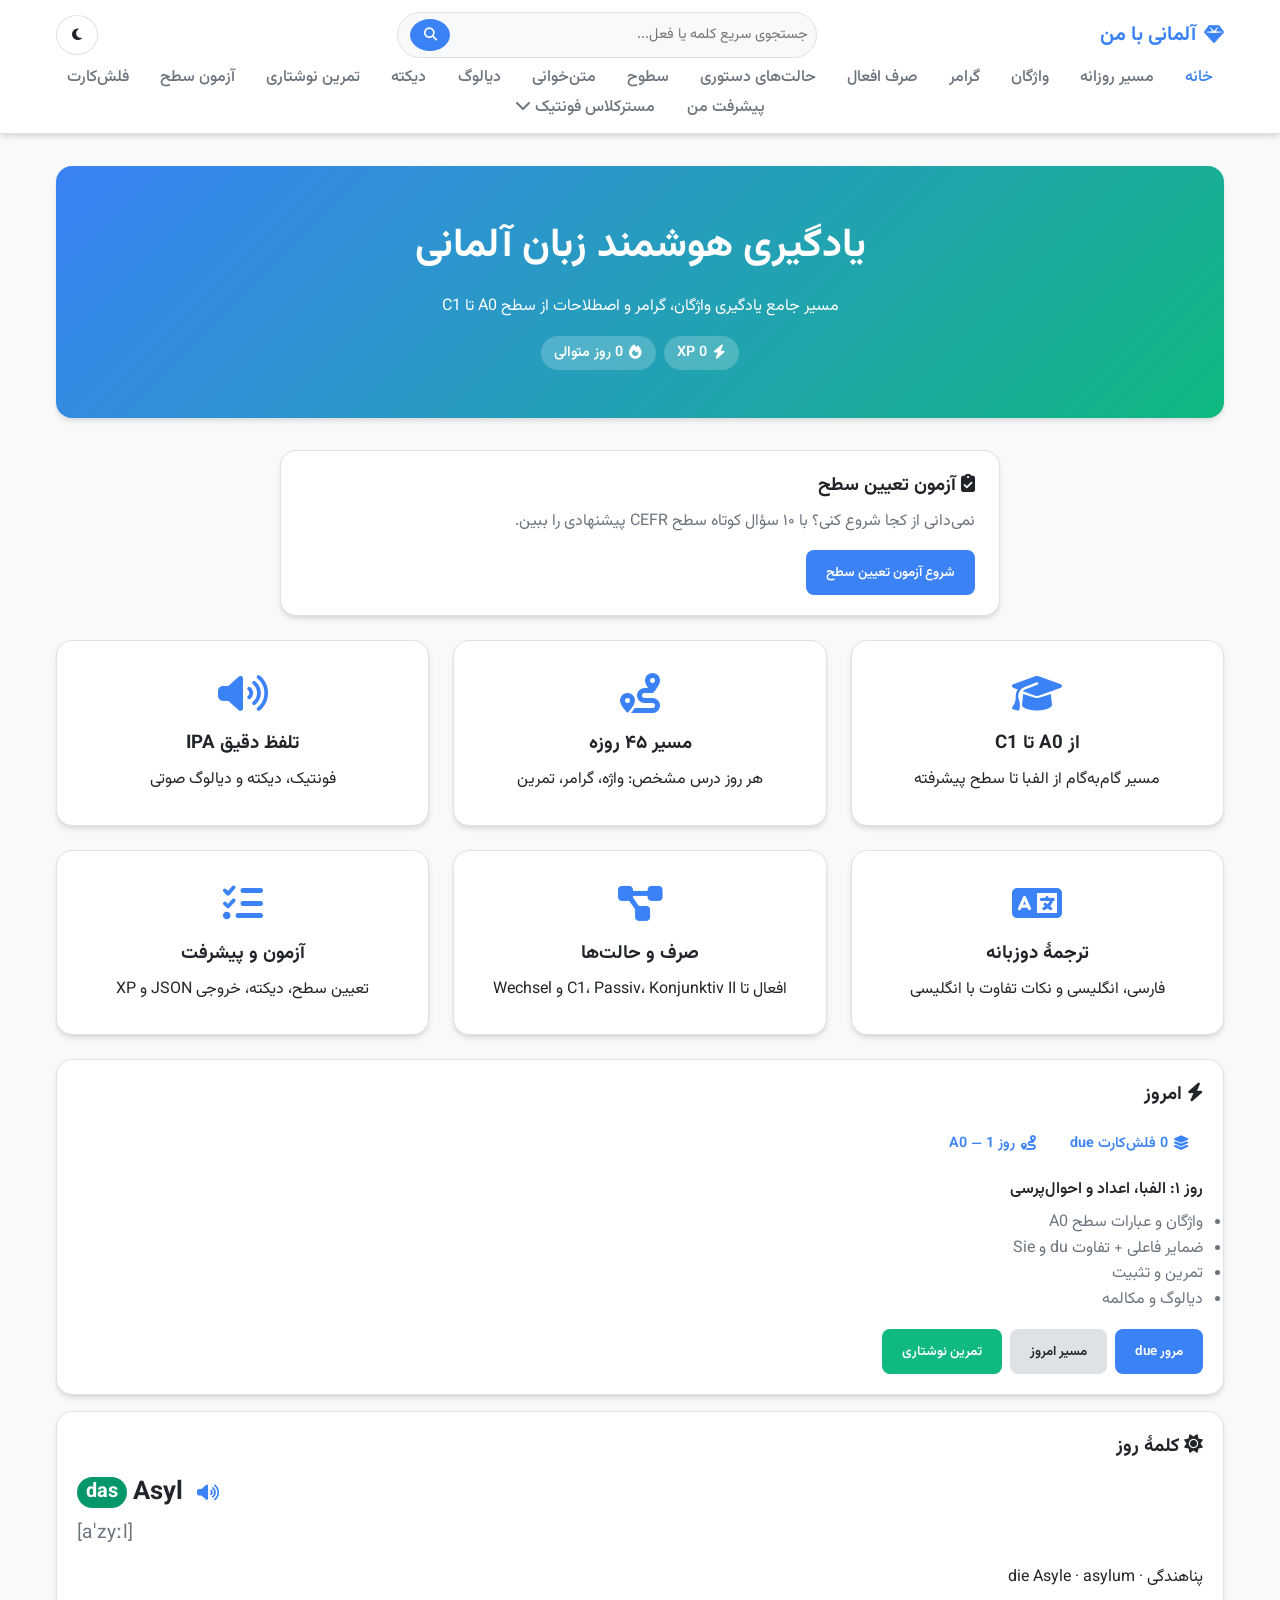
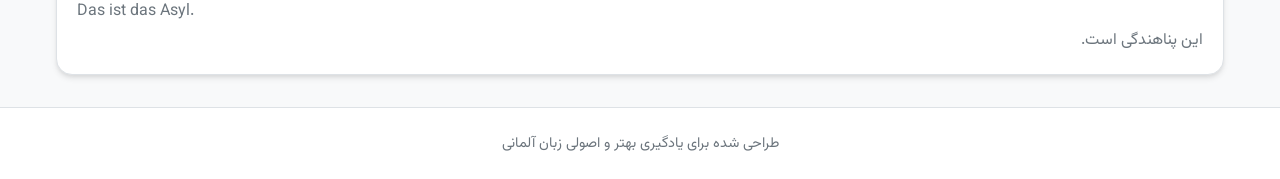
==== commit c0fccdc4: "Responsive header/nav fix (round 3) - Desktop: nav is now a wrapping row under the logo/search row —" ====
--- a/index.html
+++ b/index.html
@@ -34,10 +34,6 @@
     @keyframes eq { 0% { transform: scaleY(0.2); } 100% { transform: scaleY(1.2); } }
     .playing-bg { background-color: var(--primary-color) !important; color: #fff !important; box-shadow: 0 0 15px rgba(59,130,246,0.5); }
     .mega-menu-touch-open .mega-menu { display: block; }
-    .nav-list-scroll-hint { display: none; text-align: center; padding: 0.5rem; color: var(--text-muted); font-size: 0.8rem; }
-    @media (max-width: 899px) {
-      .nav-list.open + .nav-list-scroll-hint { display: block; }
-    }
   </style>
 </head>
 <body>
@@ -102,7 +98,6 @@
             </div>
           </li>
         </ul>
-        <div class="nav-list-scroll-hint"><i class="fas fa-chevron-down"></i> برای دیدن بقیه اسکرول کنید</div>
       </nav>
 
       <button id="themeToggle" class="theme-toggle" aria-label="تغییر تم">
--- a/style.css
+++ b/style.css
@@ -70,8 +70,8 @@
   display: grid;
   grid-template-columns: auto 1fr auto auto;
   grid-template-areas:
-    "logo nav toggle theme"
-    "search search search search";
+    "logo search toggle theme"
+    "nav nav nav nav";
   align-items: center;
   column-gap: 1rem;
   row-gap: 0.5rem;
@@ -98,6 +98,7 @@
   padding: 0.25rem 0.25rem 0.25rem 0.75rem;
   width: 100%;
   max-width: 420px;
+  justify-self: center;
 }
 
 .global-search input {
@@ -145,18 +146,13 @@
 .nav-list {
   list-style: none;
   display: flex;
-  flex-wrap: nowrap;
+  flex-wrap: wrap;
+  justify-content: center;
   gap: 0.25rem 0.75rem;
   align-items: center;
-  overflow-x: auto;
-  overflow-y: hidden;
-  scrollbar-width: thin;
-  scrollbar-color: var(--border-color) transparent;
-  -webkit-overflow-scrolling: touch;
+  overflow: visible;
   min-width: 0;
   width: 100%;
-  mask-image: linear-gradient(to left, transparent 0, #000 14px, #000 calc(100% - 14px), transparent 100%);
-  -webkit-mask-image: linear-gradient(to left, transparent 0, #000 14px, #000 calc(100% - 14px), transparent 100%);
 }
 
 .nav-list::-webkit-scrollbar {
@@ -189,15 +185,10 @@
   background-color: rgba(var(--primary-rgb), 0.1);
 }
 
-.mega-parent {
-  position: relative;
-}
-
 .mega-menu {
-
-  position: fixed;
-  top: 64px;
-  right: 1rem;
+  position: absolute;
+  top: 100%;
+  inset-inline-start: 1rem;
   background: var(--card-bg);
   border: 1px solid var(--border-color);
   border-radius: 0.75rem;
@@ -834,12 +825,15 @@
 @media (max-width: 899px) {
   .nav-container {
     grid-template-columns: auto 1fr auto auto;
-    grid-template-areas: "logo nav toggle theme";
-    row-gap: 0;
+    grid-template-areas:
+      "logo nav toggle theme"
+      "search search search search";
+    row-gap: 0.5rem;
   }
 
   .global-search {
-    display: none;
+    display: flex;
+    max-width: none;
   }
 
   .nav-toggle {
@@ -892,7 +886,7 @@
     box-shadow: none;
     border: none;
     padding: 0.5rem 1rem;
-    display: block !important;
+    display: none;
   }
 
   .mega-grid {
@@ -1714,6 +1708,18 @@
     flex-direction: column;
     align-items: stretch;
   }
+
+  .recorder-controls select,
+  .recorder-controls .recorder-search {
+    width: 100%;
+    max-width: 100%;
+    min-width: 0;
+    box-sizing: border-box;
+  }
+
+  .recorder-controls .audio-btn {
+    align-self: center;
+  }
 }
 
 .hidden {
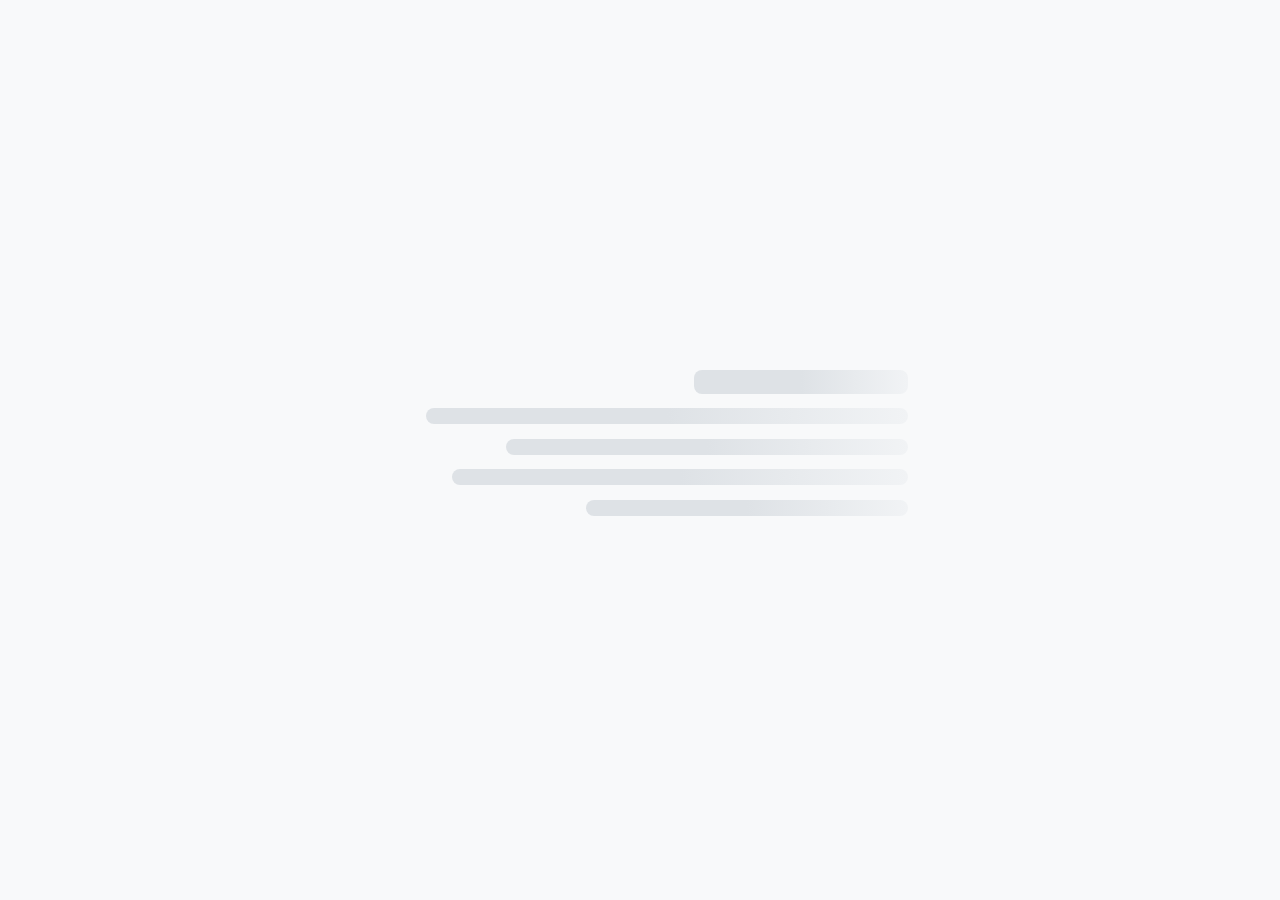
==== commit 4225acf4: "Replace theme toggle with portfolio-style switch" ====
--- a/index.html
+++ b/index.html
@@ -100,9 +100,26 @@
         </ul>
       </nav>
 
-      <button id="themeToggle" class="theme-toggle" aria-label="تغییر تم">
-        <i class="fas fa-moon" aria-hidden="true"></i>
-      </button>
+<label class="theme-switch">
+                <input type="checkbox" class="theme-switch__checkbox" id="themeCheckbox" aria-label="تغییر به تم تاریک">
+                <div class="theme-switch__container" aria-hidden="true">
+                    <div class="theme-switch__clouds"></div>
+                    <div class="theme-switch__stars-container">
+                        <svg xmlns="http://www.w3.org/2000/svg" viewBox="0 0 144 55" fill="none" aria-hidden="true" focusable="false">
+                            <path fill-rule="evenodd" clip-rule="evenodd" d="M135.831 3.00688C135.055 3.85027 134.111 4.29946 133 4.35447C134.111 4.40947 135.055 4.85867 135.831 5.71123C136.607 6.55462 136.996 7.56303 136.996 8.72727C136.996 7.95722 137.172 7.25134 137.525 6.59129C137.886 5.93124 138.372 5.39954 138.98 5.00535C139.598 4.60199 140.268 4.39114 141 4.35447C139.88 4.2903 138.936 3.85027 138.16 3.00688C137.384 2.16348 136.996 1.16425 136.996 0C136.996 1.16425 136.607 2.16348 135.831 3.00688ZM31 23.3545C32.1114 23.2995 33.0551 22.8503 33.8313 22.0069C34.6075 21.1635 34.9956 20.1642 34.9956 19C34.9956 20.1642 35.3837 21.1635 36.1599 22.0069C36.9361 22.8503 37.8798 23.2903 39 23.3545C38.2679 23.3911 37.5976 23.602 36.9802 24.0053C36.3716 24.3995 35.8864 24.9312 35.5248 25.5913C35.172 26.2513 34.9956 26.9572 34.9956 27.7273C34.9956 26.563 34.6075 25.5546 33.8313 24.7112C33.0551 23.8587 32.1114 23.4095 31 23.3545ZM0 36.3545C1.11136 36.2995 2.05513 35.8503 2.83131 35.0069C3.6075 34.1635 3.99559 33.1642 3.99559 32C3.99559 33.1642 4.38368 34.1635 5.15987 35.0069C5.93605 35.8503 6.87982 36.2903 8 36.3545C7.26792 36.3911 6.59757 36.602 5.98015 37.0053C5.37155 37.3995 4.88644 37.9312 4.52481 38.5913C4.172 39.2513 3.99559 39.9572 3.99559 40.7273C3.99559 39.563 3.6075 38.5546 2.83131 37.7112C2.05513 36.8587 1.11136 36.4095 0 36.3545ZM56.8313 24.0069C56.0551 24.8503 55.1114 25.2995 54 25.3545C55.1114 25.4095 56.0551 25.8587 56.8313 26.7112C57.6075 27.5546 57.9956 28.563 57.9956 29.7273C57.9956 28.9572 58.172 28.2513 58.5248 27.5913C58.8864 26.9312 59.3716 26.3995 59.9802 26.0053C60.5976 25.602 61.2679 25.3911 62 25.3545C60.8798 25.2903 59.9361 24.8503 59.1599 24.0069C58.3837 23.1635 57.9956 22.1642 57.9956 21C57.9956 22.1642 57.6075 23.1635 56.8313 24.0069ZM81 25.3545C82.1114 25.2995 83.0551 24.8503 83.8313 24.0069C84.6075 23.1635 84.9956 22.1642 84.9956 21C84.9956 22.1642 85.3837 23.1635 86.1599 24.0069C86.9361 24.8503 87.8798 25.2903 89 25.3545C88.2679 25.3911 87.5976 25.602 86.9802 26.0053C86.3716 26.3995 85.8864 26.9312 85.5248 27.5913C85.172 28.2513 84.9956 28.9572 84.9956 29.7273C84.9956 28.563 84.6075 27.5546 83.8313 26.7112C83.0551 25.8587 82.1114 25.4095 81 25.3545ZM136 36.3545C137.111 36.2995 138.055 35.8503 138.831 35.0069C139.607 34.1635 139.996 33.1642 139.996 32C139.996 33.1642 140.384 34.1635 141.16 35.0069C141.936 35.8503 142.88 36.2903 144 36.3545C143.268 36.3911 142.598 36.602 141.98 37.0053C141.372 37.3995 140.886 37.9312 140.525 38.5913C140.172 39.2513 139.996 39.9572 139.996 40.7273C139.996 39.563 139.607 38.5546 138.831 37.7112C138.055 36.8587 137.111 36.4095 136 36.3545ZM101.831 49.0069C101.055 49.8503 100.111 50.2995 99 50.3545C100.111 50.4095 101.055 50.8587 101.831 51.7112C102.607 52.5546 102.996 53.563 102.996 54.7273C102.996 53.9572 103.172 53.2513 103.525 52.5913C103.886 51.9312 104.372 51.3995 104.98 51.0053C105.598 50.602 106.268 50.3911 107 50.3545C105.88 50.2903 104.936 49.8503 104.16 49.0069C103.384 48.1635 102.996 47.1642 102.996 46C102.996 47.1642 102.607 48.1635 101.831 49.0069Z" fill="currentColor"/>
+                        </svg>
+                    </div>
+                    <div class="theme-switch__circle-container">
+                        <div class="theme-switch__sun-moon-container">
+                            <div class="theme-switch__moon">
+                                <div class="theme-switch__spot"></div>
+                                <div class="theme-switch__spot"></div>
+                                <div class="theme-switch__spot"></div>
+                            </div>
+                        </div>
+                    </div>
+                </div>
+            </label>
     </div>
   </header>
 
@@ -505,7 +522,7 @@
                 <i class="fas fa-triangle-exclamation"></i>
                 <div>
                   <strong>صدای آلمانی روی این دستگاه نصب نیست</strong>
-                  <p>تنظیمات گوشی ⟵ زبان و ورودی ⟵ خروجی تبدیل متن به گفتار ⟵ روی ⚙️ کنار موتور Google بزنید ⟵ «نصب داده صوتی» ⟵ Deutsch (Germany) را دانلود کنید.</p>
+                  <p>تنظیمات گوشی ⟵ زبان و ورودی ⟵ خروجی تبدیل متن به گفتار ⟵ روی آیکون چرخ‌دنده کنار موتور Google بزنید ⟵ «نصب داده صوتی» ⟵ Deutsch (Germany) را دانلود کنید.</p>
                 </div>
                 <button class="voice-banner-close" aria-label="بستن این پیام">&times;</button>
               </div>
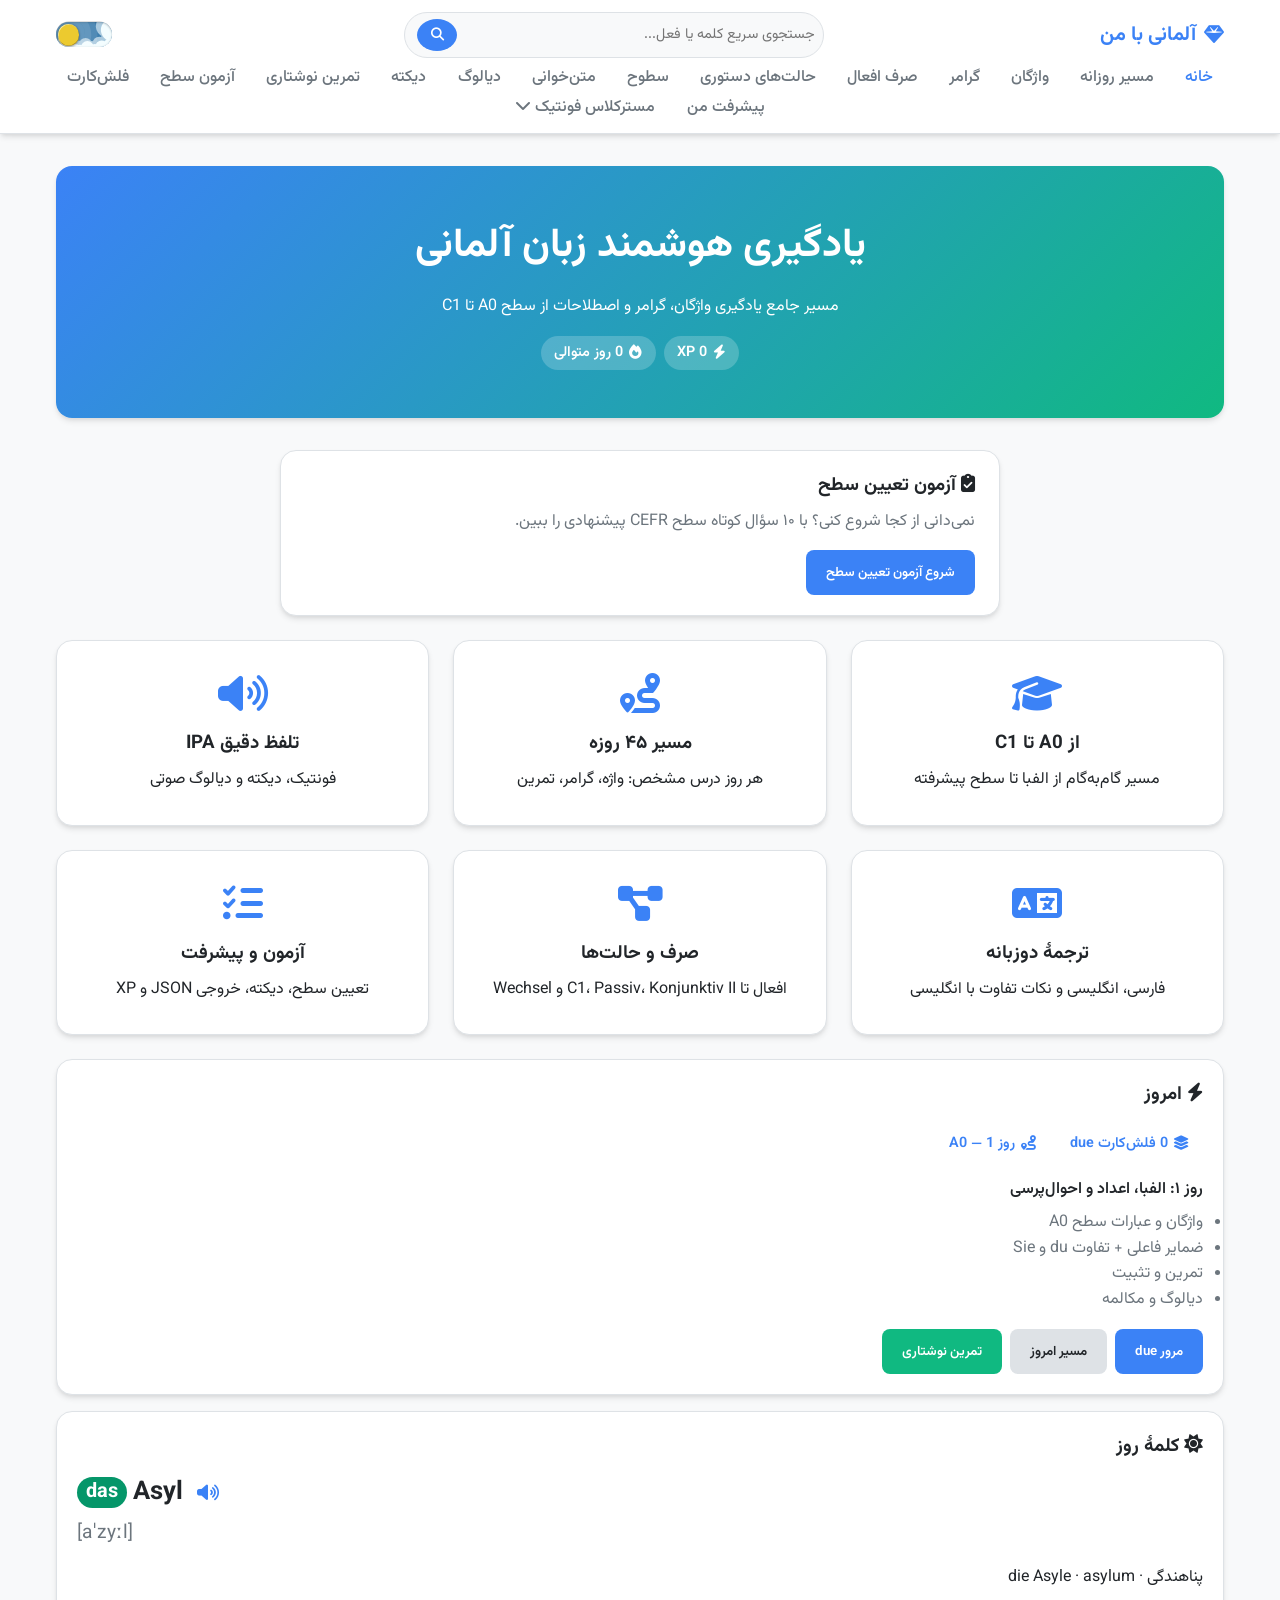
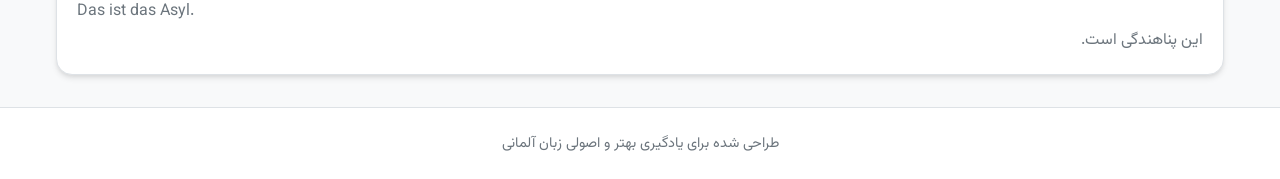
==== commit eaf6a7f9: "Remove all comments" ====
--- a/index.html
+++ b/index.html
@@ -33,8 +33,7 @@
     .playing-audio .equalizer-bar:nth-child(4) { animation: eq 0.6s ease-in-out infinite alternate 0.1s; }
     @keyframes eq { 0% { transform: scaleY(0.2); } 100% { transform: scaleY(1.2); } }
     .playing-bg { background-color: var(--primary-color) !important; color: #fff !important; box-shadow: 0 0 15px rgba(59,130,246,0.5); }
-    .mega-menu-touch-open .mega-menu { display: block; }
-  </style>
+    .mega-menu-touch-open .mega-menu { display: block; }</style>
 </head>
 <body>
   <a href="#main-content" class="skip-link">پرش به محتوای اصلی</a>
@@ -942,7 +941,6 @@
     window.addEventListener("load", () => {
       navigator.serviceWorker.register("./sw.js").catch(() => {});
     });
-  }
-  </script>
+  }</script>
 </body>
 </html>
--- a/style.css
+++ b/style.css
@@ -225,25 +225,168 @@
   color: var(--primary-color);
 }
 
-.theme-toggle {
-  grid-area: theme;
-  background: none;
-  border: 1px solid var(--border-color);
-  color: var(--text-color);
-  width: 40px;
-  height: 40px;
-  flex-shrink: 0;
-  border-radius: 50%;
-  cursor: pointer;
-  display: flex;
-  align-items: center;
-  justify-content: center;
-  transition: var(--transition);
-}
-
-.theme-toggle:hover {
-  background: var(--border-color);
-}
+.theme-switch {
+    --toggle-size: 10px;
+    --container-width: 5.625em;
+    --container-height: 2.5em;
+    --container-radius: 6.25em;
+    --container-light-bg: #3D7EAE;
+    --container-night-bg: #1D1F2C;
+    --circle-container-diameter: 3.375em;
+    --sun-moon-diameter: 2.125em;
+    --sun-bg: #ECCA2F;
+    --moon-bg: #C4C9D1;
+    --spot-color: #959DB1;
+    --circle-container-offset: calc((var(--circle-container-diameter) - var(--container-height)) / 2 * -1);
+    --stars-color: #fff;
+    --clouds-color: #F3FDFF;
+    --back-clouds-color: #AACADF;
+    --transition: .55s cubic-bezier(0.4, 0, 0.2, 1);
+    --circle-transition: .35s cubic-bezier(0.4, 0, 0.2, 1);
+    display: inline-block;
+    vertical-align: middle;
+    position: relative;
+}
+.theme-switch, .theme-switch *, .theme-switch *::before, .theme-switch *::after {
+    box-sizing: border-box;
+    margin: 0;
+    padding: 0;
+    font-size: var(--toggle-size);
+}
+.theme-switch__container {
+    width: var(--container-width);
+    height: var(--container-height);
+    background-color: var(--container-light-bg);
+    border-radius: var(--container-radius);
+    overflow: hidden;
+    cursor: pointer;
+    box-shadow: 0em -0.062em 0.062em rgba(0, 0, 0, 0.25), 0em 0.062em 0.125em rgba(255, 255, 255, 0.94);
+    transition: var(--transition);
+    position: relative;
+}
+.theme-switch__container::before {
+    content: "";
+    position: absolute;
+    z-index: 1;
+    inset: 0;
+    box-shadow: 0em 0.05em 0.187em rgba(0, 0, 0, 0.25) inset;
+    border-radius: var(--container-radius);
+}
+.theme-switch__checkbox {
+    position: absolute;
+    opacity: 0;
+    width: 100%;
+    height: 100%;
+    margin: 0;
+    cursor: pointer;
+    z-index: 3;
+}
+.theme-switch__circle-container {
+    width: var(--circle-container-diameter);
+    height: var(--circle-container-diameter);
+    background-color: rgba(255, 255, 255, 0.1);
+    position: absolute;
+    left: var(--circle-container-offset);
+    top: var(--circle-container-offset);
+    border-radius: var(--container-radius);
+    box-shadow: inset 0 0 0 3.375em rgba(255, 255, 255, 0.1),
+                0 0 0 0.625em rgba(255, 255, 255, 0.1),
+                0 0 0 1.25em rgba(255, 255, 255, 0.1);
+    display: flex;
+    transition: var(--circle-transition);
+    pointer-events: none;
+    z-index: 2;
+}
+.theme-switch__sun-moon-container {
+    pointer-events: none;
+    position: relative;
+    z-index: 2;
+    width: var(--sun-moon-diameter);
+    height: var(--sun-moon-diameter);
+    margin: auto;
+    border-radius: var(--container-radius);
+    background-color: var(--sun-bg);
+    box-shadow: 0.062em 0.062em 0.062em 0em rgba(254, 255, 239, 0.61) inset,
+                0em -0.062em 0.062em 0em #a1872a inset;
+    filter: drop-shadow(0.062em 0.125em 0.125em rgba(0, 0, 0, 0.25))
+            drop-shadow(0em 0.062em 0.125em rgba(0, 0, 0, 0.25));
+    overflow: hidden;
+    transition: var(--transition);
+}
+.theme-switch__moon {
+    transform: translateX(100%);
+    width: 100%;
+    height: 100%;
+    background-color: var(--moon-bg);
+    border-radius: inherit;
+    box-shadow: 0.062em 0.062em 0.062em 0em rgba(254, 255, 239, 0.61) inset,
+                0em -0.062em 0.062em 0em #969696 inset;
+    transition: var(--transition);
+    position: relative;
+}
+.theme-switch__spot {
+    position: absolute;
+    top: 0.75em;
+    left: 0.312em;
+    width: 0.75em;
+    height: 0.75em;
+    border-radius: var(--container-radius);
+    background-color: var(--spot-color);
+    box-shadow: 0em 0.0312em 0.062em rgba(0, 0, 0, 0.25) inset;
+}
+.theme-switch__spot:nth-of-type(2) { width: 0.375em; height: 0.375em; top: 0.937em; left: 1.375em; }
+.theme-switch__spot:nth-last-of-type(3) { width: 0.25em; height: 0.25em; top: 0.312em; left: 0.812em; }
+.theme-switch__clouds {
+    width: 1.25em;
+    height: 1.25em;
+    background-color: var(--clouds-color);
+    border-radius: var(--container-radius);
+    position: absolute;
+    bottom: -0.625em;
+    left: 0.312em;
+    box-shadow: 0.937em 0.312em var(--clouds-color), -0.312em -0.312em var(--back-clouds-color),
+                1.437em 0.375em var(--clouds-color), 0.5em -0.125em var(--back-clouds-color),
+                2.187em 0 var(--clouds-color), 1.25em -0.062em var(--back-clouds-color),
+                2.937em 0.312em var(--clouds-color), 2em -0.312em var(--back-clouds-color),
+                3.625em -0.062em var(--clouds-color), 2.625em 0em var(--back-clouds-color),
+                4.5em -0.312em var(--clouds-color), 3.375em -0.437em var(--back-clouds-color),
+                4.625em -1.75em 0 0.437em var(--clouds-color), 4em -0.625em var(--back-clouds-color),
+                4.125em -2.125em 0 0.437em var(--back-clouds-color);
+    transition: 0.55s cubic-bezier(0.4, 0, 0.2, 1);
+}
+.theme-switch__stars-container {
+    position: absolute;
+    color: var(--stars-color);
+    top: -100%;
+    left: 0.312em;
+    width: 2.75em;
+    height: auto;
+    transition: var(--transition);
+}
+.theme-switch__checkbox:checked + .theme-switch__container { background-color: var(--container-night-bg); }
+.theme-switch__checkbox:checked + .theme-switch__container .theme-switch__circle-container {
+    left: calc(100% - var(--circle-container-offset) - var(--circle-container-diameter));
+}
+.theme-switch__checkbox:checked + .theme-switch__container .theme-switch__circle-container:hover {
+    left: calc(100% - var(--circle-container-offset) - var(--circle-container-diameter) - 0.187em);
+}
+@media (hover: hover) {
+    .theme-switch__container:hover .theme-switch__circle-container {
+        left: calc(var(--circle-container-offset) + 0.187em);
+    }
+    .theme-switch__checkbox:checked + .theme-switch__container:hover .theme-switch__circle-container {
+        left: calc(100% - var(--circle-container-offset) - var(--circle-container-diameter) - 0.187em);
+    }
+}
+.theme-switch__checkbox:checked + .theme-switch__container .theme-switch__moon { transform: translate(0); }
+.theme-switch__checkbox:checked + .theme-switch__container .theme-switch__clouds { bottom: -4.062em; }
+.theme-switch__checkbox:checked + .theme-switch__container .theme-switch__stars-container {
+    top: 50%;
+    transform: translateY(-50%);
+}
+
+.theme-switch { grid-area: theme; }
+
 
 main {
   max-width: 1200px;
@@ -2015,7 +2158,6 @@
     justify-content: flex-start;
   }
 }
-/* Article chips — der (blue) / die (rose) / das (green), the classic gender colour code */
 .article-chip {
   display: inline-block;
   padding: 0.05rem 0.55rem;
@@ -2031,7 +2173,6 @@
 .article-chip.die { background: #e11d48; }
 .article-chip.das { background: #059669; }
 
-/* Active state for toggle buttons (flashcard "due only") */
 .learn-toggle-active {
   background: var(--primary-color) !important;
   color: #fff !important;
